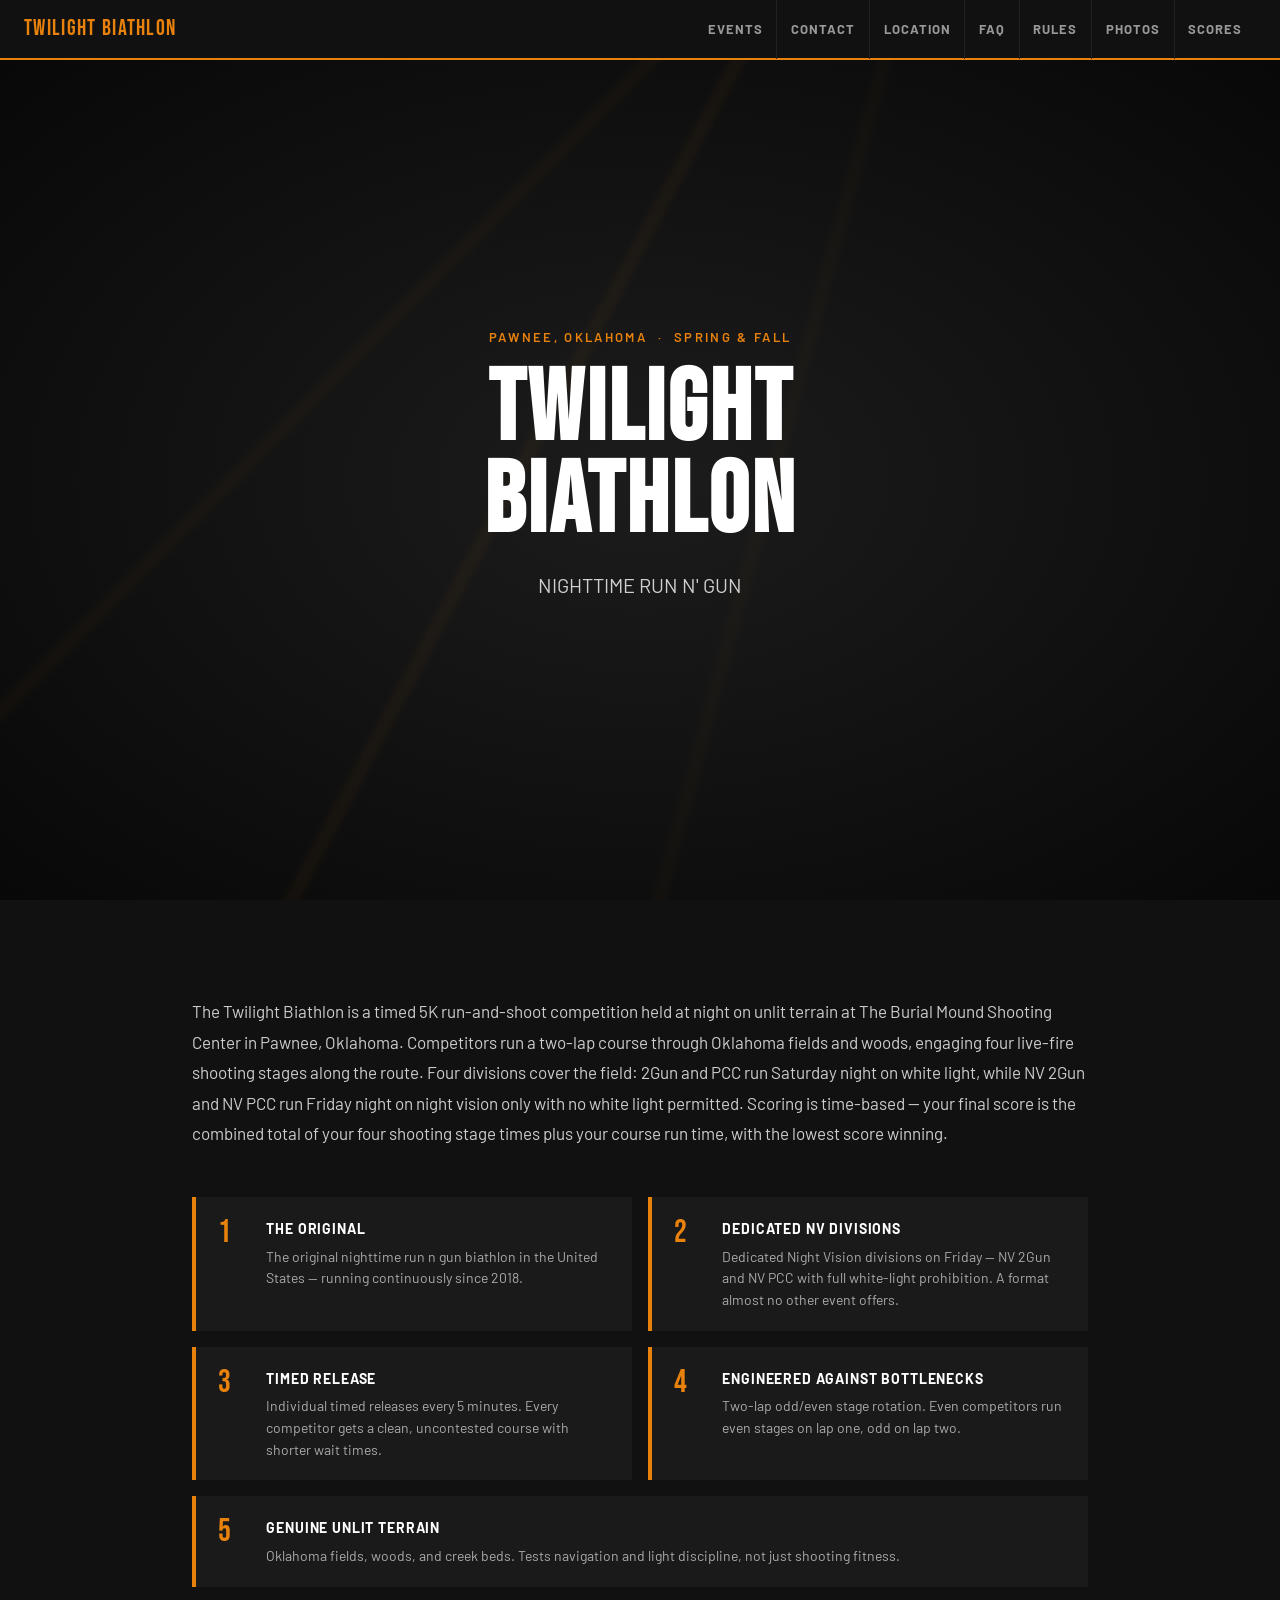
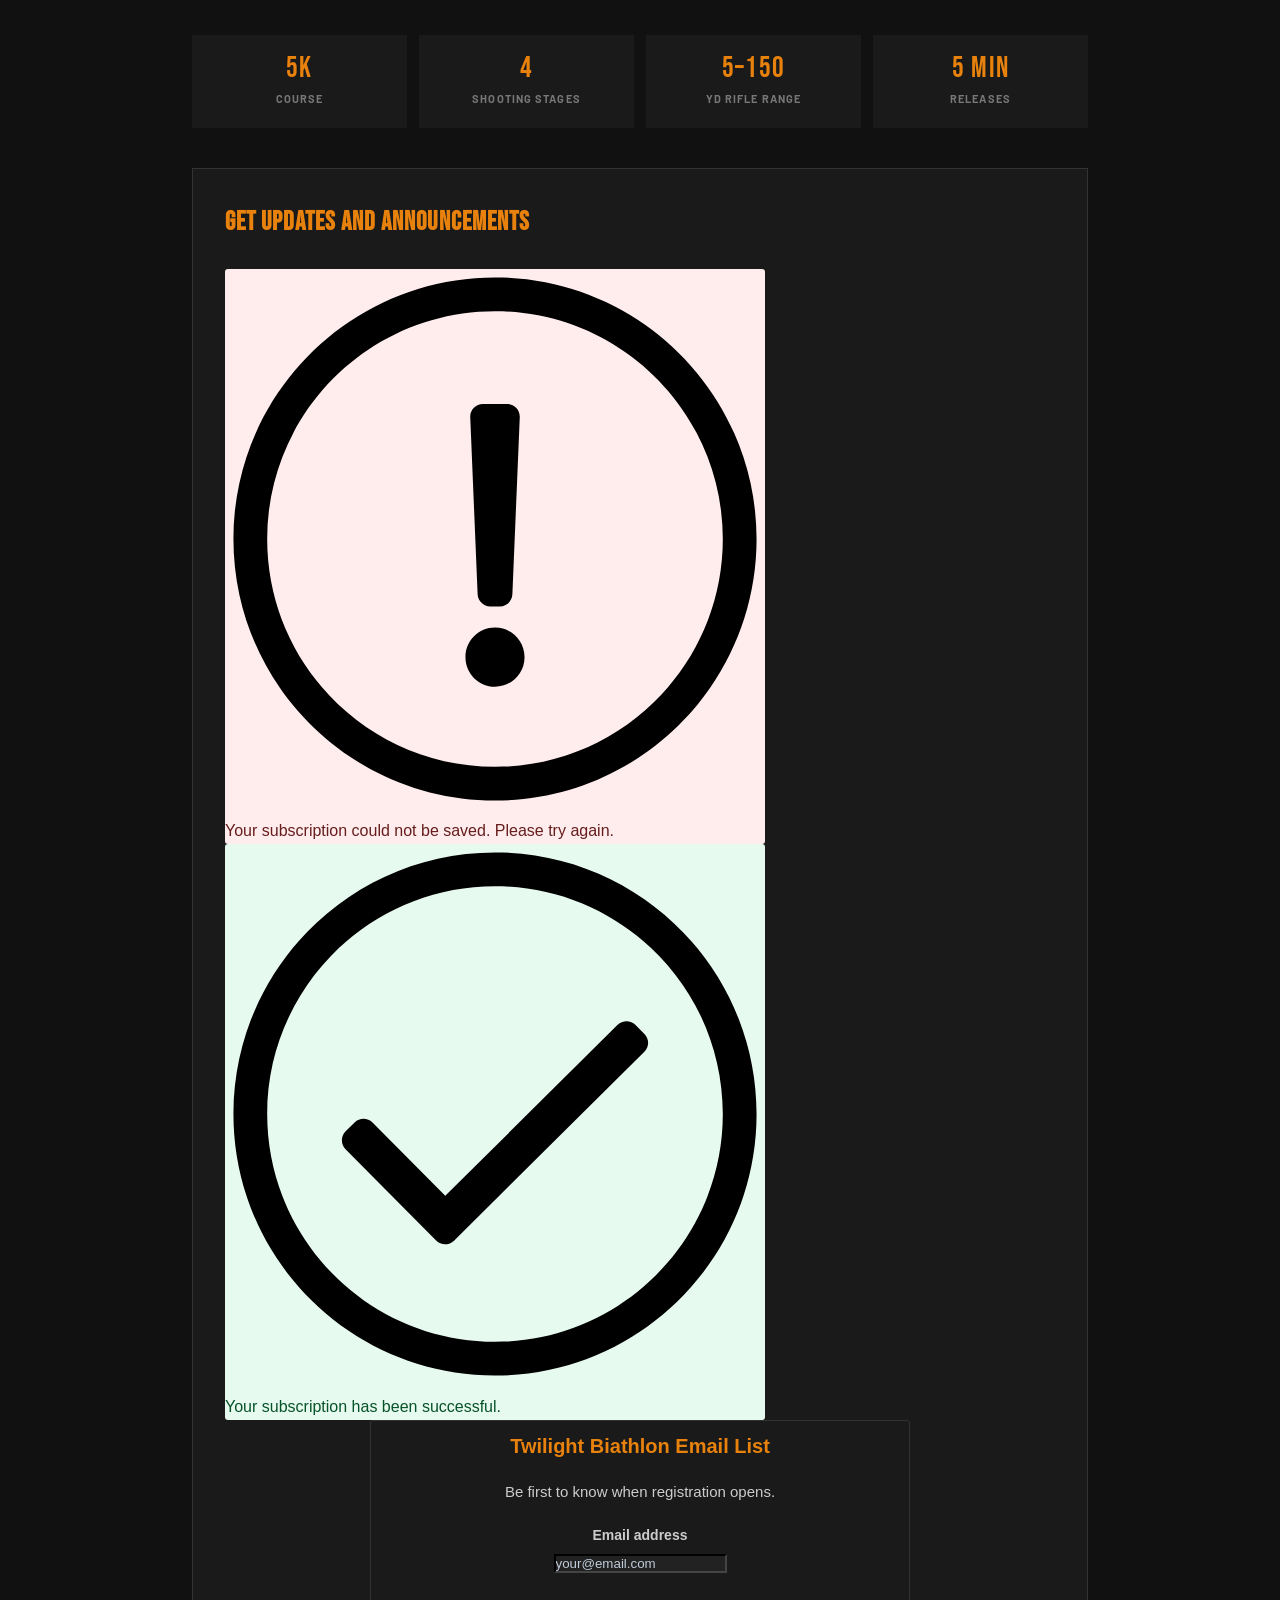
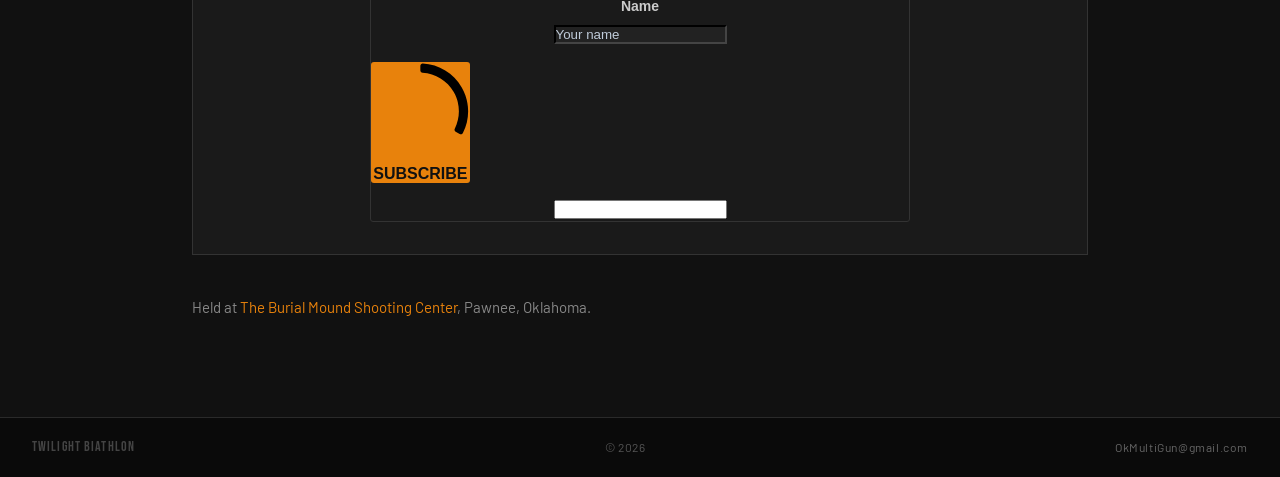
==== index.html @ c50392f7 "Update index.html changed run and shoot to run n gun" ====
<!DOCTYPE html>
<html lang="en">
<head>
<meta charset="UTF-8">
<link rel="icon" type="image/x-icon" href="/favicon.ico">
<meta name="viewport" content="width=device-width, initial-scale=1.0">
<title>Twilight Biathlon | Nighttime Run N Gun</title>
<meta name="description" content="The original nighttime run n gun. 5K course, four shooting stages, complete darkness. 2Gun, PCC, and Night Vision divisions. Spring &amp; Fall. Pawnee, Oklahoma.">
<meta property="og:title" content="Twilight Biathlon | Nighttime Run n Gun — Pawnee, Oklahoma">
<meta property="og:description" content="The original nighttime run n gun. 5K, four shooting stages, complete darkness. 2Gun, PCC, NV divisions.">
<meta property="og:type" content="website">
<meta property="og:url" content="https://twilightbiathlon.com">

<script type="application/ld+json">
{
  "@context": "https://schema.org",
  "@graph": [
    {
      "@type": "SportsEvent",
      "name": "Twilight Biathlon",
      "description": "The original nighttime run n gun. 5K course, four shooting stages, complete darkness. 2Gun, PCC, and Night Vision divisions. Spring & Fall in Pawnee, Oklahoma.",
      "location": {
        "@type": "Place",
        "name": "The Burial Mound Shooting Center",
        "address": {
          "@type": "PostalAddress",
          "streetAddress": "42251 South 34500 Road",
          "addressLocality": "Pawnee",
          "addressRegion": "OK",
          "postalCode": "74058",
          "addressCountry": "US"
        },
        "geo": {
          "@type": "GeoCoordinates",
          "latitude": 36.402360,
          "longitude": -96.854434
        }
      },
      "url": "https://twilightbiathlon.com",
      "eventAttendanceMode": "https://schema.org/OfflineEventAttendanceMode"
    }
  ]
}
</script>

<link rel="preconnect" href="https://fonts.googleapis.com">
<link rel="preconnect" href="https://fonts.gstatic.com" crossorigin>
<link href="https://fonts.googleapis.com/css2?family=Bebas+Neue&family=Barlow:ital,wght@0,400;0,500;0,600;0,700;1,400&display=swap" rel="stylesheet">
<link rel="stylesheet" href="https://sibforms.com/forms/end-form/build/sib-styles.css">

<style>
  *, *::before, *::after { box-sizing: border-box; margin: 0; padding: 0; }

  :root {
    --amber: #E8820C;
    --dark-red: #8B0000;
    --black: #111111;
    --near-black: #0f0f0f;
    --card: #1a1a1a;
    --border: #2a2a2a;
    --muted: #888888;
    --text: #e0e0e0;
    --nav-height: 60px;
  }

  html { scroll-behavior: smooth; }

  body {
    background: var(--black);
    color: var(--text);
    font-family: 'Barlow', sans-serif;
    font-size: 16px;
    line-height: 1.7;
    overflow-x: hidden;
  }

  /* ===== NAV ===== */
  #nav {
    position: fixed;
    top: 0; left: 0; right: 0;
    height: var(--nav-height);
    background: var(--black);
    border-bottom: 2px solid var(--amber);
    display: flex;
    align-items: center;
    justify-content: space-between;
    padding: 0 1.5rem;
    z-index: 1000;
  }

  #nav-logo {
    font-family: 'Bebas Neue', sans-serif;
    font-size: 22px;
    color: var(--amber);
    letter-spacing: 0.06em;
    cursor: pointer;
    text-decoration: none;
    flex-shrink: 0;
    user-select: none;
  }

  #nav-tabs {
    display: flex;
    align-items: center;
    gap: 0;
    list-style: none;
  }

  #nav-tabs li a {
    display: block;
    padding: 0 0.85rem;
    height: var(--nav-height);
    line-height: var(--nav-height);
    font-size: 13px;
    font-weight: 700;
    letter-spacing: 0.08em;
    text-transform: uppercase;
    text-decoration: none;
    color: #999;
    transition: color 0.15s;
    border-left: 1px solid #222;
  }

  #nav-tabs li:first-child a { border-left: none; }
  #nav-tabs li a:hover { color: #fff; }
  #nav-tabs li a.active { color: var(--amber); }

  #hamburger {
    display: none;
    flex-direction: column;
    gap: 5px;
    cursor: pointer;
    padding: 8px;
    background: none;
    border: none;
  }

  #hamburger span {
    display: block;
    width: 24px;
    height: 2px;
    background: var(--amber);
    transition: all 0.2s;
  }

  #mobile-menu {
    display: none;
    position: fixed;
    top: var(--nav-height);
    left: 0; right: 0;
    background: #0d0d0d;
    border-bottom: 2px solid var(--amber);
    z-index: 999;
    flex-direction: column;
  }

  #mobile-menu.open { display: flex; }

  #mobile-menu a {
    display: block;
    padding: 1rem 1.5rem;
    font-size: 14px;
    font-weight: 700;
    letter-spacing: 0.1em;
    text-transform: uppercase;
    text-decoration: none;
    color: #999;
    border-bottom: 1px solid #1e1e1e;
    transition: color 0.15s, background 0.15s;
  }

  #mobile-menu a:hover,
  #mobile-menu a.active { color: var(--amber); background: #161616; }

  /* ===== PANES ===== */
  .pane { display: none; padding-top: var(--nav-height); min-height: 100vh; }
  .pane.active { display: block; }

  .container {
    max-width: 960px;
    margin: 0 auto;
    padding: 2rem;
  }

  @media (max-width: 640px) {
    .container { padding: 1rem; }
  }

  /* ===== HEADINGS ===== */
  .pane-heading {
    font-family: 'Bebas Neue', sans-serif;
    font-size: clamp(2.2rem, 6vw, 3.5rem);
    color: var(--amber);
    letter-spacing: 0.04em;
    margin-bottom: 2rem;
  }

  h3 {
    font-family: 'Bebas Neue', sans-serif;
    font-size: 1.4rem;
    color: var(--amber);
    letter-spacing: 0.04em;
    margin-bottom: 0.5rem;
  }

  /* ===== HOME HERO ===== */
  #home-hero {
    height: calc(100vh - var(--nav-height));
    display: flex;
    align-items: center;
    justify-content: center;
    text-align: center;
    position: relative;
    background: radial-gradient(ellipse at center, #1c1c1c 0%, #080808 100%);
    overflow: hidden;
  }

  #home-hero::before {
    content: '';
    position: absolute;
    inset: 0;
    background:
      linear-gradient(118deg, transparent 42%, rgba(232,130,12,0.04) 42.5%, rgba(232,130,12,0.04) 43%, transparent 43.5%),
      linear-gradient(135deg, transparent 30%, rgba(232,130,12,0.03) 30.5%, rgba(232,130,12,0.03) 31%, transparent 31.5%),
      linear-gradient(105deg, transparent 58%, rgba(232,130,12,0.025) 58.5%, rgba(232,130,12,0.025) 59%, transparent 59.5%);
    pointer-events: none;
  }

  .hero-inner {
    position: relative;
    z-index: 2;
    padding: 2rem;
    max-width: 800px;
  }

  .hero-eyebrow {
    font-size: 13px;
    font-weight: 600;
    letter-spacing: 0.18em;
    text-transform: uppercase;
    color: var(--amber);
    margin-bottom: 1rem;
  }

  .hero-title {
    font-family: 'Bebas Neue', sans-serif;
    font-size: clamp(60px, 12vw, 100px);
    color: #fff;
    line-height: 0.92;
    letter-spacing: 0.03em;
    margin-bottom: 1.2rem;
  }

  .hero-tagline {
    font-size: clamp(16px, 2.5vw, 20px);
    color: rgba(255,255,255,0.8);
    margin-bottom: 2rem;
    max-width: 540px;
    margin-left: auto;
    margin-right: auto;
  }

  .btn-primary {
    display: inline-block;
    background: var(--amber);
    color: var(--black);
    font-size: 17px;
    font-weight: 700;
    letter-spacing: 0.07em;
    padding: 0.85rem 2.4rem;
    text-decoration: none;
    text-transform: uppercase;
    transition: background 0.15s, transform 0.1s;
    cursor: pointer;
    border: none;
  }

  .btn-primary:hover {
    background: #f5940e;
    transform: translateY(-1px);
  }

  .hero-sub {
    margin-top: 1rem;
    font-size: 13px;
    color: #777;
    letter-spacing: 0.05em;
  }

  /* ===== HOME ABOUT ===== */
  #home-about {
    background: var(--black);
    padding: 4rem 0;
  }

  .about-intro {
    font-size: 17px;
    line-height: 1.8;
    color: #ccc;
    margin-bottom: 3rem;
  }

  /* Differentiator cards */
  .diff-grid {
    display: grid;
    grid-template-columns: 1fr 1fr;
    gap: 1rem;
    margin-bottom: 3rem;
  }

  @media (max-width: 640px) {
    .diff-grid { grid-template-columns: 1fr; }
  }

  .diff-card {
    background: var(--card);
    border-left: 4px solid var(--amber);
    padding: 1.25rem 1.4rem;
    display: flex;
    gap: 1rem;
    align-items: flex-start;
  }

  .diff-num {
    font-family: 'Bebas Neue', sans-serif;
    font-size: 2rem;
    color: var(--amber);
    line-height: 1;
    flex-shrink: 0;
    min-width: 2rem;
  }

  .diff-content strong {
    display: block;
    font-size: 14px;
    font-weight: 700;
    letter-spacing: 0.06em;
    text-transform: uppercase;
    color: #fff;
    margin-bottom: 0.3rem;
  }

  .diff-content p {
    font-size: 14px;
    color: #aaa;
    line-height: 1.55;
  }

  /* Stat row */
  .stat-row {
    display: grid;
    grid-template-columns: repeat(4, 1fr);
    gap: 0.75rem;
    margin-bottom: 2.5rem;
  }

  @media (max-width: 580px) {
    .stat-row { grid-template-columns: repeat(2, 1fr); }
  }

  .stat-card {
    background: var(--card);
    padding: 1.25rem 1rem;
    text-align: center;
  }

  .stat-num {
    font-family: 'Bebas Neue', sans-serif;
    font-size: 1.8rem;
    color: var(--amber);
    letter-spacing: 0.04em;
    line-height: 1;
    margin-bottom: 0.4rem;
  }

  .stat-label {
    font-size: 11px;
    font-weight: 700;
    letter-spacing: 0.1em;
    text-transform: uppercase;
    color: #777;
  }

  .venue-ref {
    font-size: 15px;
    color: #888;
  }

  .venue-ref a {
    color: var(--amber);
    text-decoration: none;
  }

  .venue-ref a:hover { text-decoration: underline; }

  /* ===== EVENTS TAB ===== */
  #pane-events { background: var(--black); }

  .event-card {
    background: var(--card);
    border-left: 4px solid var(--amber);
    padding: 2rem;
    margin-bottom: 1.5rem;
  }

  .event-card-nv { border-left-color: var(--dark-red); }

  .event-date {
    font-family: 'Bebas Neue', sans-serif;
    font-size: 2.4rem;
    color: var(--amber);
    letter-spacing: 0.04em;
    margin-bottom: 1.2rem;
  }

  .event-details {
    display: grid;
    grid-template-columns: auto 1fr;
    gap: 0.35rem 1.2rem;
    margin-bottom: 1.5rem;
  }

  .event-details .lbl {
    font-size: 13px;
    font-weight: 700;
    color: #666;
    letter-spacing: 0.05em;
    text-transform: uppercase;
    white-space: nowrap;
    padding-top: 0.1rem;
  }

  .event-details .val {
    font-size: 15px;
    color: #ccc;
  }

  .btn-outline {
    display: inline-block;
    border: 2px solid var(--amber);
    color: var(--amber);
    font-size: 13px;
    font-weight: 700;
    letter-spacing: 0.08em;
    padding: 0.6rem 1.4rem;
    text-decoration: none;
    text-transform: uppercase;
    transition: background 0.15s, color 0.15s;
    cursor: pointer;
    background: transparent;
  }

  .btn-outline:hover { background: var(--amber); color: var(--black); }

  .badge-soon {
    display: inline-block;
    border: 1px solid #444;
    color: #666;
    font-size: 12px;
    font-weight: 700;
    letter-spacing: 0.08em;
    padding: 0.5rem 1.2rem;
    text-transform: uppercase;
    margin-right: 0.75rem;
  }

  /* Email signup */
  .email-signup-section {
    margin: 2.5rem 0;
    padding: 2rem;
    background: var(--card);
    border: 1px solid #333;
  }

  .email-signup-section h2 {
    font-family: 'Bebas Neue', sans-serif;
    font-size: 1.6rem;
    color: var(--amber);
    letter-spacing: 0.04em;
    margin-bottom: 1.5rem;
  }

  /* Brevo overrides */
  #sib-container {
    background-color: #1a1a1a !important;
    border-color: #333 !important;
    margin: 0 auto;
  }

  .sib-form { background-color: #1a1a1a !important; }

  #sib-container input.input {
    background-color: #222 !important;
    border-color: #444 !important;
    color: #eee !important;
  }

  .entry__label { color: #ccc !important; }

  .sib-form-block__button {
    background-color: var(--amber) !important;
    color: var(--black) !important;
    border: none !important;
    cursor: pointer;
  }

  /* Divisions */
  .div-grid {
    display: grid;
    grid-template-columns: 1fr 1fr;
    gap: 1rem;
    margin-bottom: 2rem;
  }

  @media (max-width: 640px) {
    .div-grid { grid-template-columns: 1fr; }
    .event-details { grid-template-columns: 1fr; }
    .event-details .lbl { color: var(--amber); margin-top: 0.5rem; }
  }

  .div-card {
    background: var(--card);
    border-left: 4px solid var(--amber);
    padding: 1.4rem 1.2rem;
  }

  .div-card.nv { border-left-color: var(--dark-red); }

  .div-tag {
    font-size: 11px;
    font-weight: 700;
    letter-spacing: 0.12em;
    text-transform: uppercase;
    margin-bottom: 0.6rem;
  }

  .div-card .div-tag { color: var(--amber); }
  .div-card.nv .div-tag { color: var(--dark-red); }

  .div-name {
    font-family: 'Bebas Neue', sans-serif;
    font-size: 1.6rem;
    color: #fff;
    letter-spacing: 0.04em;
    margin-bottom: 0.75rem;
  }

  .div-specs {
    font-size: 13px;
    color: #999;
    line-height: 1.65;
  }

  .div-specs li {
    list-style: none;
    padding: 0.15rem 0;
    border-bottom: 1px solid #222;
  }

  .div-specs li:last-child { border-bottom: none; }

  .div-note {
    font-size: 13px;
    color: #666;
    margin-top: 1rem;
    padding-top: 1rem;
    border-top: 1px solid #222;
  }

  /* ===== RULES TAB ===== */
  #pane-rules { background: var(--black); }

  .rules-pane-section-head {
    font-family: 'Bebas Neue', sans-serif;
    font-size: 1.3rem;
    color: var(--amber);
    letter-spacing: 0.04em;
    margin: 2rem 0 0.75rem;
    padding-bottom: 0.4rem;
    border-bottom: 1px solid #2a2a2a;
  }

  .rules-pane-section-head:first-child { margin-top: 0; }

  #pane-rules p, #pane-rules li {
    font-size: 15px;
    color: #bbb;
    line-height: 1.75;
    margin-bottom: 0.4rem;
  }

  #pane-rules ol, #pane-rules ul {
    padding-left: 1.4rem;
    margin-bottom: 0.75rem;
  }

  #pane-rules strong { color: #ddd; }

  /* ===== CONTACT TAB ===== */
  #pane-contact { background: var(--black); }

  .contact-email-link {
    display: inline-block;
    font-family: 'Bebas Neue', sans-serif;
    font-size: clamp(1.6rem, 5vw, 2.4rem);
    color: var(--amber);
    letter-spacing: 0.04em;
    text-decoration: none;
    margin-bottom: 2rem;
  }

  .contact-email-link:hover { text-decoration: underline; }

  .contact-body {
    font-size: 16px;
    color: #ccc;
    margin-bottom: 2rem;
    max-width: 640px;
  }

  .contact-list {
    list-style: none;
    margin: 1rem 0 2rem;
  }

  .contact-list li {
    padding: 0.5rem 0 0.5rem 1.2rem;
    border-left: 3px solid var(--amber);
    margin-bottom: 0.6rem;
    background: var(--card);
    padding-left: 1.2rem;
    font-size: 15px;
    color: #bbb;
  }

  .venue-block {
    background: var(--card);
    border-left: 4px solid #444;
    padding: 1.25rem 1.4rem;
    margin-top: 1.5rem;
  }

  .venue-block h3 { color: #aaa; font-size: 1.1rem; margin-bottom: 0.4rem; }
  .venue-block a { color: var(--amber); text-decoration: none; }
  .venue-block a:hover { text-decoration: underline; }

  /* ===== LOCATION TAB ===== */
  #pane-location { background: var(--black); }

  .venue-name-large {
    font-family: 'Bebas Neue', sans-serif;
    font-size: clamp(1.8rem, 5vw, 2.8rem);
    color: var(--amber);
    letter-spacing: 0.05em;
    margin-bottom: 0.4rem;
  }

  .venue-address {
    font-size: 16px;
    color: #bbb;
    margin-bottom: 2rem;
  }

  .coords-box {
    background: var(--card);
    border: 1px solid #333;
    border-left: 4px solid var(--amber);
    padding: 1.1rem 1.4rem;
    margin-bottom: 1.5rem;
    display: inline-block;
    font-family: monospace;
    font-size: 16px;
    color: #e0e0e0;
    letter-spacing: 0.05em;
    cursor: text;
    user-select: all;
  }

  .coords-label {
    font-size: 11px;
    font-weight: 700;
    letter-spacing: 0.12em;
    text-transform: uppercase;
    color: #666;
    margin-bottom: 0.3rem;
  }

  .venue-card {
    background: var(--card);
    border-top: 2px solid var(--amber);
    padding: 1.75rem 2rem;
    margin-bottom: 1.5rem;
  }

  .venue-card-name {
    font-family: 'Bebas Neue', sans-serif;
    font-size: clamp(1.4rem, 4vw, 2rem);
    color: var(--amber);
    letter-spacing: 0.05em;
    margin-bottom: 0.4rem;
  }

  .venue-card-address {
    font-size: 15px;
    color: #bbb;
    margin-bottom: 1rem;
  }

  .venue-card-note {
    font-size: 13px;
    color: #666;
    margin-bottom: 1rem;
  }

  .location-details {
    display: grid;
    grid-template-columns: 1fr 1fr;
    gap: 1rem;
    margin-top: 2rem;
  }

  @media (max-width: 600px) {
    .location-details { grid-template-columns: 1fr; }
  }

  .loc-card {
    background: var(--card);
    padding: 1.25rem;
    border-top: 2px solid var(--amber);
  }

  .loc-card h3 { color: #fff; font-size: 1rem; margin-bottom: 0.4rem; }
  .loc-card p { font-size: 14px; color: #999; }

  /* ===== FAQ TAB ===== */
  #pane-faq { background: var(--black); }

  .faq-item {
    border-bottom: 1px solid #222;
  }

  .faq-question {
    width: 100%;
    background: none;
    border: none;
    text-align: left;
    padding: 1.1rem 0;
    font-size: 16px;
    font-weight: 600;
    color: #ddd;
    cursor: pointer;
    display: flex;
    justify-content: space-between;
    align-items: center;
    gap: 1rem;
    transition: color 0.15s;
  }

  .faq-question:hover { color: var(--amber); }
  .faq-question.open { color: var(--amber); }

  .faq-chevron {
    color: var(--amber);
    font-size: 14px;
    flex-shrink: 0;
    transition: transform 0.25s;
  }

  .faq-question.open .faq-chevron { transform: rotate(180deg); }

  .faq-answer {
    display: none;
    padding: 0 0 1.2rem 0;
    font-size: 15px;
    color: #aaa;
    line-height: 1.75;
    max-width: 820px;
  }

  .faq-answer.open { display: block; }

  /* ===== PHOTOS TAB ===== */
  #pane-photos { background: var(--black); }

  .photos-grid {
    display: grid;
    grid-template-columns: repeat(3, 1fr);
    gap: 0.75rem;
    margin-top: 1rem;
  }

  @media (max-width: 720px) {
    .photos-grid { grid-template-columns: repeat(2, 1fr); }
  }

  @media (max-width: 440px) {
    .photos-grid { grid-template-columns: 1fr; }
  }

  .photo-cell {
    height: 280px;
    overflow: hidden;
    position: relative;
    background: var(--card);
    border: 1px dashed #333;
    transition: border-color 0.2s;
  }

  .photo-cell:hover { border-color: var(--amber); }

  .photo-cell img {
    width: 100%;
    height: 100%;
    object-fit: cover;
    display: block;
    transition: transform 0.3s;
  }

  .photo-cell:hover img { transform: scale(1.03); }

  .photo-placeholder {
    width: 100%;
    height: 100%;
    display: flex;
    align-items: center;
    justify-content: center;
    font-size: 12px;
    font-weight: 700;
    letter-spacing: 0.1em;
    text-transform: uppercase;
    color: #3a3a3a;
    flex-direction: column;
    gap: 0.5rem;
  }

  .photo-placeholder::before {
    content: '📷';
    font-size: 24px;
    opacity: 0.3;
  }

  /* ===== SCORES TAB ===== */
  #pane-scores { background: var(--black); }

  .scores-intro {
    font-size: 16px;
    color: #aaa;
    margin-bottom: 2.5rem;
    max-width: 680px;
  }

  .results-list {
    list-style: none;
    margin-bottom: 3rem;
    border-top: 1px solid #1e1e1e;
  }

  .results-list li {
    display: flex;
    align-items: center;
    gap: 0.75rem;
    padding: 0.85rem 0.75rem;
    font-size: 15px;
    font-weight: 600;
    border-bottom: 1px solid #1e1e1e;
  }

  .results-list li a {
    display: flex;
    align-items: center;
    gap: 0.75rem;
    padding: 0;
    width: 100%;
    text-decoration: none;
    color: var(--amber);
    font-size: 15px;
    font-weight: 600;
    transition: background 0.12s;
  }

  .results-list li a:hover {
    background: rgba(232,130,12,0.07);
  }

  .results-arrow {
    color: var(--amber);
    font-size: 14px;
    flex-shrink: 0;
  }

  .results-year {
    font-size: 12px;
    color: #555;
    font-weight: 400;
    margin-left: auto;
  }

  /* ===== FOOTER ===== */
  #site-footer {
    background: #0a0a0a;
    border-top: 1px solid var(--border);
    padding: 1.1rem 2rem;
    display: flex;
    align-items: center;
    justify-content: space-between;
    flex-wrap: wrap;
    gap: 0.5rem;
    font-size: 12px;
    color: #555;
    letter-spacing: 0.05em;
  }

  #site-footer .footer-brand {
    font-family: 'Bebas Neue', sans-serif;
    font-size: 14px;
    color: #444;
    letter-spacing: 0.08em;
  }

  #site-footer a {
    color: #666;
    text-decoration: none;
    transition: color 0.15s;
  }

  #site-footer a:hover { color: var(--amber); }

  /* ===== MOBILE NAV ===== */
  @media (max-width: 768px) {
    #nav-tabs { display: none; }
    #hamburger { display: flex; }
  }

  /* ===== UTILITY ===== */
  .section-divider {
    border: none;
    border-top: 1px solid #1e1e1e;
    margin: 2.5rem 0;
  }
</style>
</head>
<body>

<!-- ============================================================ SITE CONFIG
     Edit values here, or use admin.html to edit with a visual form.
     After saving, reload the page — all fields update automatically.
============================================================ -->
<script id="site-config">
var CONFIG = {

  /* ---- CONTACT ---- */
  email: "OkMultiGun@gmail.com",

  /* ---- SPRING EVENT ---- */
  spring: {
    displayDate:      "MAY 15\u201316, 2026",
    fridayLabel:      "Friday, May 15",
    saturdayLabel:    "Saturday, May 16",
    checkin:          "7:00\u20138:00 PM each night",
    shootersMeeting:  "9:00 PM each night",
    firstRelease:     "10:00 PM each night",
    gatesOpen:        "",
    regOpens:         "October 5, 2025",
    regCloses:        "May 11, 2026",
    entryFee:         "$100 per division \u00b7 $50 second division (same competitor, max 2)",
    registerUrl:      "https://practiscore.com/twilight-biathlon-may-15-16-2026/register",
    registerLabel:    "Register \u2014 Spring 2026",
    showRegButton:    true
  },

  /* ---- FALL EVENT ---- */
  fall: {
    displayDate:      "OCTOBER 16\u201317, 2026",
    fridayLabel:      "Friday, Oct 16",
    saturdayLabel:    "Saturday, Oct 17",
    checkin:          "6:00\u20137:00 PM each night",
    shootersMeeting:  "7:30 PM each night",
    firstRelease:     "8:30 PM each night",
    gatesOpen:        "4:00 PM each night",
    regOpens:         "April 6, 2026",
    regCloses:        "October 14, 2026",
    entryFee:         "$100 per division \u00b7 $50 second division (same competitor, max 2)",
    registerUrl:      "https://practiscore.com/twilight-biathlon-october-16-17-2026/register",
    registerLabel:    "Register \u2014 Fall 2026",
    showRegButton:    true
  },

  /* ---- RESULTS LIST ----
     Each entry: { label, year, url }
     Set url to "" (empty string) for a TBA/placeholder row (not clickable).
  */
  results: [
    { label: "Spring 2018 Results", year: "Spring 2018", url: "https://practiscore.com/results/new/fb69368e-b51a-420b-bbf8-bd1b022f2c12" },
    { label: "Fall 2018 Results",   year: "Fall 2018",   url: "https://practiscore.com/results/new/e18c7ca7-c160-4c96-a61e-1d7a881d8143" },
    { label: "Spring 2019 Results", year: "Spring 2019", url: "https://practiscore.com/results/new/80745" },
    { label: "Fall 2020 Results",   year: "Fall 2020",   url: "https://practiscore.com/results/new/121447" },
    { label: "Spring 2021 Results", year: "Spring 2021", url: "https://practiscore.com/results/new/136332" },
    { label: "Fall 2021 Results",   year: "Fall 2021",   url: "https://practiscore.com/results/new/151041" },
    { label: "Spring 2022 Results", year: "Spring 2022", url: "https://practiscore.com/results/new/168572" },
    { label: "Fall 2022 Results",   year: "Fall 2022",   url: "https://practiscore.com/results/new/185189" },
    { label: "Spring 2023 Results", year: "Spring 2023", url: "https://practiscore.com/results/new/204566" },
    { label: "Fall 2023 Results",   year: "Fall 2023",   url: "https://practiscore.com/results/new/223764" },
    { label: "Spring 2024 Results", year: "Spring 2024", url: "https://practiscore.com/results/html/d259d25b-53c2-429f-8054-7276ab1b89ad" },
    { label: "Fall 2024 Results",   year: "Fall 2024",   url: "https://practiscore.com/results/html/6b59daf6-cd24-45ba-bb63-f642f0546428" },
    { label: "Fall 2025 Results",   year: "Fall 2025",   url: "https://practiscore.com/results/html/8660ab53-4241-477b-9859-03e319bb486d" },
    { label: "Spring 2026 Results", year: "Spring 2026", url: "" },
    { label: "Fall 2026 Results",   year: "Fall 2026",   url: "" },
    { label: "Spring 2027 Results", year: "Spring 2027", url: "" },
    { label: "Fall 2027 Results",   year: "Fall 2027",   url: "" },
    { label: "Spring 2028 Results", year: "Spring 2028", url: "" },
    { label: "Fall 2028 Results",   year: "Fall 2028",   url: "" }
  ]

};
</script>

<!-- NAV — Tab order: EVENTS | CONTACT | LOCATION | FAQ | RULES | PHOTOS | SCORES -->
<nav id="nav" role="navigation" aria-label="Main navigation">
  <span id="nav-logo" onclick="activateTab('home')" role="button" tabindex="0" aria-label="Home">TWILIGHT BIATHLON</span>
  <ul id="nav-tabs" role="menubar">
    <li role="none"><a href="#events"   class="tab-link" data-tab="events"   role="menuitem">Events</a></li>
    <li role="none"><a href="#contact"  class="tab-link" data-tab="contact"  role="menuitem">Contact</a></li>
    <li role="none"><a href="#location" class="tab-link" data-tab="location" role="menuitem">Location</a></li>
    <li role="none"><a href="#faq"      class="tab-link" data-tab="faq"      role="menuitem">FAQ</a></li>
    <li role="none"><a href="#rules"    class="tab-link" data-tab="rules"    role="menuitem">Rules</a></li>
    <li role="none"><a href="#photos"   class="tab-link" data-tab="photos"   role="menuitem">Photos</a></li>
    <li role="none"><a href="#scores"   class="tab-link" data-tab="scores"   role="menuitem">Scores</a></li>
  </ul>
  <button id="hamburger" aria-label="Open menu" aria-expanded="false" onclick="toggleMobileMenu()">
    <span></span><span></span><span></span>
  </button>
</nav>

<!-- MOBILE MENU -->
<div id="mobile-menu" role="menu" aria-label="Mobile navigation">
  <a href="#events"   class="tab-link mobile-tab-link" data-tab="events"   role="menuitem">Events</a>
  <a href="#contact"  class="tab-link mobile-tab-link" data-tab="contact"  role="menuitem">Contact</a>
  <a href="#location" class="tab-link mobile-tab-link" data-tab="location" role="menuitem">Location</a>
  <a href="#faq"      class="tab-link mobile-tab-link" data-tab="faq"      role="menuitem">FAQ</a>
  <a href="#rules"    class="tab-link mobile-tab-link" data-tab="rules"    role="menuitem">Rules</a>
  <a href="#photos"   class="tab-link mobile-tab-link" data-tab="photos"   role="menuitem">Photos</a>
  <a href="#scores"   class="tab-link mobile-tab-link" data-tab="scores"   role="menuitem">Scores</a>
</div>


<!-- ============================================================ HOME PANE -->
<div id="pane-home" class="pane active">

  <section id="home-hero" aria-label="Event hero">
    <div class="hero-inner">
      <p class="hero-eyebrow">PAWNEE, OKLAHOMA &nbsp;·&nbsp; SPRING &amp; FALL</p>
      <h1 class="hero-title">TWILIGHT<br>BIATHLON</h1>
      <p class="hero-tagline">NIGHTTIME RUN N' GUN</p>
    </div>
  </section>

  <section id="home-about" aria-label="About the event">
    <div class="container">
      <p class="about-intro">
        The Twilight Biathlon is a timed 5K run-and-shoot competition held at night on unlit terrain at The Burial Mound Shooting Center in Pawnee, Oklahoma. Competitors run a two-lap course through Oklahoma fields and woods, engaging four live-fire shooting stages along the route. Four divisions cover the field: 2Gun and PCC run Saturday night on white light, while NV 2Gun and NV PCC run Friday night on night vision only with no white light permitted. Scoring is time-based — your final score is the combined total of your four shooting stage times plus your course run time, with the lowest score winning.
      </p>

      <div class="diff-grid">
        <div class="diff-card">
          <div class="diff-num">1</div>
          <div class="diff-content">
            <strong>The Original</strong>
            <p>The original nighttime run n gun biathlon in the United States — running continuously since 2018.</p>
          </div>
        </div>
        <div class="diff-card">
          <div class="diff-num">2</div>
          <div class="diff-content">
            <strong>Dedicated NV Divisions</strong>
            <p>Dedicated Night Vision divisions on Friday — NV 2Gun and NV PCC with full white-light prohibition. A format almost no other event offers.</p>
          </div>
        </div>
        <div class="diff-card">
          <div class="diff-num">3</div>
          <div class="diff-content">
            <strong>Timed Release</strong>
            <p>Individual timed releases every 5 minutes. Every competitor gets a clean, uncontested course with shorter wait times.</p>
          </div>
        </div>
        <div class="diff-card">
          <div class="diff-num">4</div>
          <div class="diff-content">
            <strong>Engineered Against Bottlenecks</strong>
            <p>Two-lap odd/even stage rotation. Even competitors run even stages on lap one, odd on lap two.</p>
          </div>
        </div>
        <div class="diff-card" style="grid-column: 1 / -1;">
          <div class="diff-num">5</div>
          <div class="diff-content">
            <strong>Genuine Unlit Terrain</strong>
            <p>Oklahoma fields, woods, and creek beds. Tests navigation and light discipline, not just shooting fitness.</p>
          </div>
        </div>
      </div>

      <div class="stat-row">
        <div class="stat-card">
          <div class="stat-num">5K</div>
          <div class="stat-label">Course</div>
        </div>
        <div class="stat-card">
          <div class="stat-num">4</div>
          <div class="stat-label">Shooting Stages</div>
        </div>
        <div class="stat-card">
          <div class="stat-num">5–150</div>
          <div class="stat-label">Yd Rifle Range</div>
        </div>
        <div class="stat-card">
          <div class="stat-num">5 MIN</div>
          <div class="stat-label">Releases</div>
        </div>
      </div>

      <!-- EMAIL LIST SIGNUP — Moved from Events tab -->
      <div class="email-signup-section" id="email-signup">
        <h2>Get Updates and Announcements</h2>

        <!-- Begin Brevo Form -->
        <style>
          @font-face {
            font-display: block;
            font-family: Roboto;
            src: url(https://assets.brevo.com/font/Roboto/Latin/normal/normal/7529907e9eaf8ebb5220c5f9850e3811.woff2) format("woff2"), url(https://assets.brevo.com/font/Roboto/Latin/normal/normal/25c678feafdc175a70922a116c9be3e7.woff) format("woff")
          }
          @font-face {
            font-display: fallback;
            font-family: Roboto;
            font-weight: 600;
            src: url(https://assets.brevo.com/font/Roboto/Latin/medium/normal/6e9caeeafb1f3491be3e32744bc30440.woff2) format("woff2"), url(https://assets.brevo.com/font/Roboto/Latin/medium/normal/71501f0d8d5aa95960f6475d5487d4c2.woff) format("woff")
          }
          @font-face {
            font-display: fallback;
            font-family: Roboto;
            font-weight: 700;
            src: url(https://assets.brevo.com/font/Roboto/Latin/bold/normal/3ef7cf158f310cf752d5ad08cd0e7e60.woff2) format("woff2"), url(https://assets.brevo.com/font/Roboto/Latin/bold/normal/ece3a1d82f18b60bcce0211725c476aa.woff) format("woff")
          }
          #sib-container input:-ms-input-placeholder { text-align: left; font-family: Helvetica, sans-serif; color: #c0ccda; }
          #sib-container input::placeholder { text-align: left; font-family: Helvetica, sans-serif; color: #c0ccda; }
          #sib-container textarea::placeholder { text-align: left; font-family: Helvetica, sans-serif; color: #c0ccda; }
          #sib-container a { text-decoration: underline; color: #2BB2FC; }
        </style>

        <div class="sib-form" style="text-align: center; background-color: #1a1a1a;">
          <div id="sib-form-container" class="sib-form-container">
            <div id="error-message" class="sib-form-message-panel" style="font-size:16px; text-align:left; font-family:Helvetica, sans-serif; color:#661d1d; background-color:#ffeded; border-radius:3px; border-color:#ff4949;max-width:540px;">
              <div class="sib-form-message-panel__text sib-form-message-panel__text--center">
                <svg viewBox="0 0 512 512" class="sib-icon sib-notification__icon">
                  <path d="M256 40c118.621 0 216 96.075 216 216 0 119.291-96.61 216-216 216-119.244 0-216-96.562-216-216 0-119.203 96.602-216 216-216m0-32C119.043 8 8 119.083 8 256c0 136.997 111.043 248 248 248s248-111.003 248-248C504 119.083 392.957 8 256 8zm-11.49 120h22.979c6.823 0 12.274 5.682 11.99 12.5l-7 168c-.268 6.428-5.556 11.5-11.99 11.5h-8.979c-6.433 0-11.722-5.073-11.99-11.5l-7-168c-.283-6.818 5.167-12.5 11.99-12.5zM256 340c-15.464 0-28 12.536-28 28s12.536 28 28 28 28-12.536 28-28-12.536-28-28-28z"/>
                </svg>
                <span class="sib-form-message-panel__inner-text">Your subscription could not be saved. Please try again.</span>
              </div>
            </div>
            <div></div>
            <div id="success-message" class="sib-form-message-panel" style="font-size:16px; text-align:left; font-family:Helvetica, sans-serif; color:#085229; background-color:#e7faf0; border-radius:3px; border-color:#13ce66;max-width:540px;">
              <div class="sib-form-message-panel__text sib-form-message-panel__text--center">
                <svg viewBox="0 0 512 512" class="sib-icon sib-notification__icon">
                  <path d="M256 8C119.033 8 8 119.033 8 256s111.033 248 248 248 248-111.033 248-248S392.967 8 256 8zm0 464c-118.664 0-216-96.055-216-216 0-118.663 96.055-216 216-216 118.664 0 216 96.055 216 216 0 118.663-96.055 216-216 216zm141.63-274.961L217.15 376.071c-4.705 4.667-12.303 4.637-16.97-.068l-85.878-86.572c-4.667-4.705-4.637-12.303.068-16.97l8.52-8.451c4.705-4.667 12.303-4.637 16.97.068l68.976 69.533 163.441-162.13c4.705-4.667 12.303-4.637 16.97.068l8.451 8.52c4.668 4.705 4.637 12.303-.068 16.97z"/>
                </svg>
                <span class="sib-form-message-panel__inner-text">Your subscription has been successful.</span>
              </div>
            </div>
            <div></div>
            <div id="sib-container" class="sib-container--large sib-container--vertical" style="text-align:center; background-color:#1a1a1a; max-width:540px; border-radius:3px; border-width:1px; border-color:#333333; border-style:solid; direction:ltr">
              <form id="sib-form" method="POST" action="https://ef4ccaf8.sibforms.com/serve/[base64]" data-type="subscription">
                <div style="padding: 8px 0;">
                  <div class="sib-form-block" style="font-size:20px; text-align:center; font-weight:700; font-family:Helvetica, sans-serif; color:#E8820C; background-color:transparent;">
                    <p>Twilight Biathlon Email List</p>
                  </div>
                </div>
                <div style="padding: 8px 0;">
                  <div class="sib-form-block" style="font-size:15px; text-align:center; font-family:Helvetica, sans-serif; color:#cccccc; background-color:transparent;">
                    <div class="sib-text-form-block"><p>Be first to know when registration opens.</p></div>
                  </div>
                </div>
                <div style="padding: 8px 0;">
                  <div class="sib-input sib-form-block">
                    <div class="form__entry entry_block">
                      <div class="form__label-row">
                        <label class="entry__label" style="font-weight:700; font-size:14px; font-family:Helvetica, sans-serif; color:#cccccc;" for="EMAIL" data-required="*">Email address</label>
                        <div class="entry__field">
                          <input class="input" type="text" id="EMAIL" name="EMAIL" autocomplete="off" placeholder="your@email.com" data-required="true" required />
                        </div>
                      </div>
                      <label class="entry__error entry__error--primary" style="font-size:14px; text-align:left; font-family:Helvetica, sans-serif; color:#661d1d; background-color:#ffeded; border-radius:3px; border-color:#ff4949;"></label>
                    </div>
                  </div>
                </div>
                <div style="padding: 8px 0;">
                  <div class="sib-input sib-form-block">
                    <div class="form__entry entry_block">
                      <div class="form__label-row">
                        <label class="entry__label" style="font-weight:700; font-size:14px; font-family:Helvetica, sans-serif; color:#cccccc;" for="LASTNAME">Name</label>
                        <div class="entry__field">
                          <input class="input" maxlength="200" type="text" id="LASTNAME" name="LASTNAME" autocomplete="off" placeholder="Your name" />
                        </div>
                      </div>
                      <label class="entry__error entry__error--primary" style="font-size:14px; text-align:left; font-family:Helvetica, sans-serif; color:#661d1d; background-color:#ffeded; border-radius:3px; border-color:#ff4949;"></label>
                    </div>
                  </div>
                </div>
                <div style="padding: 8px 0;">
                  <div class="sib-form-block" style="text-align:left">
                    <button class="sib-form-block__button sib-form-block__button-with-loader" style="font-size:16px; font-weight:700; font-family:Helvetica, sans-serif; color:#111111; background-color:#E8820C; border-radius:3px; border-width:0px;" form="sib-form" type="submit">
                      <svg class="icon clickable__icon progress-indicator__icon sib-hide-loader-icon" viewBox="0 0 512 512">
                        <path d="M460.116 373.846l-20.823-12.022c-5.541-3.199-7.54-10.159-4.663-15.874 30.137-59.886 28.343-131.652-5.386-189.946-33.641-58.394-94.896-95.833-161.827-99.676C261.028 55.961 256 50.751 256 44.352V20.309c0-6.904 5.808-12.337 12.703-11.982 83.556 4.306 160.163 50.864 202.11 123.677 42.063 72.696 44.079 162.316 6.031 236.832-3.14 6.148-10.75 8.461-16.728 5.01z"/>
                      </svg>
                      SUBSCRIBE
                    </button>
                  </div>
                </div>
                <input type="text" name="email_address_check" value="" class="input--hidden">
                <input type="hidden" name="locale" value="en">
              </form>
            </div>
          </div>
        </div>
        <!-- End Brevo Form -->
      </div>

      <p class="venue-ref">
        Held at <a href="https://theburialmound.com" target="_blank" rel="noopener noreferrer">The Burial Mound Shooting Center</a>, Pawnee, Oklahoma.
      </p>
    </div>
  </section>

  <footer id="site-footer" role="contentinfo">
    <span class="footer-brand">TWILIGHT BIATHLON</span>
    <span>&copy; 2026</span>
    <a class="footer-email" href="#"></a>
  </footer>
</div>


<!-- ============================================================ EVENTS PANE -->
<div id="pane-events" class="pane">
  <div class="container">
    <h2 class="pane-heading">Upcoming Events</h2>

    <!-- PRACTISCORE AUTO-LOAD: Attempt to fetch upcoming matches from
         https://practiscore.com/clubs/the-burial-mound-shooting-center
         and populate event cards dynamically. If the fetch fails or is
         blocked by CORS, fall back to the static event cards below.
         To update static cards manually, edit the .event-card blocks. -->

    <div id="ps-events-dynamic"></div>

    <div id="ps-events-static">
      <!-- Spring 2026 — rendered from CONFIG.spring -->
      <div class="event-card" id="event-card-spring"></div>

      <!-- Fall 2026 — rendered from CONFIG.fall -->
      <div class="event-card" id="event-card-fall"></div>
    </div>

    <hr class="section-divider">

    <!-- DIVISIONS -->
    <h2 class="pane-heading" style="font-size:2rem;">Divisions</h2>
    <div class="div-grid">

      <div class="div-card nv">
        <div class="div-tag">Friday — Night Vision Only</div>
        <div class="div-name">NV 2GUN</div>
        <ul class="div-specs">
          <li>Night Vision Only &nbsp;·&nbsp; White Light Prohibited</li>
          <li>Rifle: center-fire, 5.45×39 or larger</li>
          <li>Pistol: 9×19mm or larger</li>
          <li>NV device required</li>
          <li>Rifle: 30–50 rds &nbsp;·&nbsp; Pistol: 40–60 rds</li>
          <li>$100 entry ($50 second division)</li>
        </ul>
      </div>

      <div class="div-card nv">
        <div class="div-tag">Friday — Night Vision Only</div>
        <div class="div-name">NV PCC</div>
        <ul class="div-specs">
          <li>Night Vision Only &nbsp;·&nbsp; White Light Prohibited</li>
          <li>PCC: pistol caliber carbine (primary)</li>
          <li>Pistol optional</li>
          <li>NV device required</li>
          <li>PCC: 70–110 rds</li>
          <li>$100 entry ($50 second division)</li>
        </ul>
      </div>

      <div class="div-card">
        <div class="div-tag">Saturday — White Light</div>
        <div class="div-name">2GUN</div>
        <ul class="div-specs">
          <li>White Light &nbsp;·&nbsp; Headlamps &amp; Weapon Lights Permitted</li>
          <li>Rifle: center-fire, 5.45×39 or larger</li>
          <li>Pistol: 9×19mm or larger</li>
          <li>Rifle: 30–50 rds &nbsp;·&nbsp; Pistol: 40–60 rds</li>
          <li>$100 entry ($50 second division)</li>
        </ul>
      </div>

      <div class="div-card">
        <div class="div-tag">Saturday — White Light</div>
        <div class="div-name">PCC</div>
        <ul class="div-specs">
          <li>White Light &nbsp;·&nbsp; Headlamps &amp; Weapon Lights Permitted</li>
          <li>PCC: pistol caliber carbine (primary)</li>
          <li>Pistol optional</li>
          <li>PCC: 70–110 rds</li>
          <li>$100 entry ($50 second division)</li>
        </ul>
      </div>
    </div>

    <p class="div-note">All firearms semi-automatic only. Maximum 2 divisions per competitor.</p>

  </div>

  <footer class="site-footer-clone" role="contentinfo">
    <span class="footer-brand">TWILIGHT BIATHLON</span>
    <span>&copy; 2026</span>
    <a class="cfg-email-link" href="#"><span class="cfg-email"></span></a>
  </footer>
</div>


<!-- ============================================================ CONTACT PANE -->
<div id="pane-contact" class="pane">
  <div class="container">
    <h2 class="pane-heading">Contact</h2>

    <a class="contact-email-link" id="contact-email-link" href="#"></a>

    <p class="contact-body">
      For questions about registration, divisions, rules, age waivers, or any other event matter, email <a id="contact-email-inline" href="#" style="color:var(--amber);"></a>. Include your name and the event date in the subject line.
    </p>

    <p class="contact-body" style="margin-bottom: 0.5rem;">For registration questions, check the following first:</p>
    <ul class="contact-list">
      <li><strong>Payment confirmation:</strong> registration is not complete until PayPal payment is received after PractiScore signup.</li>
      <li><strong>Payment email:</strong> check your spam/junk folder if you don't receive it within a few minutes of registering.</li>
      <li><strong>Age waivers:</strong> competitors under 16 require additional approval — email first.</li>
    </ul>

    <div class="venue-block">
      <h3>Venue Contact</h3>
      <p style="font-size:14px; color:#777; margin-bottom:0.3rem;">For venue-specific questions only</p>
      <p><strong style="color:#ccc;">The Burial Mound Shooting Center</strong></p>
      <p><a href="https://theburialmound.com" target="_blank" rel="noopener noreferrer">theburialmound.com</a></p>
    </div>
  </div>

  <footer class="site-footer-clone" role="contentinfo">
    <span class="footer-brand">TWILIGHT BIATHLON</span>
    <span>&copy; 2026</span>
    <a class="cfg-email-link" href="#"><span class="cfg-email"></span></a>
  </footer>
</div>


<!-- ============================================================ LOCATION PANE -->
<div id="pane-location" class="pane">
  <div class="container">
    <h2 class="pane-heading">Location</h2>

    <!-- West Property -->
    <div class="venue-card">
      <div class="venue-card-name">West Property</div>
      <p class="venue-card-address">42251 S 34500 Rd, Pawnee, OK 74058</p>
      <p class="coords-label">GPS Coordinates</p>
      <div class="coords-box" title="Click to select coordinates">36°24'07.6"N 96°51'16.5"W</div>
      <div style="margin-top:1rem;">
        <a class="btn-primary"
           href="https://www.google.com/maps/search/?api=1&query=36.402111,-96.854583"
           target="_blank" rel="noopener noreferrer">
          Open in Google Maps
        </a>
      </div>
    </div>

    <!-- East Property -->
    <div class="venue-card">
      <div class="venue-card-name">East Property</div>
      <p class="venue-card-address">.75 miles north of Hwy 15 on east side of S 34600 Rd, Pawnee, OK 74058</p>
      <p class="venue-card-note">1 mile east of West Property</p>
      <p class="coords-label">GPS Coordinates</p>
      <div class="coords-box" title="Click to select coordinates">36°23'43.8"N 96°50'07.5"W</div>
      <div style="margin-top:1rem;">
        <a class="btn-primary"
           href="https://www.google.com/maps/search/?api=1&query=36.395500,-96.835417"
           target="_blank" rel="noopener noreferrer">
          Open in Google Maps
        </a>
      </div>
    </div>

    <div class="location-details">
      <div class="loc-card">
        <h3>Parking</h3>
        <p>Parking area available near the starting line.</p>
      </div>
      <div class="loc-card">
        <h3>Camping</h3>
        <p>Free primitive camping available on-site. No hookups.</p>
      </div>
      <div class="loc-card">
        <h3>Nearby</h3>
        <p>Stores and restaurants are a short drive from Pawnee, OK.</p>
        <div style="margin-top:1rem;">
          <a class="btn-outline"
             href="https://maps.app.goo.gl/1SjXwS8jZEULmpHYA"
             target="_blank" rel="noopener noreferrer">
            Food &amp; Accommodations
          </a>
        </div>
      </div>
      <div class="loc-card">
        <h3>Venue Website</h3>
        <p><a href="https://theburialmound.com" target="_blank" rel="noopener noreferrer" style="color:var(--amber);">theburialmound.com</a></p>
      </div>
    </div>
  </div>

  <footer class="site-footer-clone" role="contentinfo">
    <span class="footer-brand">TWILIGHT BIATHLON</span>
    <span>&copy; 2026</span>
    <a class="cfg-email-link" href="#"><span class="cfg-email"></span></a>
  </footer>
</div>


<!-- ============================================================ FAQ PANE -->
<div id="pane-faq" class="pane">
  <div class="container">
    <h2 class="pane-heading">Frequently Asked Questions</h2>

    <div class="faq-list" role="list">

      <div class="faq-item" role="listitem">
        <button class="faq-question" onclick="toggleFaq(this)" aria-expanded="false">
          Is this a beginner-friendly event?
          <span class="faq-chevron" aria-hidden="true">▼</span>
        </button>
        <div class="faq-answer" role="region">
          Yes, as long as you are an experienced shooter. Learning the basics in the dark is not safe or fun.
        </div>
      </div>

      <div class="faq-item" role="listitem">
        <button class="faq-question" onclick="toggleFaq(this)" aria-expanded="false">
          What divisions are available?
          <span class="faq-chevron" aria-hidden="true">▼</span>
        </button>
        <div class="faq-answer" role="region">
          Four divisions across two nights. Friday: NV 2Gun and NV PCC — night vision required, white light prohibited. Saturday: 2Gun (rifle + pistol) and PCC (pistol caliber carbine, optional pistol). See the Events tab for full details.
        </div>
      </div>

      <div class="faq-item" role="listitem">
        <button class="faq-question" onclick="toggleFaq(this)" aria-expanded="false">
          Do I need night vision to compete?
          <span class="faq-chevron" aria-hidden="true">▼</span>
        </button>
        <div class="faq-answer" role="region">
          Night vision is required only for Friday NV divisions. Saturday 2Gun and PCC are run in complete darkness using competitor-supplied white light — headlamps, weapon lights, and flashlights are all permitted.
        </div>
      </div>

      <div class="faq-item" role="listitem">
        <button class="faq-question" onclick="toggleFaq(this)" aria-expanded="false">
          What lighting should I bring?
          <span class="faq-chevron" aria-hidden="true">▼</span>
        </button>
        <div class="faq-answer" role="region">
          You are responsible for all illumination. The course is well-marked but completely dark. Bring a weapon-mounted light, a headlamp, and a backup flashlight at minimum. Fresh batteries and backups are essential — a light failure on course costs time. NV competitors: white light is not permitted during Friday divisions.
        </div>
      </div>

      <div class="faq-item" role="listitem">
        <button class="faq-question" onclick="toggleFaq(this)" aria-expanded="false">
          How does scoring work?
          <span class="faq-chevron" aria-hidden="true">▼</span>
        </button>
        <div class="faq-answer" role="region">
          Your final score is your combined total time: the sum of all four shooting stage times plus your total course run time. Lower time wins. Missed targets add 20–60 seconds per miss depending on the stage. 50% run, 50% shoot.
        </div>
      </div>

      <div class="faq-item" role="listitem">
        <button class="faq-question" onclick="toggleFaq(this)" aria-expanded="false">
          What firearms are allowed?
          <span class="faq-chevron" aria-hidden="true">▼</span>
        </button>
        <div class="faq-answer" role="region">
          2Gun (Saturday): center-fire rifle 5.45×39 or larger + center-fire pistol 9×19mm or larger. PCC (Saturday): pistol caliber carbine. NV divisions follow the same firearm requirements as their Saturday counterparts. All firearms in semi-auto only.
        </div>
      </div>

      <div class="faq-item" role="listitem">
        <button class="faq-question" onclick="toggleFaq(this)" aria-expanded="false">
          Can I shoot two divisions?
          <span class="faq-chevron" aria-hidden="true">▼</span>
        </button>
        <div class="faq-answer" role="region">
          Yes. Second division entry is $50 for the same competitor. Maximum two divisions. Friday NV and Saturday standard divisions may be combined.
        </div>
      </div>

      <div class="faq-item" role="listitem">
        <button class="faq-question" onclick="toggleFaq(this)" aria-expanded="false">
          How does registration work?
          <span class="faq-chevron" aria-hidden="true">▼</span>
        </button>
        <div class="faq-answer" role="region">
          Register on PractiScore at the link on the Events tab. After submitting, you'll receive an email with PayPal payment details. Registration is not complete until PayPal payment is received. Check spam if the payment email doesn't arrive. Questions: <a id="faq-email-1" href="#" style="color:var(--amber);"></a>.
        </div>
      </div>

      <div class="faq-item" role="listitem">
        <button class="faq-question" onclick="toggleFaq(this)" aria-expanded="false">
          What is the refund policy?
          <span class="faq-chevron" aria-hidden="true">▼</span>
        </button>
        <div class="faq-answer" role="region">
          Full refund (minus fees) until 60 days before the event. Half refund (minus fees) until 30 days before the event. No refund within 30 days of the event.
        </div>
      </div>

      <div class="faq-item" role="listitem">
        <button class="faq-question" onclick="toggleFaq(this)" aria-expanded="false">
          What should I bring?
          <span class="faq-chevron" aria-hidden="true">▼</span>
        </button>
        <div class="faq-answer" role="region">
          Firearms for your division, all required ammunition (suggested maximum round count ×2), all lighting with fresh batteries and backups, eye protection, ear protection, footwear appropriate for uneven wooded terrain at night. Rifle sling, rigid pistol holster, water, food.
        </div>
      </div>

      <div class="faq-item" role="listitem">
        <button class="faq-question" onclick="toggleFaq(this)" aria-expanded="false">
          Are there age restrictions?
          <span class="faq-chevron" aria-hidden="true">▼</span>
        </button>
        <div class="faq-answer" role="region">
          Yes. Email <a id="faq-email-2" href="#" style="color:var(--amber);"></a> for competitors under 16.
        </div>
      </div>

      <div class="faq-item" role="listitem">
        <button class="faq-question" onclick="toggleFaq(this)" aria-expanded="false">
          Where do I park?
          <span class="faq-chevron" aria-hidden="true">▼</span>
        </button>
        <div class="faq-answer" role="region">
          Parking area is available near the starting line.
        </div>
      </div>

      <div class="faq-item" role="listitem">
        <button class="faq-question" onclick="toggleFaq(this)" aria-expanded="false">
          Can I camp?
          <span class="faq-chevron" aria-hidden="true">▼</span>
        </button>
        <div class="faq-answer" role="region">
          Yes — free primitive camping is available on-site.
        </div>
      </div>

      <div class="faq-item" role="listitem">
        <button class="faq-question" onclick="toggleFaq(this)" aria-expanded="false">
          What if weather forces cancellation?
          <span class="faq-chevron" aria-hidden="true">▼</span>
        </button>
        <div class="faq-answer" role="region">
          Handled case by case. Worst case is a rescheduled event. The Twilight Biathlon has never been canceled or rescheduled due to weather. We persevere.
        </div>
      </div>

    </div>
  </div>

  <footer class="site-footer-clone" role="contentinfo">
    <span class="footer-brand">TWILIGHT BIATHLON</span>
    <span>&copy; 2026</span>
    <a class="cfg-email-link" href="#"><span class="cfg-email"></span></a>
  </footer>
</div>


<!-- ============================================================ RULES PANE -->
<div id="pane-rules" class="pane">
  <div class="container">
    <h2 class="pane-heading">Rules &amp; Procedures</h2>

    <div style="margin-bottom: 2rem;">
      <button class="btn-outline" onclick="window.print()">Print / Save as PDF</button>
    </div>

    <h3 class="rules-pane-section-head">Section 1 — Safety Rules</h3>

    <p><strong>1.1 — Competitor Responsibility</strong><br>
    It is the competitor's responsibility to read and understand the rules and stage briefings and to agree to be bound by them while participating in the event.</p>

    <p><strong>1.2 — Basic Firearms Safety Rules</strong></p>
    <ol>
      <li>Treat all guns as if they are always loaded.</li>
      <li>Never let the muzzle cover anything you are not willing to destroy.</li>
      <li>Keep your finger off the trigger until your sights are on target and you have made a positive identification.</li>
      <li>Be sure of your target, what is in front of it, and what is behind it.</li>
    </ol>

    <p><strong>1.3 — Cold Range</strong><br>
    All events operate on a COLD RANGE. Firearms shall be unloaded at all times except when directly under the supervision of a Range Officer (RO) during an active Course of Fire (COF).</p>
    <ol>
      <li>Rifles and PCCs shall be transported between stages with detachable magazines removed and chamber empty. Slings strongly recommended.</li>
      <li>Pistols shall remain holstered at all times between stages. Chamber shall be empty; a magazine may be inserted.</li>
      <li>Competitors shall not handle, manipulate, or load any firearm outside of the active shooting stage under RO supervision. Any such action observed between stages is grounds for Match DQ under Section 9.</li>
    </ol>

    <p><strong>1.4 — Eye and Ear Protection</strong><br>
    Eye and ear protection must be worn at all times while at a shooting stage. Ear protection is mandatory from "Make Ready" through "Range is Clear." Electronic hearing protection is strongly recommended.</p>

    <p><strong>1.5 — Minimum Target Illumination Standard</strong></p>
    <ol>
      <li>A competitor shall not engage any target unless positively identified using lighting or night vision before the trigger is pressed. Firing at sound, movement, or assumed target location is prohibited — immediate Match DQ.</li>
      <li>ROs shall visually confirm the shooting lane is clear before issuing "Make Ready."</li>
    </ol>

    <p><strong>1.6 — Abandoning Firearms</strong></p>
    <ol>
      <li>During a COF, a competitor may be required to abandon a firearm to transition to another. No more than one gun in hands at any time.</li>
      <li>Designated firearm abandonment locations will be identified during the stage brief, marked with high-visibility markers.</li>
      <li>Firearms shall be abandoned with: MANUAL SAFETY ENGAGED, or EMPTY.</li>
      <li>Abandoned firearms shall be placed muzzle-forward into the designated receptacle or laid flat in the designated zone, pointed downrange.</li>
    </ol>

    <h3 class="rules-pane-section-head">Section 2 — Range Commands and Procedures</h3>
    <ol>
      <li><strong>Make Ready:</strong> RO supervises competitor through firearm preparation.</li>
      <li><strong>Are You Ready / Standby:</strong> issued at start position before timer activation. Silence indicates readiness. State "Not Ready" if not ready.</li>
      <li><strong>STOP:</strong> any RO may call STOP at any time. Immediately cease firing and stop moving.</li>
      <li><strong>Unload and Show Clear:</strong> lower firearm, present muzzle downrange, magazine removed, chamber empty for RO inspection.</li>
      <li><strong>Range is Clear:</strong> issued after all firearms confirmed clear. No downrange movement until this call.</li>
      <li><strong>Stage Brief Supersedes Posted Information.</strong></li>
      <li><strong>Competitor Self-Sufficiency:</strong> carry all required equipment for the full course from the start. No resupply at vehicles.</li>
      <li><strong>Stage Wait Time and Stopwatch:</strong> when arriving at a stage during an active COF, proceed to Stage Waiting Area (SWA) at least 5 yards behind the shooting line. Start personal stopwatch immediately. Turn off all lights except chem-lights. Remain until invited by RO. RO records wait time — deducted from run time.</li>
      <li><strong>Equipment Carry:</strong> carry all personal equipment throughout each stage unless stage brief states otherwise.</li>
    </ol>

    <h3 class="rules-pane-section-head">Section 3 — Firearms</h3>
    <ol>
      <li><strong>Serviceability:</strong> all firearms must be safe and serviceable. ROs may inspect at any time.</li>
      <li><strong>Malfunction Repair:</strong> may be attempted under RO supervision, without outside assistance, on run time.</li>
      <li><strong>Fire Mode:</strong> semi-automatic only. No full-auto or select-fire.</li>
      <li><strong>Slings:</strong> required on all rifles and PCCs. Firearm must remain attached to competitor during transitions. Unslung rifles carried in-hand between stages are prohibited.</li>
    </ol>

    <h3 class="rules-pane-section-head">Section 4 — Holsters and Equipment</h3>
    <p><strong>4.1 — Handgun Holsters:</strong></p>
    <ol>
      <li>Must safely retain the handgun during vigorous movement including running on uneven terrain.</li>
      <li>Material must be rigid and completely cover the trigger (semi-autos) or cylinder (revolvers).</li>
      <li>Prohibited: shoulder holsters, belly bands, magazine pouch holsters, cross-draw chest holsters, pocket holsters.</li>
    </ol>

    <h3 class="rules-pane-section-head">Section 5 — Ammunition</h3>
    <ol>
      <li>Prohibited: tracer, incendiary, armor-piercing, steel/tungsten core. Steel-cased with non-steel projectiles is permitted.</li>
      <li>Pistol/PCC: 9×19mm or larger. FN 5.7 not permitted.</li>
      <li>Rifle: 5.45×39mm or larger. MD has discretion on uncommon calibers.</li>
      <li>Single projectile only. No shot shells or multi-projectile loads.</li>
    </ol>

    <h3 class="rules-pane-section-head">Section 6 — Targets</h3>
    <ol>
      <li>Stage brief specifies target type, count, required firearm, and hit count.</li>
      <li>Ask questions before "Make Ready." Wrong firearm = procedural penalty or Stage DQ.</li>
      <li><strong>Night Target Standards:</strong>
        <ol>
          <li>High-visibility contrast: white targets on dark backstops or black targets on white backers.</li>
          <li>Target faces not illuminated by stage lighting — competitors illuminate using personal lighting.</li>
          <li>Rifle/PCC: 5–150 yards. Pistol: 5–50 yards.</li>
        </ol>
      </li>
    </ol>

    <h3 class="rules-pane-section-head">Section 7 — Scoring</h3>
    <ol>
      <li>Disputes appealed to stage RO. MD/RM reviews if unresolved. Run time continues during appeals.</li>
      <li>Shoot/run weighting: 50/50.</li>
      <li>Targets must be neutralized to avoid time penalties.</li>
      <li><strong>Neutralization standards:</strong>
        <ol>
          <li>Paper/cardboard: required hits in scored zone.</li>
          <li>Steel knockdown plates: must fall to score.</li>
          <li>Static plates: struck required number of times.</li>
          <li>ROs call "HIT" audibly for non-obvious hits. At night, secondary visual signal (shoulder tap) used when hearing protection may mask calls.</li>
        </ol>
      </li>
    </ol>

    <h3 class="rules-pane-section-head">Section 8 — Stage Penalties</h3>
    <p>All stage penalties are fixed time additions. Standard penalty: 20–60 seconds per occurrence (varies by stage):</p>
    <ol>
      <li>Failure to Neutralize (FTN): one hit when multiple required.</li>
      <li>No-Shoot: hit on designated friendly or no-shoot target.</li>
      <li>Procedural violation: failure to follow stage procedures, wrong position, shooting under walls, failing to engage targets in required order.</li>
    </ol>

    <h3 class="rules-pane-section-head">Section 9 — Match Disqualifications</h3>
    <p>Match DQ causes (immediate removal from event):</p>
    <ol start="0">
      <li>Cheating</li>
      <li>Intentionally cutting the course</li>
      <li>Altering course, COF, or scorecards</li>
      <li>Unsportsmanlike conduct</li>
      <li>Discharge aimed over a berm or significantly off-target in unsafe direction</li>
      <li>Round chambered in any firearm while not under direct RO supervision</li>
      <li>Competitor impaired by drugs or alcohol</li>
      <li>Firing without positive visual identification — sound, movement, or assumed position in the dark is an immediate Match DQ</li>
      <li>Deliberate use of lighting to blind or damage night-vision equipment of another competitor</li>
    </ol>

    <h3 class="rules-pane-section-head">Section 10 — Stage Disqualifications</h3>
    <p>Stage DQ causes (no score for stage):</p>
    <ol start="0">
      <li>Negligent discharge not in direction of a target (includes during loading, reloading, malfunction remediation, or movement)</li>
      <li>Dropping or losing control of a loaded firearm after "Make Ready"</li>
      <li>Breaking the 180-degree safety plane</li>
      <li>Muzzle sweeping any part of competitor's own body during COF</li>
      <li>Engaging pistol-designated targets with a rifle caliber</li>
      <li>Firing after "STOP" command, after stage complete, or before timer</li>
    </ol>

    <h3 class="rules-pane-section-head">Section 11 — Appeals</h3>
    <p>Decisions made by stage RO. RM/MD final ruling if disputed. Run time continues during appeals. Safety violations not subject to arbitration.</p>

    <h3 class="rules-pane-section-head">Section 12 — Lighting</h3>
    <p><strong>12.1 — Standard Divisions (2Gun and PCC, Saturday):</strong></p>
    <ol>
      <li>Weapon-mounted lights, illuminators, and non-IR lasers permitted.</li>
      <li>Any personal lighting permitted at stages and during navigation.</li>
      <li>Weapon-mounted lights shall not be used as primary navigation tool between stages. Firearm must be slung/holstered during navigation. A separate headlamp or handheld light is required for course navigation.</li>
    </ol>
    <p><strong>12.2 — Stage Lighting Discipline (All Divisions):</strong></p>
    <ol>
      <li>When arriving at a stage during active COF, turn off all personal lights except chem-lights upon entering the SWA.</li>
      <li>Only stage lighting, RO lights, and active shooter's lights permitted during an active COF.</li>
      <li>Violation: 30-second stage time penalty per occurrence.</li>
    </ol>
    <p><strong>12.3 — NV Division Lighting Rules (Friday Only):</strong></p>
    <ol>
      <li>NV competitors may use NVDs, IR illuminators, and IR lasers.</li>
      <li>White light prohibited for NV competitors except: designated Safety Areas, medical emergencies, or when directed by RO.</li>
      <li>Non-NV staff use red-filtered lights at NV stages.</li>
      <li>First offense: verbal warning. Second offense: moved to corresponding white-light division (NV 2Gun → 2Gun, NV PCC → PCC). Scores transferred.</li>
    </ol>

    <h3 class="rules-pane-section-head">Section 13 — Medical and Emergency Procedures</h3>
    <ol>
      <li>Any person on course may call "CEASE FIRE" for a medical emergency. All shooting halts immediately. ROs acknowledge before resuming.</li>
      <li>Competitors not finishing within 2 hours flagged by scoring station. RO or MD initiates contact.</li>
      <li>MD has sole authority to suspend or abort the event for severe weather, lightning, or course hazard.</li>
    </ol>

    <h3 class="rules-pane-section-head">Section 14 — Refund Policy</h3>
    <ol>
      <li>Full refund minus fees until 60 days before event.</li>
      <li>Half refund minus fees until 30 days before event.</li>
      <li>No refund within 30 days of event.</li>
    </ol>

  </div>

  <footer class="site-footer-clone" role="contentinfo">
    <span class="footer-brand">TWILIGHT BIATHLON</span>
    <span>&copy; 2026</span>
    <a class="cfg-email-link" href="#"><span class="cfg-email"></span></a>
  </footer>
</div>


<!-- ============================================================ PHOTOS PANE -->
<div id="pane-photos" class="pane">
  <div class="container">
    <h2 class="pane-heading">Photos</h2>

    <!-- PHOTOS: To add more images later, attach them in a new Claude conversation
         and request: "Add these gallery photos to my site. Keep the same 3-column grid
         layout. Here is the current HTML: [paste HTML]." Optimize to max 1200px /
         200KB each at squoosh.app before submitting. -->

    <div class="photos-grid">
      <div class="photo-cell">
        <div class="photo-placeholder">More Photos Coming</div>
      </div>
      <div class="photo-cell">
        <div class="photo-placeholder">More Photos Coming</div>
      </div>
      <div class="photo-cell">
        <div class="photo-placeholder">More Photos Coming</div>
      </div>
      <div class="photo-cell">
        <div class="photo-placeholder">More Photos Coming</div>
      </div>
      <div class="photo-cell">
        <div class="photo-placeholder">More Photos Coming</div>
      </div>
      <div class="photo-cell">
        <div class="photo-placeholder">More Photos Coming</div>
      </div>
    </div>
  </div>

  <footer class="site-footer-clone" role="contentinfo">
    <span class="footer-brand">TWILIGHT BIATHLON</span>
    <span>&copy; 2026</span>
    <a class="cfg-email-link" href="#"><span class="cfg-email"></span></a>
  </footer>
</div>


<!-- ============================================================ SCORES PANE -->
<div id="pane-scores" class="pane">
  <div class="container">
    <h2 class="pane-heading">Scores &amp; Results</h2>

    <p class="scores-intro">
      The Twilight Biathlon has been held every spring and fall since May 2018 — making it the longest-running nighttime run-and-gun biathlon in the United States. All events at The Burial Mound Shooting Center, Pawnee, Oklahoma.
    </p>

    <!-- PRACTISCORE AUTO-LOAD: Attempt to fetch match results from
         https://practiscore.com/clubs/the-burial-mound-shooting-center
         and prepend any new Twilight Biathlon results above the static list.
         If fetch fails, static list displays as-is. -->

    <div id="ps-results-dynamic"></div>
    <!-- Results list rendered from CONFIG.results -->
    <ul class="results-list" id="ps-results-static" aria-label="Event results"></ul>
  </div>

  <footer class="site-footer-clone" role="contentinfo">
    <span class="footer-brand">TWILIGHT BIATHLON</span>
    <span>&copy; 2026</span>
    <a class="cfg-email-link" href="#"><span class="cfg-email"></span></a>
  </footer>
</div>


<!-- ============================================================ SHARED FOOTER STYLES -->
<style>
  .site-footer-clone {
    background: #0a0a0a;
    border-top: 1px solid var(--border);
    padding: 1.1rem 2rem;
    display: flex;
    align-items: center;
    justify-content: space-between;
    flex-wrap: wrap;
    gap: 0.5rem;
    font-size: 12px;
    color: #555;
    letter-spacing: 0.05em;
    margin-top: 4rem;
  }
  .site-footer-clone .footer-brand {
    font-family: 'Bebas Neue', sans-serif;
    font-size: 14px;
    color: #444;
    letter-spacing: 0.08em;
  }
  .site-footer-clone a {
    color: #666;
    text-decoration: none;
  }
  .site-footer-clone a:hover { color: var(--amber); }
</style>


<!-- ============================================================ BREVO SCRIPTS -->
<script>
  window.REQUIRED_CODE_ERROR_MESSAGE = 'Please choose a country code';
  window.LOCALE = 'en';
  window.EMAIL_INVALID_MESSAGE = window.SMS_INVALID_MESSAGE = "The information provided is invalid. Please review the field format and try again.";
  window.REQUIRED_ERROR_MESSAGE = "This field cannot be left blank. ";
  window.GENERIC_INVALID_MESSAGE = "The information provided is invalid. Please review the field format and try again.";
  window.translation = {
    common: {
      selectedList: '{quantity} list selected',
      selectedLists: '{quantity} lists selected',
      selectedOption: '{quantity} selected',
      selectedOptions: '{quantity} selected'
    }
  };
  var AUTOHIDE = Boolean(0);
</script>
<script defer src="https://sibforms.com/forms/end-form/build/main.js"></script>


<!-- ============================================================ SITE JS -->
<script>
  // Tab switching — includes 'rules' tab
  const TABS = ['home','events','contact','location','faq','rules','photos','scores'];

  function activateTab(tabId) {
    TABS.forEach(function(t) {
      var pane = document.getElementById('pane-' + t);
      if (pane) pane.classList.remove('active');
    });

    var target = document.getElementById('pane-' + tabId);
    if (target) target.classList.add('active');

    document.querySelectorAll('.tab-link').forEach(function(link) {
      link.classList.toggle('active', link.dataset.tab === tabId);
    });

    try {
      if (tabId === 'home') {
        history.replaceState(null, '', window.location.pathname);
      } else {
        history.replaceState(null, '', '#' + tabId);
      }
    } catch(e) { /* srcdoc / sandboxed iframe — hash routing unavailable */ }

    closeMobileMenu();
    window.scrollTo(0, 0);
  }

  // Wire up all tab links
  document.querySelectorAll('.tab-link').forEach(function(link) {
    link.addEventListener('click', function(e) {
      e.preventDefault();
      activateTab(this.dataset.tab);
    });
  });

  // Logo click — keyboard
  document.getElementById('nav-logo').addEventListener('keydown', function(e) {
    if (e.key === 'Enter' || e.key === ' ') activateTab('home');
  });

  // Hash-based routing on load
  function loadFromHash() {
    var hash = window.location.hash.replace('#', '');
    if (hash && TABS.indexOf(hash) !== -1) {
      activateTab(hash);
    } else {
      activateTab('home');
    }
  }

  // Mobile menu
  function toggleMobileMenu() {
    var menu = document.getElementById('mobile-menu');
    var btn = document.getElementById('hamburger');
    var isOpen = menu.classList.toggle('open');
    btn.setAttribute('aria-expanded', isOpen ? 'true' : 'false');
  }

  function closeMobileMenu() {
    var menu = document.getElementById('mobile-menu');
    var btn = document.getElementById('hamburger');
    menu.classList.remove('open');
    btn.setAttribute('aria-expanded', 'false');
  }

  // FAQ accordion
  function toggleFaq(btn) {
    var answer = btn.nextElementSibling;
    var isOpen = answer.classList.contains('open');
    // Close all open answers
    document.querySelectorAll('.faq-answer.open').forEach(function(a) {
      a.classList.remove('open');
    });
    document.querySelectorAll('.faq-question.open').forEach(function(b) {
      b.classList.remove('open');
      b.setAttribute('aria-expanded', 'false');
    });
    if (!isOpen) {
      answer.classList.add('open');
      btn.classList.add('open');
      btn.setAttribute('aria-expanded', 'true');
    }
  }

  // PractiScore fetch — Events (upcoming matches)
  (function() {
    try {
      fetch('https://practiscore.com/clubs/the-burial-mound-shooting-center', { mode: 'cors' })
        .then(function(res) { return res.text(); })
        .then(function(html) {
          try {
            var parser = new DOMParser();
            var doc = parser.parseFromString(html, 'text/html');
            var links = doc.querySelectorAll('a[href]');
            var matches = [];
            links.forEach(function(a) {
              if (a.textContent && a.textContent.toLowerCase().indexOf('twilight biathlon') !== -1) {
                matches.push({ title: a.textContent.trim(), href: a.href });
              }
            });
            if (matches.length > 0) {
              var container = document.getElementById('ps-events-dynamic');
              var staticEl = document.getElementById('ps-events-static');
              if (container && staticEl) {
                staticEl.style.display = 'none';
                matches.forEach(function(m) {
                  var card = document.createElement('div');
                  card.className = 'event-card';
                  card.innerHTML = '<div class="event-date">' + m.title + '</div>' +
                    '<div style="margin-top:1rem;"><a class="btn-primary" href="' + m.href + '" target="_blank" rel="noopener noreferrer">View on PractiScore</a></div>';
                  container.appendChild(card);
                });
              }
            }
          } catch(e) { /* silent fallback */ }
        })
        .catch(function() { /* silent fallback */ });
    } catch(e) { /* silent fallback */ }
  })();

  // PractiScore fetch — Scores (completed results)
  (function() {
    try {
      fetch('https://practiscore.com/clubs/the-burial-mound-shooting-center', { mode: 'cors' })
        .then(function(res) { return res.text(); })
        .then(function(html) {
          try {
            var parser = new DOMParser();
            var doc = parser.parseFromString(html, 'text/html');
            var links = doc.querySelectorAll('a[href]');
            var results = [];
            links.forEach(function(a) {
              if (a.textContent && a.textContent.toLowerCase().indexOf('twilight biathlon') !== -1 &&
                  a.href && a.href.indexOf('results') !== -1) {
                results.push({ title: a.textContent.trim(), href: a.href });
              }
            });
            if (results.length > 0) {
              var dynamicEl = document.getElementById('ps-results-dynamic');
              if (dynamicEl) {
                var ul = document.createElement('ul');
                ul.className = 'results-list';
                ul.setAttribute('aria-label', 'Dynamic results from PractiScore');
                results.forEach(function(r) {
                  var li = document.createElement('li');
                  li.innerHTML = '<a href="' + r.href + '" target="_blank" rel="noopener noreferrer">' +
                    '<span class="results-arrow">→</span>' + r.title +
                    '</a>';
                  ul.appendChild(li);
                });
                dynamicEl.appendChild(ul);
              }
            }
          } catch(e) { /* silent fallback */ }
        })
        .catch(function() { /* silent fallback */ });
    } catch(e) { /* silent fallback */ }
  })();

  // ============================================================
  // CONFIG RENDERER — populates all dynamic fields from CONFIG
  // ============================================================
  function renderConfig() {
    var c = CONFIG;

    // ---- EMAIL everywhere ----
    var emailHref = 'mailto:' + c.email;
    // Main footer email
    var footerEmail = document.querySelector('.footer-email');
    if (footerEmail) { footerEmail.href = emailHref; footerEmail.textContent = c.email; }
    // Contact page large link
    var contactLink = document.getElementById('contact-email-link');
    if (contactLink) { contactLink.href = emailHref; contactLink.textContent = c.email; }
    // Contact inline body
    var contactInline = document.getElementById('contact-email-inline');
    if (contactInline) { contactInline.href = emailHref; contactInline.textContent = c.email; }
    // FAQ email anchors
    ['faq-email-1','faq-email-2'].forEach(function(id) {
      var el = document.getElementById(id);
      if (el) { el.href = emailHref; el.textContent = c.email; }
    });
    // All clone-footer emails
    document.querySelectorAll('.cfg-email').forEach(function(el) { el.textContent = c.email; });
    document.querySelectorAll('.cfg-email-link').forEach(function(el) { el.href = emailHref; });

    // ---- EVENT CARD BUILDER ----
    function buildEventCard(cfg, cardId) {
      var card = document.getElementById(cardId);
      if (!card) return;
      var rows = '';
      rows += '<span class="lbl">' + cfg.fridayLabel + '</span><span class="val">NV 2Gun / NV PCC \u2014 Night Vision Only</span>';
      rows += '<span class="lbl">' + cfg.saturdayLabel + '</span><span class="val">2Gun / PCC \u2014 White Light</span>';
      if (cfg.gatesOpen) {
        rows += '<span class="lbl">Gates open</span><span class="val">' + cfg.gatesOpen + '</span>';
      }
      rows += '<span class="lbl">Check-in</span><span class="val">' + cfg.checkin + '</span>';
      rows += '<span class="lbl">Shooters meeting</span><span class="val">' + cfg.shootersMeeting + '</span>';
      rows += '<span class="lbl">First release</span><span class="val">' + cfg.firstRelease + '</span>';
      rows += '<span class="lbl">Registration</span><span class="val">Opens ' + cfg.regOpens + ' &nbsp;\u00b7&nbsp; Closes ' + cfg.regCloses + '</span>';
      rows += '<span class="lbl">Entry fee</span><span class="val">' + cfg.entryFee + '</span>';
      rows += '<span class="lbl">Payment</span><span class="val">PayPal \u2014 details sent by email after PractiScore registration. Check spam if payment email doesn\'t arrive. Registration is <strong>NOT complete</strong> until PayPal payment received.</span>';
      var btnHtml = cfg.showRegButton
        ? '<a class="btn-primary" href="' + cfg.registerUrl + '" target="_blank" rel="noopener noreferrer">' + cfg.registerLabel + '</a>'
        : '<span class="badge-soon">Registration Opening Soon</span>';
      card.innerHTML =
        '<div class="event-date">' + cfg.displayDate + '</div>' +
        '<div class="event-details">' + rows + '</div>' +
        btnHtml;
    }

    buildEventCard(c.spring, 'event-card-spring');
    buildEventCard(c.fall,   'event-card-fall');

    // ---- RESULTS LIST ----
    var ul = document.getElementById('ps-results-static');
    if (ul) {
      ul.innerHTML = '';
      c.results.forEach(function(r) {
        var li = document.createElement('li');
        if (r.url) {
          li.innerHTML = '<a href="' + r.url + '" target="_blank" rel="noopener noreferrer">' +
            '<span class="results-arrow">\u2192</span>' + r.label +
            '<span class="results-year">' + r.year + '</span></a>';
        } else {
          li.innerHTML =
            '<span class="results-arrow" style="color:#444;">\u2192</span>' +
            '<span style="color:#555;">' + r.label + '</span>' +
            '<span class="results-year" style="color:#444;">' + r.year + '</span>';
        }
        ul.appendChild(li);
      });
    }
  }

  // Init on load
  loadFromHash();
  renderConfig();
  window.addEventListener('hashchange', loadFromHash);
</script>

</body>
</html>
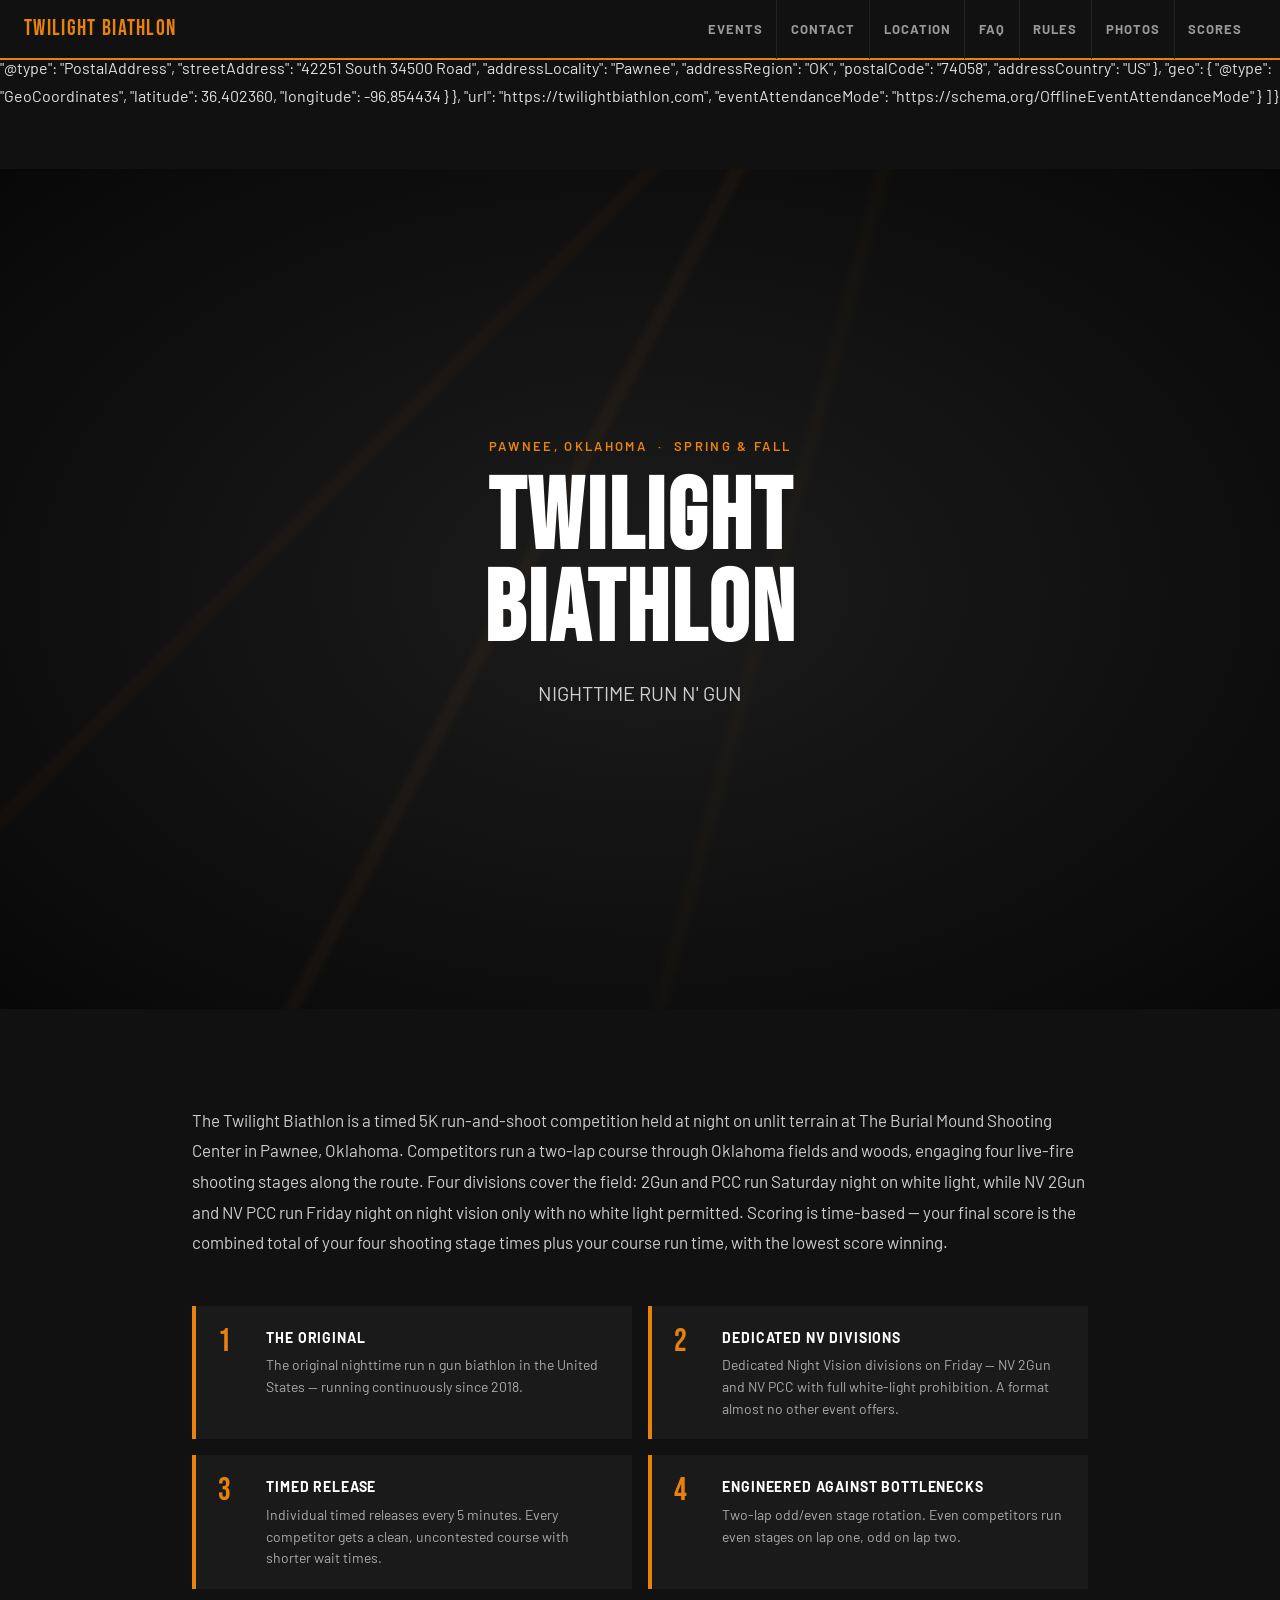
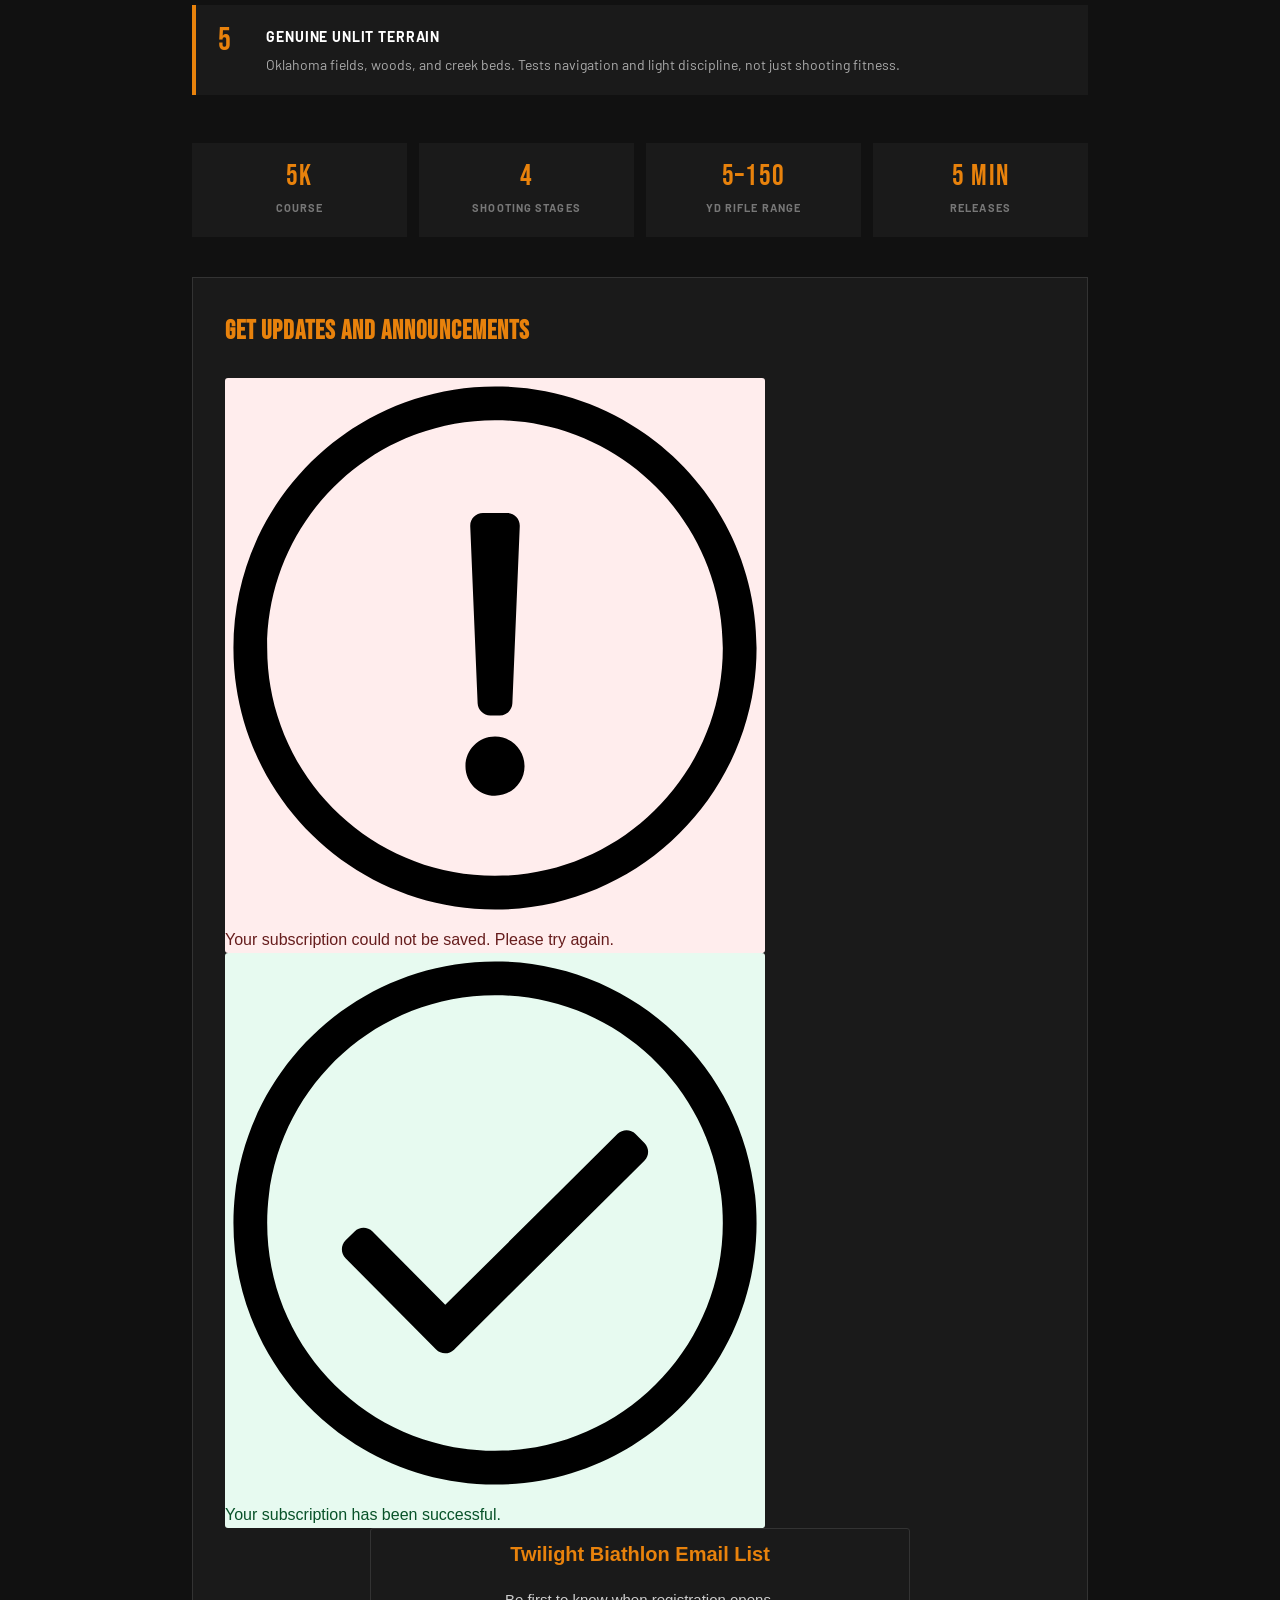
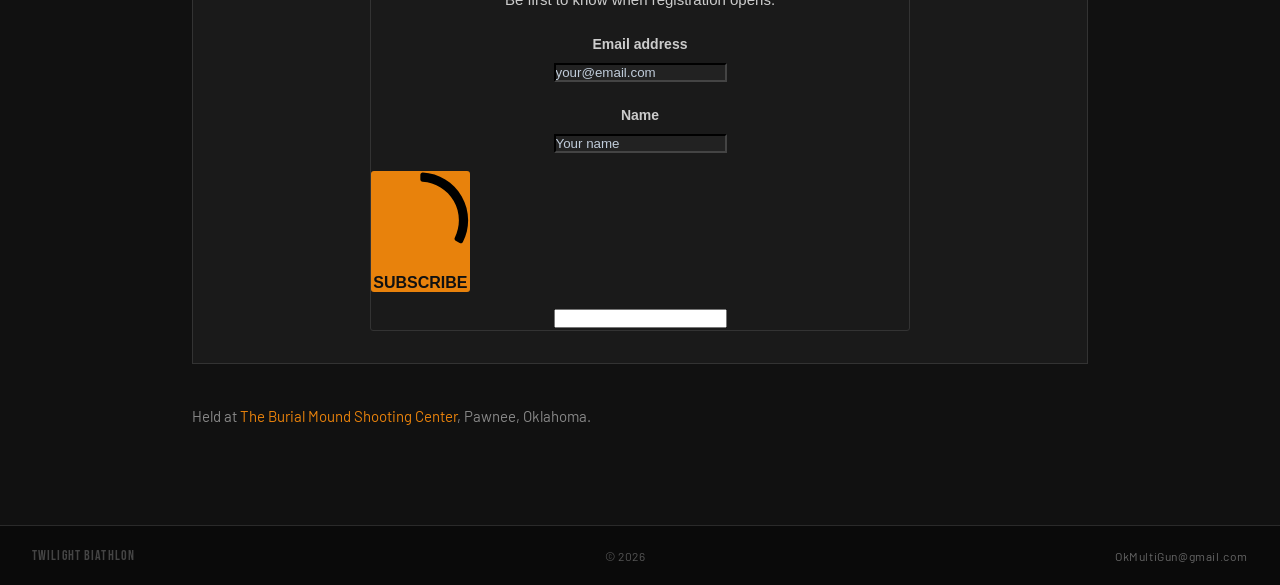
==== commit 35a51c02: "Update index.html edit id+json" ====
--- a/index.html
+++ b/index.html
@@ -10,8 +10,99 @@
 <meta property="og:description" content="The original nighttime run n gun. 5K, four shooting stages, complete darkness. 2Gun, PCC, NV divisions.">
 <meta property="og:type" content="website">
 <meta property="og:url" content="https://twilightbiathlon.com">
+<meta name="google-site-verification" content="geUuzHMeTOOOa8xEotXdUElK6i40rrp--J0Uh9sMxRY" />
 
 <script type="application/ld+json">
+{
+  "@context": "https://schema.org",
+  "@graph": [
+    {
+      "@type": "SportsEvent",
+      "name": "Twilight Biathlon — Spring 2026",
+      "description": "Oklahoma's original nighttime run-and-shoot biathlon. 5K course, four shooting stages, complete darkness. 2Gun, PCC, and Night Vision divisions. Pawnee, Oklahoma.",
+      "startDate": "2026-05-15",
+      "endDate": "2026-05-16",
+      "eventStatus": "https://schema.org/EventScheduled",
+      "eventAttendanceMode": "https://schema.org/OfflineEventAttendanceMode",
+      "location": {
+        "@type": "Place",
+        "name": "The Burial Mound Shooting Center",
+        "address": {
+          "@type": "PostalAddress",
+          "streetAddress": "42251 South 34500 Road",
+          "addressLocality": "Pawnee",
+          "addressRegion": "OK",
+          "postalCode": "74058",
+          "addressCountry": "US"
+        },
+        "geo": {
+          "@type": "GeoCoordinates",
+          "latitude": 36.402360,
+          "longitude": -96.854434
+        }
+      },
+      "url": "https://twilightbiathlon.com",
+      "organizer": {
+        "@type": "Organization",
+        "name": "Twilight Biathlon",
+        "url": "https://twilightbiathlon.com",
+        "email": "okmultigun@gmail.com"
+      },
+      "offers": {
+        "@type": "Offer",
+        "price": "100",
+        "priceCurrency": "USD",
+        "url": "https://practiscore.com/twilight-biathlon-may-15-16-2026/register",
+        "validFrom": "2025-10-05",
+        "validThrough": "2026-05-11",
+        "availability": "https://schema.org/InStock"
+      }
+    },
+    {
+      "@type": "SportsEvent",
+      "name": "Twilight Biathlon — Fall 2026",
+      "description": "Oklahoma's original nighttime run-and-shoot biathlon. 5K course, four shooting stages, complete darkness. 2Gun, PCC, and Night Vision divisions. Pawnee, Oklahoma.",
+      "startDate": "2026-10-16",
+      "endDate": "2026-10-17",
+      "eventStatus": "https://schema.org/EventScheduled",
+      "eventAttendanceMode": "https://schema.org/OfflineEventAttendanceMode",
+      "location": {
+        "@type": "Place",
+        "name": "The Burial Mound Shooting Center",
+        "address": {
+          "@type": "PostalAddress",
+          "streetAddress": "42251 South 34500 Road",
+          "addressLocality": "Pawnee",
+          "addressRegion": "OK",
+          "postalCode": "74058",
+          "addressCountry": "US"
+        },
+        "geo": {
+          "@type": "GeoCoordinates",
+          "latitude": 36.402360,
+          "longitude": -96.854434
+        }
+      },
+      "url": "https://twilightbiathlon.com",
+      "organizer": {
+        "@type": "Organization",
+        "name": "Twilight Biathlon",
+        "url": "https://twilightbiathlon.com",
+        "email": "okmultigun@gmail.com"
+      },
+      "offers": {
+        "@type": "Offer",
+        "price": "100",
+        "priceCurrency": "USD",
+        "url": "https://practiscore.com/twilight-biathlon-october-16-17-2026/register",
+        "validFrom": "2026-04-06",
+        "validThrough": "2026-10-14",
+        "availability": "https://schema.org/InStock"
+      }
+    }
+  ]
+}
+</script>
 {
   "@context": "https://schema.org",
   "@graph": [
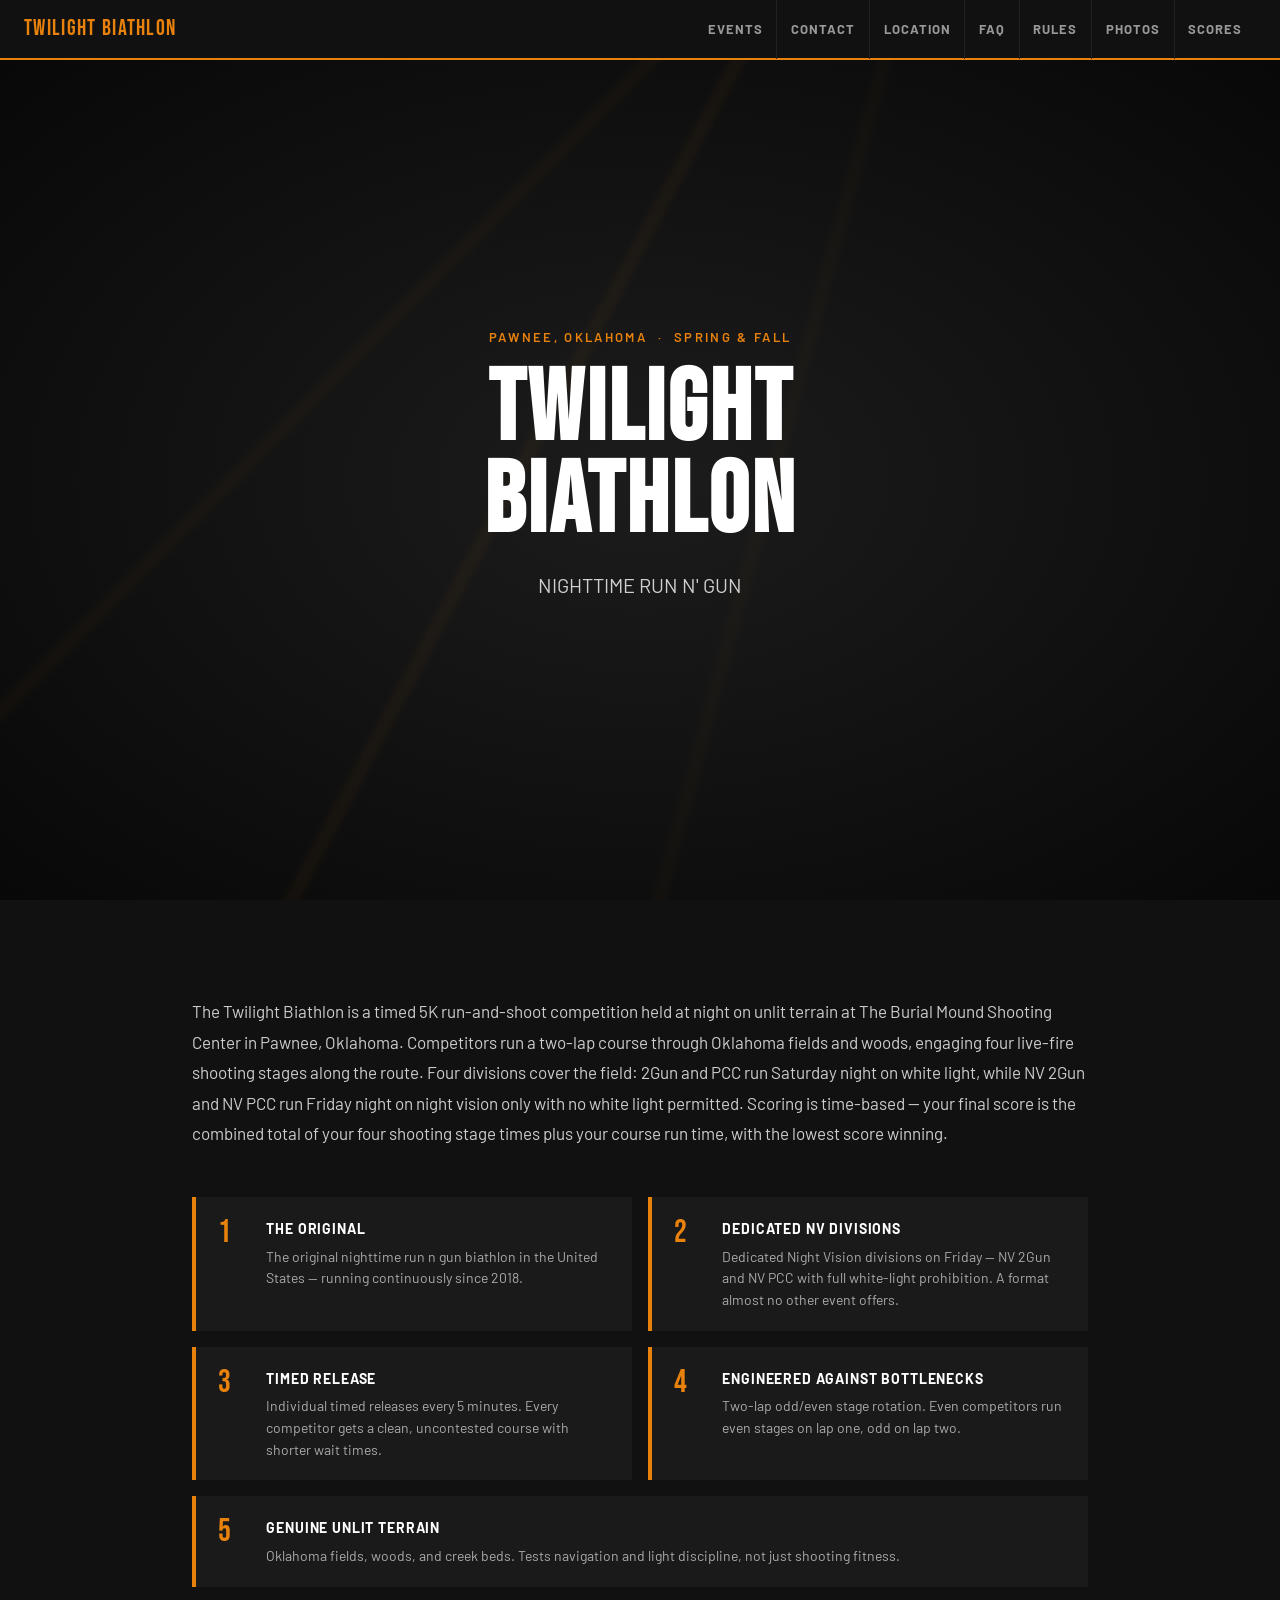
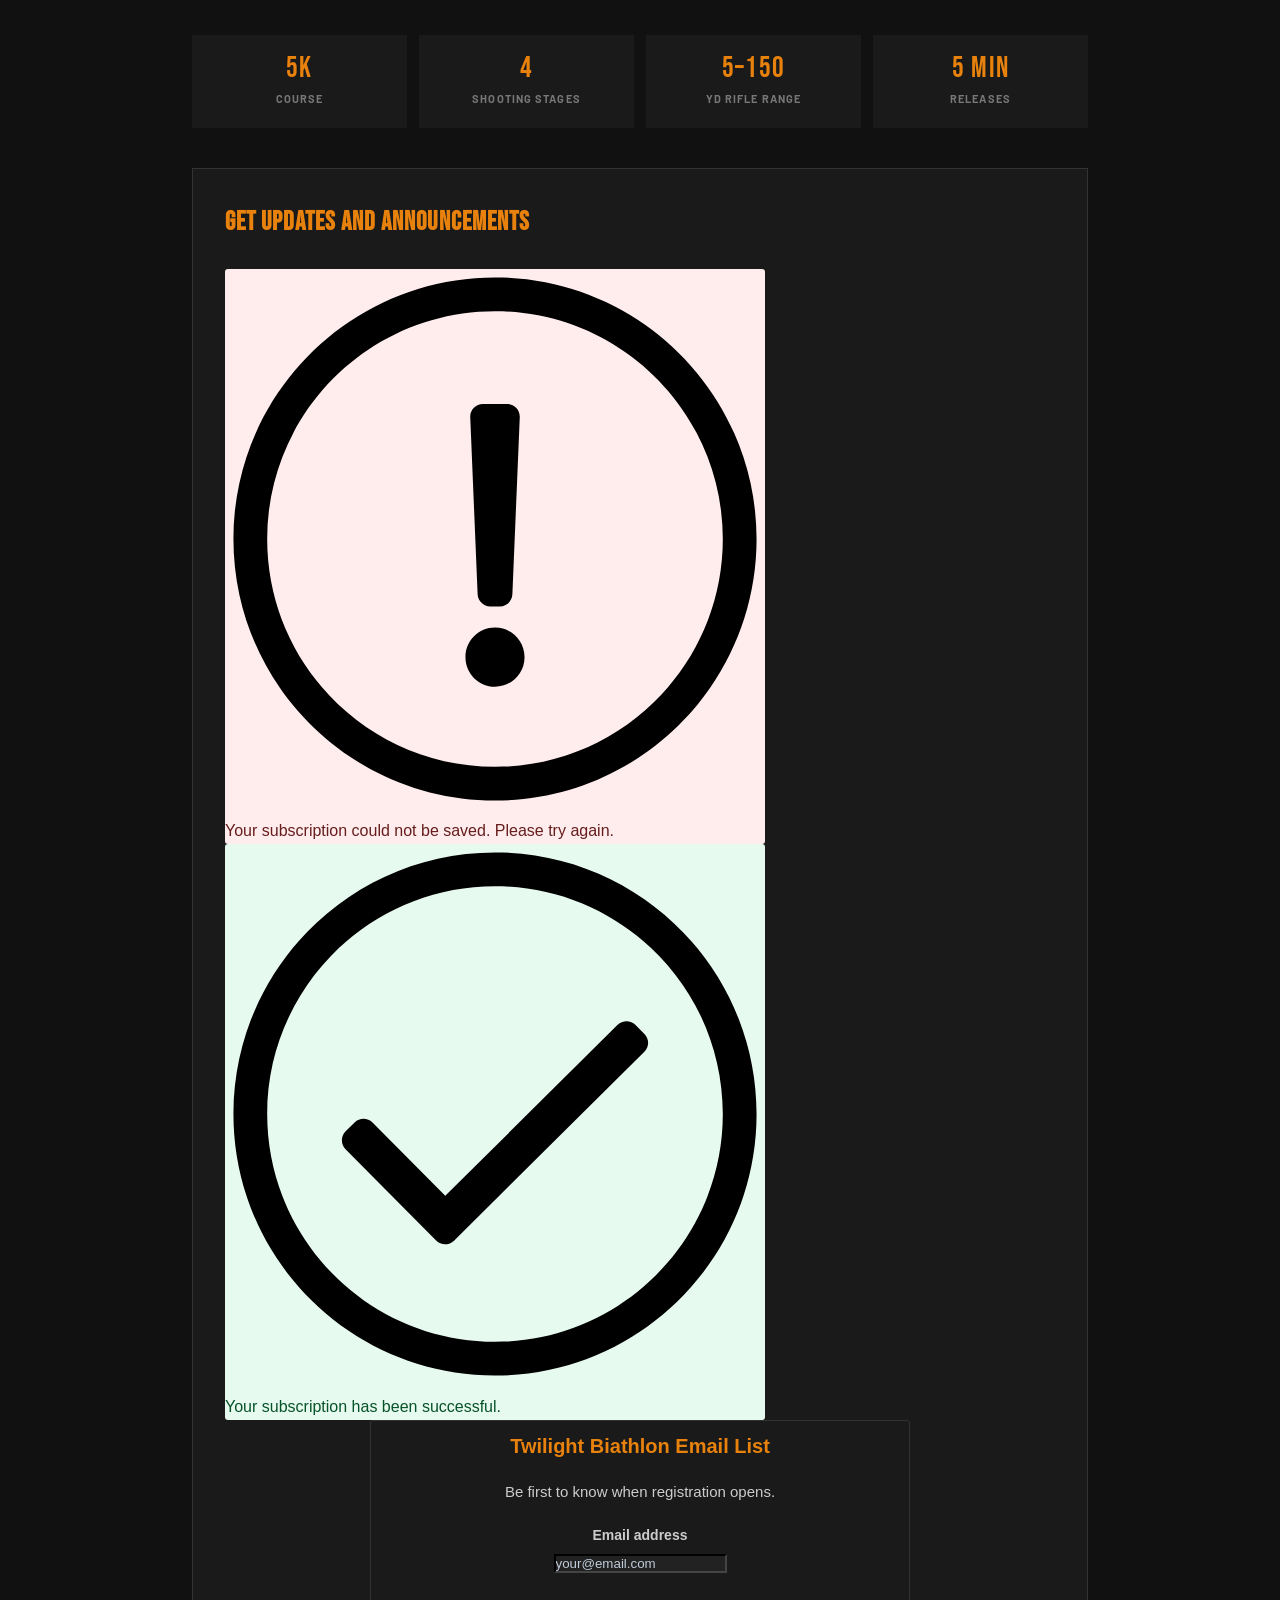
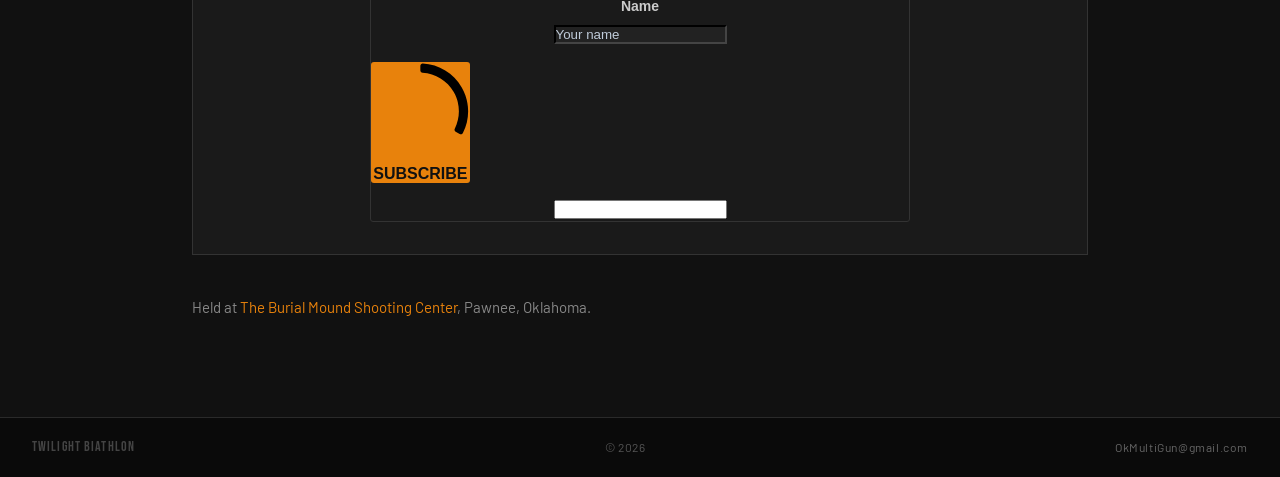
==== commit d1ada789: "Update index.html fixed json issue" ====
--- a/index.html
+++ b/index.html
@@ -103,36 +103,6 @@
   ]
 }
 </script>
-{
-  "@context": "https://schema.org",
-  "@graph": [
-    {
-      "@type": "SportsEvent",
-      "name": "Twilight Biathlon",
-      "description": "The original nighttime run n gun. 5K course, four shooting stages, complete darkness. 2Gun, PCC, and Night Vision divisions. Spring & Fall in Pawnee, Oklahoma.",
-      "location": {
-        "@type": "Place",
-        "name": "The Burial Mound Shooting Center",
-        "address": {
-          "@type": "PostalAddress",
-          "streetAddress": "42251 South 34500 Road",
-          "addressLocality": "Pawnee",
-          "addressRegion": "OK",
-          "postalCode": "74058",
-          "addressCountry": "US"
-        },
-        "geo": {
-          "@type": "GeoCoordinates",
-          "latitude": 36.402360,
-          "longitude": -96.854434
-        }
-      },
-      "url": "https://twilightbiathlon.com",
-      "eventAttendanceMode": "https://schema.org/OfflineEventAttendanceMode"
-    }
-  ]
-}
-</script>
 
 <link rel="preconnect" href="https://fonts.googleapis.com">
 <link rel="preconnect" href="https://fonts.gstatic.com" crossorigin>
@@ -1208,7 +1178,7 @@
         </div>
       </div>
 
-      <!-- EMAIL LIST SIGNUP — Moved from Events tab -->
+      <!-- EMAIL LIST SIGNUP -->
       <div class="email-signup-section" id="email-signup">
         <h2>Get Updates and Announcements</h2>
 
@@ -1333,19 +1303,10 @@
   <div class="container">
     <h2 class="pane-heading">Upcoming Events</h2>
 
-    <!-- PRACTISCORE AUTO-LOAD: Attempt to fetch upcoming matches from
-         https://practiscore.com/clubs/the-burial-mound-shooting-center
-         and populate event cards dynamically. If the fetch fails or is
-         blocked by CORS, fall back to the static event cards below.
-         To update static cards manually, edit the .event-card blocks. -->
-
     <div id="ps-events-dynamic"></div>
 
     <div id="ps-events-static">
-      <!-- Spring 2026 — rendered from CONFIG.spring -->
       <div class="event-card" id="event-card-spring"></div>
-
-      <!-- Fall 2026 — rendered from CONFIG.fall -->
       <div class="event-card" id="event-card-fall"></div>
     </div>
 
@@ -1923,13 +1884,7 @@
       The Twilight Biathlon has been held every spring and fall since May 2018 — making it the longest-running nighttime run-and-gun biathlon in the United States. All events at The Burial Mound Shooting Center, Pawnee, Oklahoma.
     </p>
 
-    <!-- PRACTISCORE AUTO-LOAD: Attempt to fetch match results from
-         https://practiscore.com/clubs/the-burial-mound-shooting-center
-         and prepend any new Twilight Biathlon results above the static list.
-         If fetch fails, static list displays as-is. -->
-
     <div id="ps-results-dynamic"></div>
-    <!-- Results list rendered from CONFIG.results -->
     <ul class="results-list" id="ps-results-static" aria-label="Event results"></ul>
   </div>
 
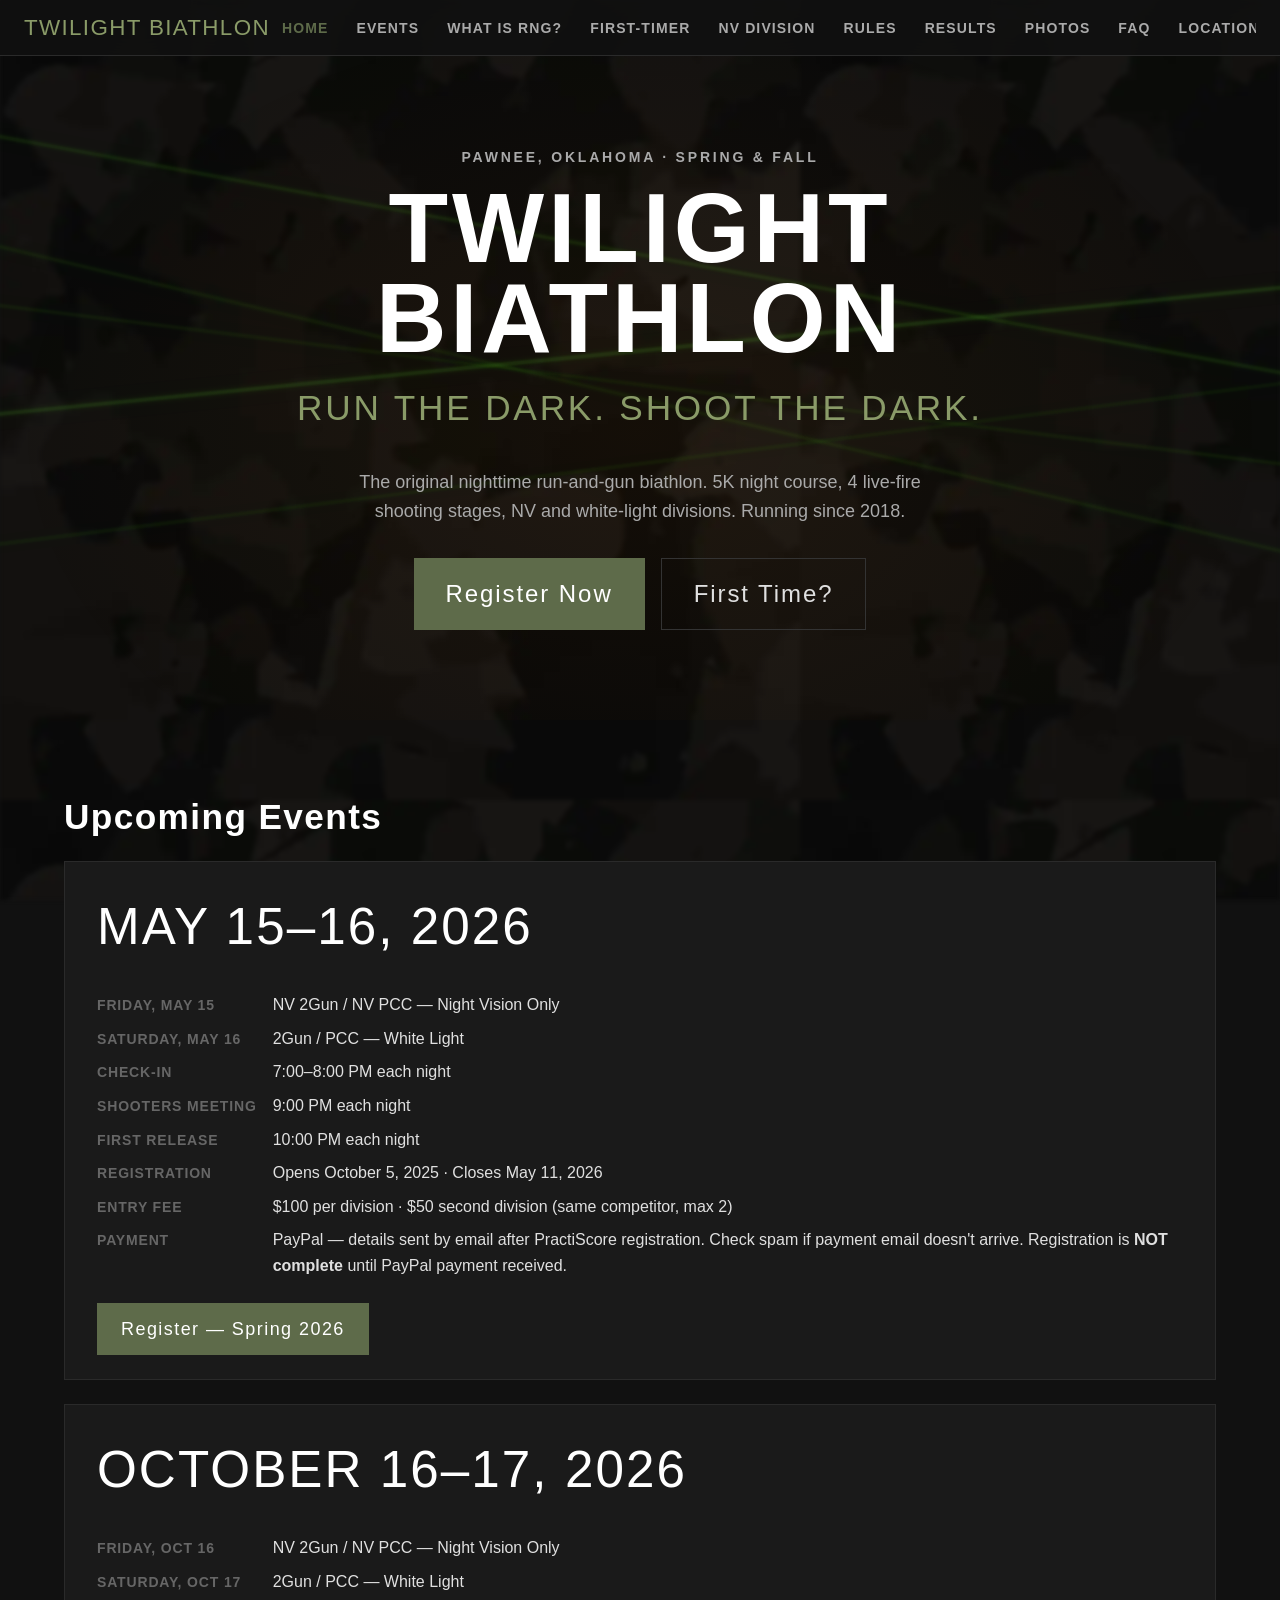
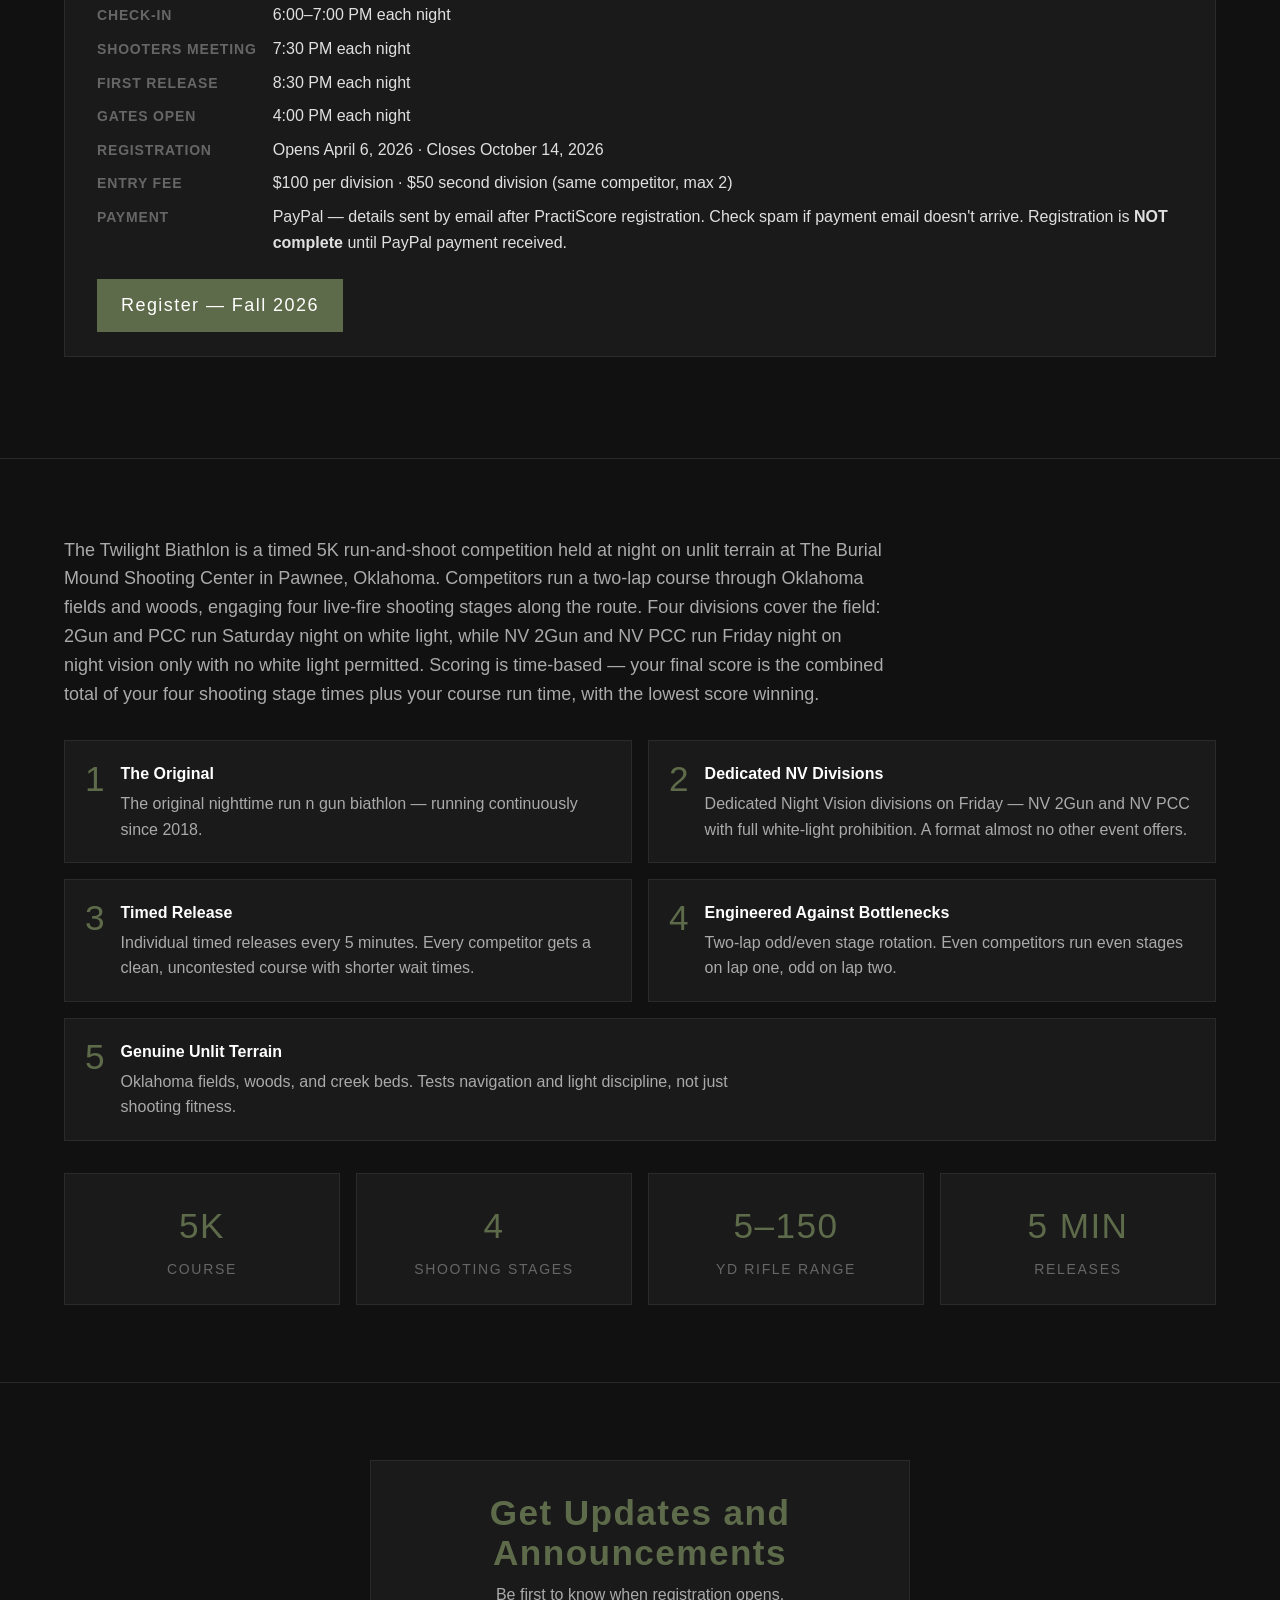
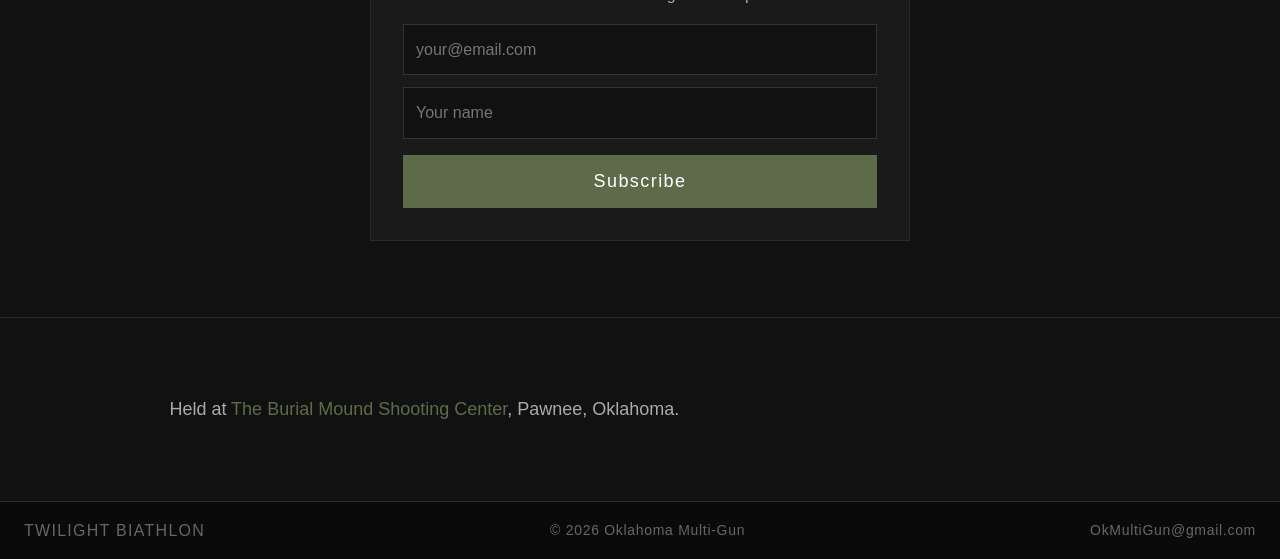
==== commit c58f1ae3: "Add files via upload" ====
--- a/index.html
+++ b/index.html
@@ -1,2193 +1,363 @@
 <!DOCTYPE html>
 <html lang="en">
 <head>
-<meta charset="UTF-8">
-<link rel="icon" type="image/x-icon" href="/favicon.ico">
-<meta name="viewport" content="width=device-width, initial-scale=1.0">
-<title>Twilight Biathlon | Nighttime Run N Gun</title>
-<meta name="description" content="The original nighttime run n gun. 5K course, four shooting stages, complete darkness. 2Gun, PCC, and Night Vision divisions. Spring &amp; Fall. Pawnee, Oklahoma.">
-<meta property="og:title" content="Twilight Biathlon | Nighttime Run n Gun — Pawnee, Oklahoma">
-<meta property="og:description" content="The original nighttime run n gun. 5K, four shooting stages, complete darkness. 2Gun, PCC, NV divisions.">
-<meta property="og:type" content="website">
-<meta property="og:url" content="https://twilightbiathlon.com">
-<meta name="google-site-verification" content="geUuzHMeTOOOa8xEotXdUElK6i40rrp--J0Uh9sMxRY" />
-
-<script type="application/ld+json">
-{
-  "@context": "https://schema.org",
-  "@graph": [
-    {
-      "@type": "SportsEvent",
-      "name": "Twilight Biathlon — Spring 2026",
-      "description": "Oklahoma's original nighttime run-and-shoot biathlon. 5K course, four shooting stages, complete darkness. 2Gun, PCC, and Night Vision divisions. Pawnee, Oklahoma.",
-      "startDate": "2026-05-15",
-      "endDate": "2026-05-16",
-      "eventStatus": "https://schema.org/EventScheduled",
-      "eventAttendanceMode": "https://schema.org/OfflineEventAttendanceMode",
-      "location": {
-        "@type": "Place",
-        "name": "The Burial Mound Shooting Center",
-        "address": {
-          "@type": "PostalAddress",
-          "streetAddress": "42251 South 34500 Road",
-          "addressLocality": "Pawnee",
-          "addressRegion": "OK",
-          "postalCode": "74058",
-          "addressCountry": "US"
-        },
-        "geo": {
-          "@type": "GeoCoordinates",
-          "latitude": 36.402360,
-          "longitude": -96.854434
-        }
+  <meta charset="UTF-8">
+  <meta name="viewport" content="width=device-width, initial-scale=1.0">
+  <title>Twilight Biathlon — Nighttime Run N Gun | Pawnee OK</title>
+  <meta name="description" content="The original nighttime centerfire biathlon. 5K night course, 4 shooting stages, NV and white-light divisions. Pawnee, Oklahoma.">
+  <meta name="google-site-verification" content="geUuzHMeTOOOa8xEotXdUElK6i40rrp--J0Uh9sMxRY">
+  <meta property="og:title" content="Twilight Biathlon — Nighttime Run N Gun | Pawnee OK">
+  <meta property="og:description" content="The original nighttime centerfire biathlon. 5K night course, 4 shooting stages, NV and white-light divisions. Pawnee, Oklahoma.">
+  <meta property="og:type" content="website">
+  <meta property="og:locale" content="en_US">
+  <link rel="canonical" href="https://twilightbiathlon.com/">
+  <link rel="icon" type="image/svg+xml" href="./favicon.svg">
+  <link rel="icon" type="image/svg+xml" href="./favicon.svg">
+  <link rel="stylesheet" href="./base.css">
+  <link rel="stylesheet" href="./style.css">
+  <!-- SCHEMA-START -->
+    <script type="application/ld+json">
+  [
+      {
+          "@context": "https://schema.org",
+          "@type": "Event",
+          "name": "Twilight Biathlon — Spring 2026",
+          "description": "Nighttime 5K run-and-gun biathlon with 4 live-fire shooting stages. NV divisions Friday, white-light divisions Saturday.",
+          "startDate": "2026-05-15T22:00:00-05:00",
+          "endDate": "2026-05-16T23:59:00-05:00",
+          "eventStatus": "https://schema.org/EventScheduled",
+          "eventAttendanceMode": "https://schema.org/OfflineEventAttendanceMode",
+          "location": {
+              "@type": "Place",
+              "name": "The Burial Mound Shooting Center",
+              "address": {
+                  "@type": "PostalAddress",
+                  "streetAddress": "42251 S 34500 Rd",
+                  "addressLocality": "Pawnee",
+                  "addressRegion": "OK",
+                  "postalCode": "74058",
+                  "addressCountry": "US"
+              }
+          },
+          "organizer": {
+              "@type": "Organization",
+              "name": "Oklahoma Multi-Gun",
+              "email": "OkMultiGun@gmail.com"
+          },
+          "offers": {
+              "@type": "Offer",
+              "price": "100.00",
+              "priceCurrency": "USD",
+              "url": "https://practiscore.com/twilight-biathlon-may-15-16-2026/register",
+              "availability": "https://schema.org/InStock"
+          }
       },
-      "url": "https://twilightbiathlon.com",
-      "organizer": {
-        "@type": "Organization",
-        "name": "Twilight Biathlon",
-        "url": "https://twilightbiathlon.com",
-        "email": "okmultigun@gmail.com"
-      },
-      "offers": {
-        "@type": "Offer",
-        "price": "100",
-        "priceCurrency": "USD",
-        "url": "https://practiscore.com/twilight-biathlon-may-15-16-2026/register",
-        "validFrom": "2025-10-05",
-        "validThrough": "2026-05-11",
-        "availability": "https://schema.org/InStock"
+      {
+          "@context": "https://schema.org",
+          "@type": "Event",
+          "name": "Twilight Biathlon — Fall 2026",
+          "description": "Nighttime 5K run-and-gun biathlon with 4 live-fire shooting stages. NV divisions Friday, white-light divisions Saturday.",
+          "startDate": "2026-10-16T20:30:00-05:00",
+          "endDate": "2026-10-17T23:59:00-05:00",
+          "eventStatus": "https://schema.org/EventScheduled",
+          "eventAttendanceMode": "https://schema.org/OfflineEventAttendanceMode",
+          "location": {
+              "@type": "Place",
+              "name": "The Burial Mound Shooting Center",
+              "address": {
+                  "@type": "PostalAddress",
+                  "streetAddress": "42251 S 34500 Rd",
+                  "addressLocality": "Pawnee",
+                  "addressRegion": "OK",
+                  "postalCode": "74058",
+                  "addressCountry": "US"
+              }
+          },
+          "organizer": {
+              "@type": "Organization",
+              "name": "Oklahoma Multi-Gun",
+              "email": "OkMultiGun@gmail.com"
+          },
+          "offers": {
+              "@type": "Offer",
+              "price": "100.00",
+              "priceCurrency": "USD",
+              "url": "https://practiscore.com/twilight-biathlon-october-16-17-2026/register",
+              "availability": "https://schema.org/InStock"
+          }
       }
-    },
-    {
-      "@type": "SportsEvent",
-      "name": "Twilight Biathlon — Fall 2026",
-      "description": "Oklahoma's original nighttime run-and-shoot biathlon. 5K course, four shooting stages, complete darkness. 2Gun, PCC, and Night Vision divisions. Pawnee, Oklahoma.",
-      "startDate": "2026-10-16",
-      "endDate": "2026-10-17",
-      "eventStatus": "https://schema.org/EventScheduled",
-      "eventAttendanceMode": "https://schema.org/OfflineEventAttendanceMode",
-      "location": {
-        "@type": "Place",
-        "name": "The Burial Mound Shooting Center",
-        "address": {
-          "@type": "PostalAddress",
-          "streetAddress": "42251 South 34500 Road",
-          "addressLocality": "Pawnee",
-          "addressRegion": "OK",
-          "postalCode": "74058",
-          "addressCountry": "US"
-        },
-        "geo": {
-          "@type": "GeoCoordinates",
-          "latitude": 36.402360,
-          "longitude": -96.854434
-        }
-      },
-      "url": "https://twilightbiathlon.com",
-      "organizer": {
-        "@type": "Organization",
-        "name": "Twilight Biathlon",
-        "url": "https://twilightbiathlon.com",
-        "email": "okmultigun@gmail.com"
-      },
-      "offers": {
-        "@type": "Offer",
-        "price": "100",
-        "priceCurrency": "USD",
-        "url": "https://practiscore.com/twilight-biathlon-october-16-17-2026/register",
-        "validFrom": "2026-04-06",
-        "validThrough": "2026-10-14",
-        "availability": "https://schema.org/InStock"
+  ]
+  </script>
+  <!-- SCHEMA-END -->
+  <style>
+    .reveal { opacity: 0; transform: translateY(16px); transition: opacity 0.5s ease, transform 0.5s ease; }
+    .revealed { opacity: 1; transform: translateY(0); }
+  </style>
+</head>
+<body>
+  <!-- Skip to content -->
+  <a href="#main" class="sr-only">Skip to content</a>
+
+  <nav class="nav" role="navigation" aria-label="Main navigation">
+    <a href="./index.html" class="nav__logo">TWILIGHT BIATHLON</a>
+    <ul class="nav__links">
+      <li><a href="./index.html" class="nav__link nav__link--active">Home</a></li>
+      <li><a href="./events.html" class="nav__link">Events</a></li>
+      <li><a href="./what-is-run-and-gun.html" class="nav__link">What Is RnG?</a></li>
+      <li><a href="./first-timer.html" class="nav__link">First-Timer</a></li>
+      <li><a href="./night-vision-division.html" class="nav__link">NV Division</a></li>
+      <li><a href="./rules.html" class="nav__link">Rules</a></li>
+      <li><a href="./results.html" class="nav__link">Results</a></li>
+      <li><a href="./media.html" class="nav__link">Photos</a></li>
+      <li><a href="./faq.html" class="nav__link">FAQ</a></li>
+      <li><a href="./location.html" class="nav__link">Location</a></li>
+      <li><a href="./contact.html" class="nav__link">Contact</a></li>
+      <li><a href="./register.html" class="nav__link nav__link--cta">Register</a></li>
+    </ul>
+    <button id="nav-hamburger" class="nav__hamburger" aria-label="Open menu" aria-expanded="false">
+      <span></span><span></span><span></span>
+    </button>
+  </nav>
+
+  <div id="mobile-menu" class="mobile-menu" role="menu">
+  <a href="./index.html" class="mobile-menu__link mobile-menu__link--active">Home</a>
+  <a href="./events.html" class="mobile-menu__link">Events</a>
+  <a href="./what-is-run-and-gun.html" class="mobile-menu__link">What Is RnG?</a>
+  <a href="./first-timer.html" class="mobile-menu__link">First-Timer</a>
+  <a href="./night-vision-division.html" class="mobile-menu__link">NV Division</a>
+  <a href="./rules.html" class="mobile-menu__link">Rules</a>
+  <a href="./results.html" class="mobile-menu__link">Results</a>
+  <a href="./media.html" class="mobile-menu__link">Photos</a>
+  <a href="./faq.html" class="mobile-menu__link">FAQ</a>
+  <a href="./location.html" class="mobile-menu__link">Location</a>
+  <a href="./contact.html" class="mobile-menu__link">Contact</a>
+  <a href="./register.html" class="mobile-menu__link mobile-menu__link--cta">Register</a>
+  </div>
+
+
+  <main id="main">
+    <!-- HERO -->
+    <section class="hero" aria-label="Event hero">
+      <div class="hero__bg"></div>
+      <canvas id="hero-lasers" class="hero__lasers" aria-hidden="true"></canvas>
+      <div style="position:relative;z-index:2;width:100%;">
+        <p class="hero__eyebrow">PAWNEE, OKLAHOMA &middot; SPRING &amp; FALL</p>
+        <h1 class="hero__title">TWILIGHT<br>BIATHLON</h1>
+        <p class="hero__tagline">RUN THE DARK. SHOOT THE DARK.</p>
+        <p class="hero__subtitle">The original nighttime run-and-gun biathlon. 5K night course, 4 live-fire shooting stages, NV and white-light divisions. Running since 2018.</p>
+        <div style="display: flex; gap: var(--space-4); justify-content: center; flex-wrap: wrap;">
+          <a href="./register.html" class="btn btn--primary btn--large">Register Now</a>
+          <a href="./first-timer.html" class="btn btn--outline btn--large">First Time?</a>
+        </div>
+      </div>
+    </section>
+
+    <!-- UPCOMING EVENTS -->
+    <section class="section" aria-label="Upcoming events">
+      <div class="container">
+        <h2 class="section-heading reveal">Upcoming Events</h2>
+
+        <!-- HOME-EVENTS-START -->
+        <div class="event-card reveal">
+          <div class="event-date">MAY 15–16, 2026</div>
+          <div class="event-details">
+            <span class="lbl">Friday, May 15</span><span class="val">NV 2Gun / NV PCC — Night Vision Only</span>
+            <span class="lbl">Saturday, May 16</span><span class="val">2Gun / PCC — White Light</span>
+            <span class="lbl">Check-in</span><span class="val">7:00–8:00 PM each night</span>
+            <span class="lbl">Shooters meeting</span><span class="val">9:00 PM each night</span>
+            <span class="lbl">First release</span><span class="val">10:00 PM each night</span>
+            <span class="lbl">Registration</span><span class="val">Opens October 5, 2025 · Closes May 11, 2026</span>
+            <span class="lbl">Entry fee</span><span class="val">$100 per division · $50 second division (same competitor, max 2)</span>
+            <span class="lbl">Payment</span><span class="val">PayPal — details sent by email after PractiScore registration. Check spam if payment email doesn't arrive. Registration is <strong>NOT complete</strong> until PayPal payment received.</span>
+          </div>
+          <a href="https://practiscore.com/twilight-biathlon-may-15-16-2026/register" target="_blank" rel="noopener noreferrer" class="btn btn--primary">Register &mdash; Spring 2026</a>
+        </div>
+
+        <div class="event-card reveal">
+          <div class="event-date">OCTOBER 16–17, 2026</div>
+          <div class="event-details">
+            <span class="lbl">Friday, Oct 16</span><span class="val">NV 2Gun / NV PCC — Night Vision Only</span>
+            <span class="lbl">Saturday, Oct 17</span><span class="val">2Gun / PCC — White Light</span>
+            <span class="lbl">Check-in</span><span class="val">6:00–7:00 PM each night</span>
+            <span class="lbl">Shooters meeting</span><span class="val">7:30 PM each night</span>
+            <span class="lbl">First release</span><span class="val">8:30 PM each night</span>
+            <span class="lbl">Gates open</span><span class="val">4:00 PM each night</span>
+            <span class="lbl">Registration</span><span class="val">Opens April 6, 2026 · Closes October 14, 2026</span>
+            <span class="lbl">Entry fee</span><span class="val">$100 per division · $50 second division (same competitor, max 2)</span>
+            <span class="lbl">Payment</span><span class="val">PayPal — details sent by email after PractiScore registration. Check spam if payment email doesn't arrive. Registration is <strong>NOT complete</strong> until PayPal payment received.</span>
+          </div>
+          <a href="https://practiscore.com/twilight-biathlon-october-16-17-2026/register" target="_blank" rel="noopener noreferrer" class="btn btn--primary">Register &mdash; Fall 2026</a>
+        </div>
+        <!-- HOME-EVENTS-END -->
+      </div>
+    </section>
+
+    <!-- ABOUT -->
+    <section class="section" aria-label="About the event">
+      <div class="container">
+        <p class="prose" style="font-size: var(--text-base); color: var(--color-text-muted); margin-bottom: var(--space-8); max-width: 820px;">
+          The Twilight Biathlon is a timed 5K run-and-shoot competition held at night on unlit terrain at The Burial Mound Shooting Center in Pawnee, Oklahoma. Competitors run a two-lap course through Oklahoma fields and woods, engaging four live-fire shooting stages along the route. Four divisions cover the field: 2Gun and PCC run Saturday night on white light, while NV 2Gun and NV PCC run Friday night on night vision only with no white light permitted. Scoring is time-based — your final score is the combined total of your four shooting stage times plus your course run time, with the lowest score winning.
+        </p>
+
+        <div class="diff-grid">
+          <div class="diff-card reveal">
+            <div class="diff-num">1</div>
+            <div class="diff-content">
+              <strong>The Original</strong>
+              <p>The original nighttime run n gun biathlon — running continuously since 2018.</p>
+            </div>
+          </div>
+          <div class="diff-card reveal">
+            <div class="diff-num">2</div>
+            <div class="diff-content">
+              <strong>Dedicated NV Divisions</strong>
+              <p>Dedicated Night Vision divisions on Friday — NV 2Gun and NV PCC with full white-light prohibition. A format almost no other event offers.</p>
+            </div>
+          </div>
+          <div class="diff-card reveal">
+            <div class="diff-num">3</div>
+            <div class="diff-content">
+              <strong>Timed Release</strong>
+              <p>Individual timed releases every 5 minutes. Every competitor gets a clean, uncontested course with shorter wait times.</p>
+            </div>
+          </div>
+          <div class="diff-card reveal">
+            <div class="diff-num">4</div>
+            <div class="diff-content">
+              <strong>Engineered Against Bottlenecks</strong>
+              <p>Two-lap odd/even stage rotation. Even competitors run even stages on lap one, odd on lap two.</p>
+            </div>
+          </div>
+          <div class="diff-card diff-card--full reveal">
+            <div class="diff-num">5</div>
+            <div class="diff-content">
+              <strong>Genuine Unlit Terrain</strong>
+              <p>Oklahoma fields, woods, and creek beds. Tests navigation and light discipline, not just shooting fitness.</p>
+            </div>
+          </div>
+        </div>
+
+        <div class="stat-row reveal">
+          <div class="stat">
+            <div class="stat__num">5K</div>
+            <div class="stat__label">Course</div>
+          </div>
+          <div class="stat">
+            <div class="stat__num">4</div>
+            <div class="stat__label">Shooting Stages</div>
+          </div>
+          <div class="stat">
+            <div class="stat__num">5–150</div>
+            <div class="stat__label">Yd Rifle Range</div>
+          </div>
+          <div class="stat">
+            <div class="stat__num">5 MIN</div>
+            <div class="stat__label">Releases</div>
+          </div>
+        </div>
+      </div>
+    </section>
+
+    <!-- EMAIL SIGNUP -->
+    <section class="section" aria-label="Email signup">
+      <div class="container" style="max-width: 600px;">
+        <div class="email-signup reveal">
+          <h2>Get Updates and Announcements</h2>
+          <p>Be first to know when registration opens.</p>
+          <form method="POST" action="https://ef4ccaf8.sibforms.com/serve/[base64]" data-type="subscription">
+            <div style="margin-bottom: var(--space-3);">
+              <label for="EMAIL" class="sr-only">Email address</label>
+              <input type="email" id="EMAIL" name="EMAIL" placeholder="your@email.com" required
+                style="width: 100%; padding: var(--space-3); background: var(--color-bg); border: 1px solid var(--color-border-light); color: var(--color-text); font-size: var(--text-sm);">
+            </div>
+            <div style="margin-bottom: var(--space-4);">
+              <label for="LASTNAME" class="sr-only">Name</label>
+              <input type="text" id="LASTNAME" name="LASTNAME" placeholder="Your name" maxlength="200"
+                style="width: 100%; padding: var(--space-3); background: var(--color-bg); border: 1px solid var(--color-border-light); color: var(--color-text); font-size: var(--text-sm);">
+            </div>
+            <input type="text" name="email_address_check" value="" style="display:none;">
+            <input type="hidden" name="locale" value="en">
+            <button type="submit" class="btn btn--primary" style="width: 100%;">Subscribe</button>
+          </form>
+        </div>
+      </div>
+    </section>
+
+    <!-- VENUE LINK -->
+    <section class="section" aria-label="Venue">
+      <div class="container text-center">
+        <p class="text-muted">Held at <a href="https://theburialmound.com" target="_blank" rel="noopener noreferrer" class="text-link">The Burial Mound Shooting Center</a>, Pawnee, Oklahoma.</p>
+      </div>
+    </section>
+  </main>
+
+  <footer class="footer" role="contentinfo">
+    <span class="footer__brand">TWILIGHT BIATHLON</span>
+    <span>&copy; 2026 Oklahoma Multi-Gun</span>
+    <a href="mailto:OkMultiGun@gmail.com">OkMultiGun@gmail.com</a>
+  </footer>
+
+  <script src="./app.js" defer></script>
+<script data-pplx-inline-edit>
+(function(){
+  if(window===window.top)return;
+  function inlineAll(orig,clone){
+    if(orig.nodeType!==1)return;
+    try{
+      var cs=getComputedStyle(orig);
+      var t='';
+      for(var i=0;i<cs.length;i++){t+=cs[i]+':'+cs.getPropertyValue(cs[i])+';';}
+      clone.style.cssText=t;
+    }catch(e){}
+    var oc=orig.children,cc=clone.children;
+    for(var j=0;j<oc.length&&j<cc.length;j++){inlineAll(oc[j],cc[j]);}
+  }
+  function stripExternal(clone){
+    var imgs=clone.querySelectorAll('img');
+    for(var i=0;i<imgs.length;i++){
+      var s=imgs[i].getAttribute('src');
+      if(s&&!s.startsWith('data:'))imgs[i].removeAttribute('src');
+    }
+    var all=clone.querySelectorAll('*');
+    for(var i=0;i<all.length;i++){
+      var st=all[i].style.cssText;
+      if(st&&st.indexOf('url(')>=0){
+        all[i].style.cssText=st.replace(/url\(["']?(?!data:)[^)"']*["']?\)/gi,'none');
       }
     }
-  ]
-}
-</script>
-
-<link rel="preconnect" href="https://fonts.googleapis.com">
-<link rel="preconnect" href="https://fonts.gstatic.com" crossorigin>
-<link href="https://fonts.googleapis.com/css2?family=Bebas+Neue&family=Barlow:ital,wght@0,400;0,500;0,600;0,700;1,400&display=swap" rel="stylesheet">
-<link rel="stylesheet" href="https://sibforms.com/forms/end-form/build/sib-styles.css">
-
-<style>
-  *, *::before, *::after { box-sizing: border-box; margin: 0; padding: 0; }
-
-  :root {
-    --amber: #E8820C;
-    --dark-red: #8B0000;
-    --black: #111111;
-    --near-black: #0f0f0f;
-    --card: #1a1a1a;
-    --border: #2a2a2a;
-    --muted: #888888;
-    --text: #e0e0e0;
-    --nav-height: 60px;
   }
-
-  html { scroll-behavior: smooth; }
-
-  body {
-    background: var(--black);
-    color: var(--text);
-    font-family: 'Barlow', sans-serif;
-    font-size: 16px;
-    line-height: 1.7;
-    overflow-x: hidden;
-  }
-
-  /* ===== NAV ===== */
-  #nav {
-    position: fixed;
-    top: 0; left: 0; right: 0;
-    height: var(--nav-height);
-    background: var(--black);
-    border-bottom: 2px solid var(--amber);
-    display: flex;
-    align-items: center;
-    justify-content: space-between;
-    padding: 0 1.5rem;
-    z-index: 1000;
-  }
-
-  #nav-logo {
-    font-family: 'Bebas Neue', sans-serif;
-    font-size: 22px;
-    color: var(--amber);
-    letter-spacing: 0.06em;
-    cursor: pointer;
-    text-decoration: none;
-    flex-shrink: 0;
-    user-select: none;
-  }
-
-  #nav-tabs {
-    display: flex;
-    align-items: center;
-    gap: 0;
-    list-style: none;
-  }
-
-  #nav-tabs li a {
-    display: block;
-    padding: 0 0.85rem;
-    height: var(--nav-height);
-    line-height: var(--nav-height);
-    font-size: 13px;
-    font-weight: 700;
-    letter-spacing: 0.08em;
-    text-transform: uppercase;
-    text-decoration: none;
-    color: #999;
-    transition: color 0.15s;
-    border-left: 1px solid #222;
-  }
-
-  #nav-tabs li:first-child a { border-left: none; }
-  #nav-tabs li a:hover { color: #fff; }
-  #nav-tabs li a.active { color: var(--amber); }
-
-  #hamburger {
-    display: none;
-    flex-direction: column;
-    gap: 5px;
-    cursor: pointer;
-    padding: 8px;
-    background: none;
-    border: none;
-  }
-
-  #hamburger span {
-    display: block;
-    width: 24px;
-    height: 2px;
-    background: var(--amber);
-    transition: all 0.2s;
-  }
-
-  #mobile-menu {
-    display: none;
-    position: fixed;
-    top: var(--nav-height);
-    left: 0; right: 0;
-    background: #0d0d0d;
-    border-bottom: 2px solid var(--amber);
-    z-index: 999;
-    flex-direction: column;
-  }
-
-  #mobile-menu.open { display: flex; }
-
-  #mobile-menu a {
-    display: block;
-    padding: 1rem 1.5rem;
-    font-size: 14px;
-    font-weight: 700;
-    letter-spacing: 0.1em;
-    text-transform: uppercase;
-    text-decoration: none;
-    color: #999;
-    border-bottom: 1px solid #1e1e1e;
-    transition: color 0.15s, background 0.15s;
-  }
-
-  #mobile-menu a:hover,
-  #mobile-menu a.active { color: var(--amber); background: #161616; }
-
-  /* ===== PANES ===== */
-  .pane { display: none; padding-top: var(--nav-height); min-height: 100vh; }
-  .pane.active { display: block; }
-
-  .container {
-    max-width: 960px;
-    margin: 0 auto;
-    padding: 2rem;
-  }
-
-  @media (max-width: 640px) {
-    .container { padding: 1rem; }
-  }
-
-  /* ===== HEADINGS ===== */
-  .pane-heading {
-    font-family: 'Bebas Neue', sans-serif;
-    font-size: clamp(2.2rem, 6vw, 3.5rem);
-    color: var(--amber);
-    letter-spacing: 0.04em;
-    margin-bottom: 2rem;
-  }
-
-  h3 {
-    font-family: 'Bebas Neue', sans-serif;
-    font-size: 1.4rem;
-    color: var(--amber);
-    letter-spacing: 0.04em;
-    margin-bottom: 0.5rem;
-  }
-
-  /* ===== HOME HERO ===== */
-  #home-hero {
-    height: calc(100vh - var(--nav-height));
-    display: flex;
-    align-items: center;
-    justify-content: center;
-    text-align: center;
-    position: relative;
-    background: radial-gradient(ellipse at center, #1c1c1c 0%, #080808 100%);
-    overflow: hidden;
-  }
-
-  #home-hero::before {
-    content: '';
-    position: absolute;
-    inset: 0;
-    background:
-      linear-gradient(118deg, transparent 42%, rgba(232,130,12,0.04) 42.5%, rgba(232,130,12,0.04) 43%, transparent 43.5%),
-      linear-gradient(135deg, transparent 30%, rgba(232,130,12,0.03) 30.5%, rgba(232,130,12,0.03) 31%, transparent 31.5%),
-      linear-gradient(105deg, transparent 58%, rgba(232,130,12,0.025) 58.5%, rgba(232,130,12,0.025) 59%, transparent 59.5%);
-    pointer-events: none;
-  }
-
-  .hero-inner {
-    position: relative;
-    z-index: 2;
-    padding: 2rem;
-    max-width: 800px;
-  }
-
-  .hero-eyebrow {
-    font-size: 13px;
-    font-weight: 600;
-    letter-spacing: 0.18em;
-    text-transform: uppercase;
-    color: var(--amber);
-    margin-bottom: 1rem;
-  }
-
-  .hero-title {
-    font-family: 'Bebas Neue', sans-serif;
-    font-size: clamp(60px, 12vw, 100px);
-    color: #fff;
-    line-height: 0.92;
-    letter-spacing: 0.03em;
-    margin-bottom: 1.2rem;
-  }
-
-  .hero-tagline {
-    font-size: clamp(16px, 2.5vw, 20px);
-    color: rgba(255,255,255,0.8);
-    margin-bottom: 2rem;
-    max-width: 540px;
-    margin-left: auto;
-    margin-right: auto;
-  }
-
-  .btn-primary {
-    display: inline-block;
-    background: var(--amber);
-    color: var(--black);
-    font-size: 17px;
-    font-weight: 700;
-    letter-spacing: 0.07em;
-    padding: 0.85rem 2.4rem;
-    text-decoration: none;
-    text-transform: uppercase;
-    transition: background 0.15s, transform 0.1s;
-    cursor: pointer;
-    border: none;
-  }
-
-  .btn-primary:hover {
-    background: #f5940e;
-    transform: translateY(-1px);
-  }
-
-  .hero-sub {
-    margin-top: 1rem;
-    font-size: 13px;
-    color: #777;
-    letter-spacing: 0.05em;
-  }
-
-  /* ===== HOME ABOUT ===== */
-  #home-about {
-    background: var(--black);
-    padding: 4rem 0;
-  }
-
-  .about-intro {
-    font-size: 17px;
-    line-height: 1.8;
-    color: #ccc;
-    margin-bottom: 3rem;
-  }
-
-  /* Differentiator cards */
-  .diff-grid {
-    display: grid;
-    grid-template-columns: 1fr 1fr;
-    gap: 1rem;
-    margin-bottom: 3rem;
-  }
-
-  @media (max-width: 640px) {
-    .diff-grid { grid-template-columns: 1fr; }
-  }
-
-  .diff-card {
-    background: var(--card);
-    border-left: 4px solid var(--amber);
-    padding: 1.25rem 1.4rem;
-    display: flex;
-    gap: 1rem;
-    align-items: flex-start;
-  }
-
-  .diff-num {
-    font-family: 'Bebas Neue', sans-serif;
-    font-size: 2rem;
-    color: var(--amber);
-    line-height: 1;
-    flex-shrink: 0;
-    min-width: 2rem;
-  }
-
-  .diff-content strong {
-    display: block;
-    font-size: 14px;
-    font-weight: 700;
-    letter-spacing: 0.06em;
-    text-transform: uppercase;
-    color: #fff;
-    margin-bottom: 0.3rem;
-  }
-
-  .diff-content p {
-    font-size: 14px;
-    color: #aaa;
-    line-height: 1.55;
-  }
-
-  /* Stat row */
-  .stat-row {
-    display: grid;
-    grid-template-columns: repeat(4, 1fr);
-    gap: 0.75rem;
-    margin-bottom: 2.5rem;
-  }
-
-  @media (max-width: 580px) {
-    .stat-row { grid-template-columns: repeat(2, 1fr); }
-  }
-
-  .stat-card {
-    background: var(--card);
-    padding: 1.25rem 1rem;
-    text-align: center;
-  }
-
-  .stat-num {
-    font-family: 'Bebas Neue', sans-serif;
-    font-size: 1.8rem;
-    color: var(--amber);
-    letter-spacing: 0.04em;
-    line-height: 1;
-    margin-bottom: 0.4rem;
-  }
-
-  .stat-label {
-    font-size: 11px;
-    font-weight: 700;
-    letter-spacing: 0.1em;
-    text-transform: uppercase;
-    color: #777;
-  }
-
-  .venue-ref {
-    font-size: 15px;
-    color: #888;
-  }
-
-  .venue-ref a {
-    color: var(--amber);
-    text-decoration: none;
-  }
-
-  .venue-ref a:hover { text-decoration: underline; }
-
-  /* ===== EVENTS TAB ===== */
-  #pane-events { background: var(--black); }
-
-  .event-card {
-    background: var(--card);
-    border-left: 4px solid var(--amber);
-    padding: 2rem;
-    margin-bottom: 1.5rem;
-  }
-
-  .event-card-nv { border-left-color: var(--dark-red); }
-
-  .event-date {
-    font-family: 'Bebas Neue', sans-serif;
-    font-size: 2.4rem;
-    color: var(--amber);
-    letter-spacing: 0.04em;
-    margin-bottom: 1.2rem;
-  }
-
-  .event-details {
-    display: grid;
-    grid-template-columns: auto 1fr;
-    gap: 0.35rem 1.2rem;
-    margin-bottom: 1.5rem;
-  }
-
-  .event-details .lbl {
-    font-size: 13px;
-    font-weight: 700;
-    color: #666;
-    letter-spacing: 0.05em;
-    text-transform: uppercase;
-    white-space: nowrap;
-    padding-top: 0.1rem;
-  }
-
-  .event-details .val {
-    font-size: 15px;
-    color: #ccc;
-  }
-
-  .btn-outline {
-    display: inline-block;
-    border: 2px solid var(--amber);
-    color: var(--amber);
-    font-size: 13px;
-    font-weight: 700;
-    letter-spacing: 0.08em;
-    padding: 0.6rem 1.4rem;
-    text-decoration: none;
-    text-transform: uppercase;
-    transition: background 0.15s, color 0.15s;
-    cursor: pointer;
-    background: transparent;
-  }
-
-  .btn-outline:hover { background: var(--amber); color: var(--black); }
-
-  .badge-soon {
-    display: inline-block;
-    border: 1px solid #444;
-    color: #666;
-    font-size: 12px;
-    font-weight: 700;
-    letter-spacing: 0.08em;
-    padding: 0.5rem 1.2rem;
-    text-transform: uppercase;
-    margin-right: 0.75rem;
-  }
-
-  /* Email signup */
-  .email-signup-section {
-    margin: 2.5rem 0;
-    padding: 2rem;
-    background: var(--card);
-    border: 1px solid #333;
-  }
-
-  .email-signup-section h2 {
-    font-family: 'Bebas Neue', sans-serif;
-    font-size: 1.6rem;
-    color: var(--amber);
-    letter-spacing: 0.04em;
-    margin-bottom: 1.5rem;
-  }
-
-  /* Brevo overrides */
-  #sib-container {
-    background-color: #1a1a1a !important;
-    border-color: #333 !important;
-    margin: 0 auto;
-  }
-
-  .sib-form { background-color: #1a1a1a !important; }
-
-  #sib-container input.input {
-    background-color: #222 !important;
-    border-color: #444 !important;
-    color: #eee !important;
-  }
-
-  .entry__label { color: #ccc !important; }
-
-  .sib-form-block__button {
-    background-color: var(--amber) !important;
-    color: var(--black) !important;
-    border: none !important;
-    cursor: pointer;
-  }
-
-  /* Divisions */
-  .div-grid {
-    display: grid;
-    grid-template-columns: 1fr 1fr;
-    gap: 1rem;
-    margin-bottom: 2rem;
-  }
-
-  @media (max-width: 640px) {
-    .div-grid { grid-template-columns: 1fr; }
-    .event-details { grid-template-columns: 1fr; }
-    .event-details .lbl { color: var(--amber); margin-top: 0.5rem; }
-  }
-
-  .div-card {
-    background: var(--card);
-    border-left: 4px solid var(--amber);
-    padding: 1.4rem 1.2rem;
-  }
-
-  .div-card.nv { border-left-color: var(--dark-red); }
-
-  .div-tag {
-    font-size: 11px;
-    font-weight: 700;
-    letter-spacing: 0.12em;
-    text-transform: uppercase;
-    margin-bottom: 0.6rem;
-  }
-
-  .div-card .div-tag { color: var(--amber); }
-  .div-card.nv .div-tag { color: var(--dark-red); }
-
-  .div-name {
-    font-family: 'Bebas Neue', sans-serif;
-    font-size: 1.6rem;
-    color: #fff;
-    letter-spacing: 0.04em;
-    margin-bottom: 0.75rem;
-  }
-
-  .div-specs {
-    font-size: 13px;
-    color: #999;
-    line-height: 1.65;
-  }
-
-  .div-specs li {
-    list-style: none;
-    padding: 0.15rem 0;
-    border-bottom: 1px solid #222;
-  }
-
-  .div-specs li:last-child { border-bottom: none; }
-
-  .div-note {
-    font-size: 13px;
-    color: #666;
-    margin-top: 1rem;
-    padding-top: 1rem;
-    border-top: 1px solid #222;
-  }
-
-  /* ===== RULES TAB ===== */
-  #pane-rules { background: var(--black); }
-
-  .rules-pane-section-head {
-    font-family: 'Bebas Neue', sans-serif;
-    font-size: 1.3rem;
-    color: var(--amber);
-    letter-spacing: 0.04em;
-    margin: 2rem 0 0.75rem;
-    padding-bottom: 0.4rem;
-    border-bottom: 1px solid #2a2a2a;
-  }
-
-  .rules-pane-section-head:first-child { margin-top: 0; }
-
-  #pane-rules p, #pane-rules li {
-    font-size: 15px;
-    color: #bbb;
-    line-height: 1.75;
-    margin-bottom: 0.4rem;
-  }
-
-  #pane-rules ol, #pane-rules ul {
-    padding-left: 1.4rem;
-    margin-bottom: 0.75rem;
-  }
-
-  #pane-rules strong { color: #ddd; }
-
-  /* ===== CONTACT TAB ===== */
-  #pane-contact { background: var(--black); }
-
-  .contact-email-link {
-    display: inline-block;
-    font-family: 'Bebas Neue', sans-serif;
-    font-size: clamp(1.6rem, 5vw, 2.4rem);
-    color: var(--amber);
-    letter-spacing: 0.04em;
-    text-decoration: none;
-    margin-bottom: 2rem;
-  }
-
-  .contact-email-link:hover { text-decoration: underline; }
-
-  .contact-body {
-    font-size: 16px;
-    color: #ccc;
-    margin-bottom: 2rem;
-    max-width: 640px;
-  }
-
-  .contact-list {
-    list-style: none;
-    margin: 1rem 0 2rem;
-  }
-
-  .contact-list li {
-    padding: 0.5rem 0 0.5rem 1.2rem;
-    border-left: 3px solid var(--amber);
-    margin-bottom: 0.6rem;
-    background: var(--card);
-    padding-left: 1.2rem;
-    font-size: 15px;
-    color: #bbb;
-  }
-
-  .venue-block {
-    background: var(--card);
-    border-left: 4px solid #444;
-    padding: 1.25rem 1.4rem;
-    margin-top: 1.5rem;
-  }
-
-  .venue-block h3 { color: #aaa; font-size: 1.1rem; margin-bottom: 0.4rem; }
-  .venue-block a { color: var(--amber); text-decoration: none; }
-  .venue-block a:hover { text-decoration: underline; }
-
-  /* ===== LOCATION TAB ===== */
-  #pane-location { background: var(--black); }
-
-  .venue-name-large {
-    font-family: 'Bebas Neue', sans-serif;
-    font-size: clamp(1.8rem, 5vw, 2.8rem);
-    color: var(--amber);
-    letter-spacing: 0.05em;
-    margin-bottom: 0.4rem;
-  }
-
-  .venue-address {
-    font-size: 16px;
-    color: #bbb;
-    margin-bottom: 2rem;
-  }
-
-  .coords-box {
-    background: var(--card);
-    border: 1px solid #333;
-    border-left: 4px solid var(--amber);
-    padding: 1.1rem 1.4rem;
-    margin-bottom: 1.5rem;
-    display: inline-block;
-    font-family: monospace;
-    font-size: 16px;
-    color: #e0e0e0;
-    letter-spacing: 0.05em;
-    cursor: text;
-    user-select: all;
-  }
-
-  .coords-label {
-    font-size: 11px;
-    font-weight: 700;
-    letter-spacing: 0.12em;
-    text-transform: uppercase;
-    color: #666;
-    margin-bottom: 0.3rem;
-  }
-
-  .venue-card {
-    background: var(--card);
-    border-top: 2px solid var(--amber);
-    padding: 1.75rem 2rem;
-    margin-bottom: 1.5rem;
-  }
-
-  .venue-card-name {
-    font-family: 'Bebas Neue', sans-serif;
-    font-size: clamp(1.4rem, 4vw, 2rem);
-    color: var(--amber);
-    letter-spacing: 0.05em;
-    margin-bottom: 0.4rem;
-  }
-
-  .venue-card-address {
-    font-size: 15px;
-    color: #bbb;
-    margin-bottom: 1rem;
-  }
-
-  .venue-card-note {
-    font-size: 13px;
-    color: #666;
-    margin-bottom: 1rem;
-  }
-
-  .location-details {
-    display: grid;
-    grid-template-columns: 1fr 1fr;
-    gap: 1rem;
-    margin-top: 2rem;
-  }
-
-  @media (max-width: 600px) {
-    .location-details { grid-template-columns: 1fr; }
-  }
-
-  .loc-card {
-    background: var(--card);
-    padding: 1.25rem;
-    border-top: 2px solid var(--amber);
-  }
-
-  .loc-card h3 { color: #fff; font-size: 1rem; margin-bottom: 0.4rem; }
-  .loc-card p { font-size: 14px; color: #999; }
-
-  /* ===== FAQ TAB ===== */
-  #pane-faq { background: var(--black); }
-
-  .faq-item {
-    border-bottom: 1px solid #222;
-  }
-
-  .faq-question {
-    width: 100%;
-    background: none;
-    border: none;
-    text-align: left;
-    padding: 1.1rem 0;
-    font-size: 16px;
-    font-weight: 600;
-    color: #ddd;
-    cursor: pointer;
-    display: flex;
-    justify-content: space-between;
-    align-items: center;
-    gap: 1rem;
-    transition: color 0.15s;
-  }
-
-  .faq-question:hover { color: var(--amber); }
-  .faq-question.open { color: var(--amber); }
-
-  .faq-chevron {
-    color: var(--amber);
-    font-size: 14px;
-    flex-shrink: 0;
-    transition: transform 0.25s;
-  }
-
-  .faq-question.open .faq-chevron { transform: rotate(180deg); }
-
-  .faq-answer {
-    display: none;
-    padding: 0 0 1.2rem 0;
-    font-size: 15px;
-    color: #aaa;
-    line-height: 1.75;
-    max-width: 820px;
-  }
-
-  .faq-answer.open { display: block; }
-
-  /* ===== PHOTOS TAB ===== */
-  #pane-photos { background: var(--black); }
-
-  .photos-grid {
-    display: grid;
-    grid-template-columns: repeat(3, 1fr);
-    gap: 0.75rem;
-    margin-top: 1rem;
-  }
-
-  @media (max-width: 720px) {
-    .photos-grid { grid-template-columns: repeat(2, 1fr); }
-  }
-
-  @media (max-width: 440px) {
-    .photos-grid { grid-template-columns: 1fr; }
-  }
-
-  .photo-cell {
-    height: 280px;
-    overflow: hidden;
-    position: relative;
-    background: var(--card);
-    border: 1px dashed #333;
-    transition: border-color 0.2s;
-  }
-
-  .photo-cell:hover { border-color: var(--amber); }
-
-  .photo-cell img {
-    width: 100%;
-    height: 100%;
-    object-fit: cover;
-    display: block;
-    transition: transform 0.3s;
-  }
-
-  .photo-cell:hover img { transform: scale(1.03); }
-
-  .photo-placeholder {
-    width: 100%;
-    height: 100%;
-    display: flex;
-    align-items: center;
-    justify-content: center;
-    font-size: 12px;
-    font-weight: 700;
-    letter-spacing: 0.1em;
-    text-transform: uppercase;
-    color: #3a3a3a;
-    flex-direction: column;
-    gap: 0.5rem;
-  }
-
-  .photo-placeholder::before {
-    content: '📷';
-    font-size: 24px;
-    opacity: 0.3;
-  }
-
-  /* ===== SCORES TAB ===== */
-  #pane-scores { background: var(--black); }
-
-  .scores-intro {
-    font-size: 16px;
-    color: #aaa;
-    margin-bottom: 2.5rem;
-    max-width: 680px;
-  }
-
-  .results-list {
-    list-style: none;
-    margin-bottom: 3rem;
-    border-top: 1px solid #1e1e1e;
-  }
-
-  .results-list li {
-    display: flex;
-    align-items: center;
-    gap: 0.75rem;
-    padding: 0.85rem 0.75rem;
-    font-size: 15px;
-    font-weight: 600;
-    border-bottom: 1px solid #1e1e1e;
-  }
-
-  .results-list li a {
-    display: flex;
-    align-items: center;
-    gap: 0.75rem;
-    padding: 0;
-    width: 100%;
-    text-decoration: none;
-    color: var(--amber);
-    font-size: 15px;
-    font-weight: 600;
-    transition: background 0.12s;
-  }
-
-  .results-list li a:hover {
-    background: rgba(232,130,12,0.07);
-  }
-
-  .results-arrow {
-    color: var(--amber);
-    font-size: 14px;
-    flex-shrink: 0;
-  }
-
-  .results-year {
-    font-size: 12px;
-    color: #555;
-    font-weight: 400;
-    margin-left: auto;
-  }
-
-  /* ===== FOOTER ===== */
-  #site-footer {
-    background: #0a0a0a;
-    border-top: 1px solid var(--border);
-    padding: 1.1rem 2rem;
-    display: flex;
-    align-items: center;
-    justify-content: space-between;
-    flex-wrap: wrap;
-    gap: 0.5rem;
-    font-size: 12px;
-    color: #555;
-    letter-spacing: 0.05em;
-  }
-
-  #site-footer .footer-brand {
-    font-family: 'Bebas Neue', sans-serif;
-    font-size: 14px;
-    color: #444;
-    letter-spacing: 0.08em;
-  }
-
-  #site-footer a {
-    color: #666;
-    text-decoration: none;
-    transition: color 0.15s;
-  }
-
-  #site-footer a:hover { color: var(--amber); }
-
-  /* ===== MOBILE NAV ===== */
-  @media (max-width: 768px) {
-    #nav-tabs { display: none; }
-    #hamburger { display: flex; }
-  }
-
-  /* ===== UTILITY ===== */
-  .section-divider {
-    border: none;
-    border-top: 1px solid #1e1e1e;
-    margin: 2.5rem 0;
-  }
-</style>
-</head>
-<body>
-
-<!-- ============================================================ SITE CONFIG
-     Edit values here, or use admin.html to edit with a visual form.
-     After saving, reload the page — all fields update automatically.
-============================================================ -->
-<script id="site-config">
-var CONFIG = {
-
-  /* ---- CONTACT ---- */
-  email: "OkMultiGun@gmail.com",
-
-  /* ---- SPRING EVENT ---- */
-  spring: {
-    displayDate:      "MAY 15\u201316, 2026",
-    fridayLabel:      "Friday, May 15",
-    saturdayLabel:    "Saturday, May 16",
-    checkin:          "7:00\u20138:00 PM each night",
-    shootersMeeting:  "9:00 PM each night",
-    firstRelease:     "10:00 PM each night",
-    gatesOpen:        "",
-    regOpens:         "October 5, 2025",
-    regCloses:        "May 11, 2026",
-    entryFee:         "$100 per division \u00b7 $50 second division (same competitor, max 2)",
-    registerUrl:      "https://practiscore.com/twilight-biathlon-may-15-16-2026/register",
-    registerLabel:    "Register \u2014 Spring 2026",
-    showRegButton:    true
-  },
-
-  /* ---- FALL EVENT ---- */
-  fall: {
-    displayDate:      "OCTOBER 16\u201317, 2026",
-    fridayLabel:      "Friday, Oct 16",
-    saturdayLabel:    "Saturday, Oct 17",
-    checkin:          "6:00\u20137:00 PM each night",
-    shootersMeeting:  "7:30 PM each night",
-    firstRelease:     "8:30 PM each night",
-    gatesOpen:        "4:00 PM each night",
-    regOpens:         "April 6, 2026",
-    regCloses:        "October 14, 2026",
-    entryFee:         "$100 per division \u00b7 $50 second division (same competitor, max 2)",
-    registerUrl:      "https://practiscore.com/twilight-biathlon-october-16-17-2026/register",
-    registerLabel:    "Register \u2014 Fall 2026",
-    showRegButton:    true
-  },
-
-  /* ---- RESULTS LIST ----
-     Each entry: { label, year, url }
-     Set url to "" (empty string) for a TBA/placeholder row (not clickable).
-  */
-  results: [
-    { label: "Spring 2018 Results", year: "Spring 2018", url: "https://practiscore.com/results/new/fb69368e-b51a-420b-bbf8-bd1b022f2c12" },
-    { label: "Fall 2018 Results",   year: "Fall 2018",   url: "https://practiscore.com/results/new/e18c7ca7-c160-4c96-a61e-1d7a881d8143" },
-    { label: "Spring 2019 Results", year: "Spring 2019", url: "https://practiscore.com/results/new/80745" },
-    { label: "Fall 2020 Results",   year: "Fall 2020",   url: "https://practiscore.com/results/new/121447" },
-    { label: "Spring 2021 Results", year: "Spring 2021", url: "https://practiscore.com/results/new/136332" },
-    { label: "Fall 2021 Results",   year: "Fall 2021",   url: "https://practiscore.com/results/new/151041" },
-    { label: "Spring 2022 Results", year: "Spring 2022", url: "https://practiscore.com/results/new/168572" },
-    { label: "Fall 2022 Results",   year: "Fall 2022",   url: "https://practiscore.com/results/new/185189" },
-    { label: "Spring 2023 Results", year: "Spring 2023", url: "https://practiscore.com/results/new/204566" },
-    { label: "Fall 2023 Results",   year: "Fall 2023",   url: "https://practiscore.com/results/new/223764" },
-    { label: "Spring 2024 Results", year: "Spring 2024", url: "https://practiscore.com/results/html/d259d25b-53c2-429f-8054-7276ab1b89ad" },
-    { label: "Fall 2024 Results",   year: "Fall 2024",   url: "https://practiscore.com/results/html/6b59daf6-cd24-45ba-bb63-f642f0546428" },
-    { label: "Fall 2025 Results",   year: "Fall 2025",   url: "https://practiscore.com/results/html/8660ab53-4241-477b-9859-03e319bb486d" },
-    { label: "Spring 2026 Results", year: "Spring 2026", url: "" },
-    { label: "Fall 2026 Results",   year: "Fall 2026",   url: "" },
-    { label: "Spring 2027 Results", year: "Spring 2027", url: "" },
-    { label: "Fall 2027 Results",   year: "Fall 2027",   url: "" },
-    { label: "Spring 2028 Results", year: "Spring 2028", url: "" },
-    { label: "Fall 2028 Results",   year: "Fall 2028",   url: "" }
-  ]
-
-};
-</script>
-
-<!-- NAV — Tab order: EVENTS | CONTACT | LOCATION | FAQ | RULES | PHOTOS | SCORES -->
-<nav id="nav" role="navigation" aria-label="Main navigation">
-  <span id="nav-logo" onclick="activateTab('home')" role="button" tabindex="0" aria-label="Home">TWILIGHT BIATHLON</span>
-  <ul id="nav-tabs" role="menubar">
-    <li role="none"><a href="#events"   class="tab-link" data-tab="events"   role="menuitem">Events</a></li>
-    <li role="none"><a href="#contact"  class="tab-link" data-tab="contact"  role="menuitem">Contact</a></li>
-    <li role="none"><a href="#location" class="tab-link" data-tab="location" role="menuitem">Location</a></li>
-    <li role="none"><a href="#faq"      class="tab-link" data-tab="faq"      role="menuitem">FAQ</a></li>
-    <li role="none"><a href="#rules"    class="tab-link" data-tab="rules"    role="menuitem">Rules</a></li>
-    <li role="none"><a href="#photos"   class="tab-link" data-tab="photos"   role="menuitem">Photos</a></li>
-    <li role="none"><a href="#scores"   class="tab-link" data-tab="scores"   role="menuitem">Scores</a></li>
-  </ul>
-  <button id="hamburger" aria-label="Open menu" aria-expanded="false" onclick="toggleMobileMenu()">
-    <span></span><span></span><span></span>
-  </button>
-</nav>
-
-<!-- MOBILE MENU -->
-<div id="mobile-menu" role="menu" aria-label="Mobile navigation">
-  <a href="#events"   class="tab-link mobile-tab-link" data-tab="events"   role="menuitem">Events</a>
-  <a href="#contact"  class="tab-link mobile-tab-link" data-tab="contact"  role="menuitem">Contact</a>
-  <a href="#location" class="tab-link mobile-tab-link" data-tab="location" role="menuitem">Location</a>
-  <a href="#faq"      class="tab-link mobile-tab-link" data-tab="faq"      role="menuitem">FAQ</a>
-  <a href="#rules"    class="tab-link mobile-tab-link" data-tab="rules"    role="menuitem">Rules</a>
-  <a href="#photos"   class="tab-link mobile-tab-link" data-tab="photos"   role="menuitem">Photos</a>
-  <a href="#scores"   class="tab-link mobile-tab-link" data-tab="scores"   role="menuitem">Scores</a>
-</div>
-
-
-<!-- ============================================================ HOME PANE -->
-<div id="pane-home" class="pane active">
-
-  <section id="home-hero" aria-label="Event hero">
-    <div class="hero-inner">
-      <p class="hero-eyebrow">PAWNEE, OKLAHOMA &nbsp;·&nbsp; SPRING &amp; FALL</p>
-      <h1 class="hero-title">TWILIGHT<br>BIATHLON</h1>
-      <p class="hero-tagline">NIGHTTIME RUN N' GUN</p>
-    </div>
-  </section>
-
-  <section id="home-about" aria-label="About the event">
-    <div class="container">
-      <p class="about-intro">
-        The Twilight Biathlon is a timed 5K run-and-shoot competition held at night on unlit terrain at The Burial Mound Shooting Center in Pawnee, Oklahoma. Competitors run a two-lap course through Oklahoma fields and woods, engaging four live-fire shooting stages along the route. Four divisions cover the field: 2Gun and PCC run Saturday night on white light, while NV 2Gun and NV PCC run Friday night on night vision only with no white light permitted. Scoring is time-based — your final score is the combined total of your four shooting stage times plus your course run time, with the lowest score winning.
-      </p>
-
-      <div class="diff-grid">
-        <div class="diff-card">
-          <div class="diff-num">1</div>
-          <div class="diff-content">
-            <strong>The Original</strong>
-            <p>The original nighttime run n gun biathlon in the United States — running continuously since 2018.</p>
-          </div>
-        </div>
-        <div class="diff-card">
-          <div class="diff-num">2</div>
-          <div class="diff-content">
-            <strong>Dedicated NV Divisions</strong>
-            <p>Dedicated Night Vision divisions on Friday — NV 2Gun and NV PCC with full white-light prohibition. A format almost no other event offers.</p>
-          </div>
-        </div>
-        <div class="diff-card">
-          <div class="diff-num">3</div>
-          <div class="diff-content">
-            <strong>Timed Release</strong>
-            <p>Individual timed releases every 5 minutes. Every competitor gets a clean, uncontested course with shorter wait times.</p>
-          </div>
-        </div>
-        <div class="diff-card">
-          <div class="diff-num">4</div>
-          <div class="diff-content">
-            <strong>Engineered Against Bottlenecks</strong>
-            <p>Two-lap odd/even stage rotation. Even competitors run even stages on lap one, odd on lap two.</p>
-          </div>
-        </div>
-        <div class="diff-card" style="grid-column: 1 / -1;">
-          <div class="diff-num">5</div>
-          <div class="diff-content">
-            <strong>Genuine Unlit Terrain</strong>
-            <p>Oklahoma fields, woods, and creek beds. Tests navigation and light discipline, not just shooting fitness.</p>
-          </div>
-        </div>
-      </div>
-
-      <div class="stat-row">
-        <div class="stat-card">
-          <div class="stat-num">5K</div>
-          <div class="stat-label">Course</div>
-        </div>
-        <div class="stat-card">
-          <div class="stat-num">4</div>
-          <div class="stat-label">Shooting Stages</div>
-        </div>
-        <div class="stat-card">
-          <div class="stat-num">5–150</div>
-          <div class="stat-label">Yd Rifle Range</div>
-        </div>
-        <div class="stat-card">
-          <div class="stat-num">5 MIN</div>
-          <div class="stat-label">Releases</div>
-        </div>
-      </div>
-
-      <!-- EMAIL LIST SIGNUP -->
-      <div class="email-signup-section" id="email-signup">
-        <h2>Get Updates and Announcements</h2>
-
-        <!-- Begin Brevo Form -->
-        <style>
-          @font-face {
-            font-display: block;
-            font-family: Roboto;
-            src: url(https://assets.brevo.com/font/Roboto/Latin/normal/normal/7529907e9eaf8ebb5220c5f9850e3811.woff2) format("woff2"), url(https://assets.brevo.com/font/Roboto/Latin/normal/normal/25c678feafdc175a70922a116c9be3e7.woff) format("woff")
-          }
-          @font-face {
-            font-display: fallback;
-            font-family: Roboto;
-            font-weight: 600;
-            src: url(https://assets.brevo.com/font/Roboto/Latin/medium/normal/6e9caeeafb1f3491be3e32744bc30440.woff2) format("woff2"), url(https://assets.brevo.com/font/Roboto/Latin/medium/normal/71501f0d8d5aa95960f6475d5487d4c2.woff) format("woff")
-          }
-          @font-face {
-            font-display: fallback;
-            font-family: Roboto;
-            font-weight: 700;
-            src: url(https://assets.brevo.com/font/Roboto/Latin/bold/normal/3ef7cf158f310cf752d5ad08cd0e7e60.woff2) format("woff2"), url(https://assets.brevo.com/font/Roboto/Latin/bold/normal/ece3a1d82f18b60bcce0211725c476aa.woff) format("woff")
-          }
-          #sib-container input:-ms-input-placeholder { text-align: left; font-family: Helvetica, sans-serif; color: #c0ccda; }
-          #sib-container input::placeholder { text-align: left; font-family: Helvetica, sans-serif; color: #c0ccda; }
-          #sib-container textarea::placeholder { text-align: left; font-family: Helvetica, sans-serif; color: #c0ccda; }
-          #sib-container a { text-decoration: underline; color: #2BB2FC; }
-        </style>
-
-        <div class="sib-form" style="text-align: center; background-color: #1a1a1a;">
-          <div id="sib-form-container" class="sib-form-container">
-            <div id="error-message" class="sib-form-message-panel" style="font-size:16px; text-align:left; font-family:Helvetica, sans-serif; color:#661d1d; background-color:#ffeded; border-radius:3px; border-color:#ff4949;max-width:540px;">
-              <div class="sib-form-message-panel__text sib-form-message-panel__text--center">
-                <svg viewBox="0 0 512 512" class="sib-icon sib-notification__icon">
-                  <path d="M256 40c118.621 0 216 96.075 216 216 0 119.291-96.61 216-216 216-119.244 0-216-96.562-216-216 0-119.203 96.602-216 216-216m0-32C119.043 8 8 119.083 8 256c0 136.997 111.043 248 248 248s248-111.003 248-248C504 119.083 392.957 8 256 8zm-11.49 120h22.979c6.823 0 12.274 5.682 11.99 12.5l-7 168c-.268 6.428-5.556 11.5-11.99 11.5h-8.979c-6.433 0-11.722-5.073-11.99-11.5l-7-168c-.283-6.818 5.167-12.5 11.99-12.5zM256 340c-15.464 0-28 12.536-28 28s12.536 28 28 28 28-12.536 28-28-12.536-28-28-28z"/>
-                </svg>
-                <span class="sib-form-message-panel__inner-text">Your subscription could not be saved. Please try again.</span>
-              </div>
-            </div>
-            <div></div>
-            <div id="success-message" class="sib-form-message-panel" style="font-size:16px; text-align:left; font-family:Helvetica, sans-serif; color:#085229; background-color:#e7faf0; border-radius:3px; border-color:#13ce66;max-width:540px;">
-              <div class="sib-form-message-panel__text sib-form-message-panel__text--center">
-                <svg viewBox="0 0 512 512" class="sib-icon sib-notification__icon">
-                  <path d="M256 8C119.033 8 8 119.033 8 256s111.033 248 248 248 248-111.033 248-248S392.967 8 256 8zm0 464c-118.664 0-216-96.055-216-216 0-118.663 96.055-216 216-216 118.664 0 216 96.055 216 216 0 118.663-96.055 216-216 216zm141.63-274.961L217.15 376.071c-4.705 4.667-12.303 4.637-16.97-.068l-85.878-86.572c-4.667-4.705-4.637-12.303.068-16.97l8.52-8.451c4.705-4.667 12.303-4.637 16.97.068l68.976 69.533 163.441-162.13c4.705-4.667 12.303-4.637 16.97.068l8.451 8.52c4.668 4.705 4.637 12.303-.068 16.97z"/>
-                </svg>
-                <span class="sib-form-message-panel__inner-text">Your subscription has been successful.</span>
-              </div>
-            </div>
-            <div></div>
-            <div id="sib-container" class="sib-container--large sib-container--vertical" style="text-align:center; background-color:#1a1a1a; max-width:540px; border-radius:3px; border-width:1px; border-color:#333333; border-style:solid; direction:ltr">
-              <form id="sib-form" method="POST" action="https://ef4ccaf8.sibforms.com/serve/[base64]" data-type="subscription">
-                <div style="padding: 8px 0;">
-                  <div class="sib-form-block" style="font-size:20px; text-align:center; font-weight:700; font-family:Helvetica, sans-serif; color:#E8820C; background-color:transparent;">
-                    <p>Twilight Biathlon Email List</p>
-                  </div>
-                </div>
-                <div style="padding: 8px 0;">
-                  <div class="sib-form-block" style="font-size:15px; text-align:center; font-family:Helvetica, sans-serif; color:#cccccc; background-color:transparent;">
-                    <div class="sib-text-form-block"><p>Be first to know when registration opens.</p></div>
-                  </div>
-                </div>
-                <div style="padding: 8px 0;">
-                  <div class="sib-input sib-form-block">
-                    <div class="form__entry entry_block">
-                      <div class="form__label-row">
-                        <label class="entry__label" style="font-weight:700; font-size:14px; font-family:Helvetica, sans-serif; color:#cccccc;" for="EMAIL" data-required="*">Email address</label>
-                        <div class="entry__field">
-                          <input class="input" type="text" id="EMAIL" name="EMAIL" autocomplete="off" placeholder="your@email.com" data-required="true" required />
-                        </div>
-                      </div>
-                      <label class="entry__error entry__error--primary" style="font-size:14px; text-align:left; font-family:Helvetica, sans-serif; color:#661d1d; background-color:#ffeded; border-radius:3px; border-color:#ff4949;"></label>
-                    </div>
-                  </div>
-                </div>
-                <div style="padding: 8px 0;">
-                  <div class="sib-input sib-form-block">
-                    <div class="form__entry entry_block">
-                      <div class="form__label-row">
-                        <label class="entry__label" style="font-weight:700; font-size:14px; font-family:Helvetica, sans-serif; color:#cccccc;" for="LASTNAME">Name</label>
-                        <div class="entry__field">
-                          <input class="input" maxlength="200" type="text" id="LASTNAME" name="LASTNAME" autocomplete="off" placeholder="Your name" />
-                        </div>
-                      </div>
-                      <label class="entry__error entry__error--primary" style="font-size:14px; text-align:left; font-family:Helvetica, sans-serif; color:#661d1d; background-color:#ffeded; border-radius:3px; border-color:#ff4949;"></label>
-                    </div>
-                  </div>
-                </div>
-                <div style="padding: 8px 0;">
-                  <div class="sib-form-block" style="text-align:left">
-                    <button class="sib-form-block__button sib-form-block__button-with-loader" style="font-size:16px; font-weight:700; font-family:Helvetica, sans-serif; color:#111111; background-color:#E8820C; border-radius:3px; border-width:0px;" form="sib-form" type="submit">
-                      <svg class="icon clickable__icon progress-indicator__icon sib-hide-loader-icon" viewBox="0 0 512 512">
-                        <path d="M460.116 373.846l-20.823-12.022c-5.541-3.199-7.54-10.159-4.663-15.874 30.137-59.886 28.343-131.652-5.386-189.946-33.641-58.394-94.896-95.833-161.827-99.676C261.028 55.961 256 50.751 256 44.352V20.309c0-6.904 5.808-12.337 12.703-11.982 83.556 4.306 160.163 50.864 202.11 123.677 42.063 72.696 44.079 162.316 6.031 236.832-3.14 6.148-10.75 8.461-16.728 5.01z"/>
-                      </svg>
-                      SUBSCRIBE
-                    </button>
-                  </div>
-                </div>
-                <input type="text" name="email_address_check" value="" class="input--hidden">
-                <input type="hidden" name="locale" value="en">
-              </form>
-            </div>
-          </div>
-        </div>
-        <!-- End Brevo Form -->
-      </div>
-
-      <p class="venue-ref">
-        Held at <a href="https://theburialmound.com" target="_blank" rel="noopener noreferrer">The Burial Mound Shooting Center</a>, Pawnee, Oklahoma.
-      </p>
-    </div>
-  </section>
-
-  <footer id="site-footer" role="contentinfo">
-    <span class="footer-brand">TWILIGHT BIATHLON</span>
-    <span>&copy; 2026</span>
-    <a class="footer-email" href="#"></a>
-  </footer>
-</div>
-
-
-<!-- ============================================================ EVENTS PANE -->
-<div id="pane-events" class="pane">
-  <div class="container">
-    <h2 class="pane-heading">Upcoming Events</h2>
-
-    <div id="ps-events-dynamic"></div>
-
-    <div id="ps-events-static">
-      <div class="event-card" id="event-card-spring"></div>
-      <div class="event-card" id="event-card-fall"></div>
-    </div>
-
-    <hr class="section-divider">
-
-    <!-- DIVISIONS -->
-    <h2 class="pane-heading" style="font-size:2rem;">Divisions</h2>
-    <div class="div-grid">
-
-      <div class="div-card nv">
-        <div class="div-tag">Friday — Night Vision Only</div>
-        <div class="div-name">NV 2GUN</div>
-        <ul class="div-specs">
-          <li>Night Vision Only &nbsp;·&nbsp; White Light Prohibited</li>
-          <li>Rifle: center-fire, 5.45×39 or larger</li>
-          <li>Pistol: 9×19mm or larger</li>
-          <li>NV device required</li>
-          <li>Rifle: 30–50 rds &nbsp;·&nbsp; Pistol: 40–60 rds</li>
-          <li>$100 entry ($50 second division)</li>
-        </ul>
-      </div>
-
-      <div class="div-card nv">
-        <div class="div-tag">Friday — Night Vision Only</div>
-        <div class="div-name">NV PCC</div>
-        <ul class="div-specs">
-          <li>Night Vision Only &nbsp;·&nbsp; White Light Prohibited</li>
-          <li>PCC: pistol caliber carbine (primary)</li>
-          <li>Pistol optional</li>
-          <li>NV device required</li>
-          <li>PCC: 70–110 rds</li>
-          <li>$100 entry ($50 second division)</li>
-        </ul>
-      </div>
-
-      <div class="div-card">
-        <div class="div-tag">Saturday — White Light</div>
-        <div class="div-name">2GUN</div>
-        <ul class="div-specs">
-          <li>White Light &nbsp;·&nbsp; Headlamps &amp; Weapon Lights Permitted</li>
-          <li>Rifle: center-fire, 5.45×39 or larger</li>
-          <li>Pistol: 9×19mm or larger</li>
-          <li>Rifle: 30–50 rds &nbsp;·&nbsp; Pistol: 40–60 rds</li>
-          <li>$100 entry ($50 second division)</li>
-        </ul>
-      </div>
-
-      <div class="div-card">
-        <div class="div-tag">Saturday — White Light</div>
-        <div class="div-name">PCC</div>
-        <ul class="div-specs">
-          <li>White Light &nbsp;·&nbsp; Headlamps &amp; Weapon Lights Permitted</li>
-          <li>PCC: pistol caliber carbine (primary)</li>
-          <li>Pistol optional</li>
-          <li>PCC: 70–110 rds</li>
-          <li>$100 entry ($50 second division)</li>
-        </ul>
-      </div>
-    </div>
-
-    <p class="div-note">All firearms semi-automatic only. Maximum 2 divisions per competitor.</p>
-
-  </div>
-
-  <footer class="site-footer-clone" role="contentinfo">
-    <span class="footer-brand">TWILIGHT BIATHLON</span>
-    <span>&copy; 2026</span>
-    <a class="cfg-email-link" href="#"><span class="cfg-email"></span></a>
-  </footer>
-</div>
-
-
-<!-- ============================================================ CONTACT PANE -->
-<div id="pane-contact" class="pane">
-  <div class="container">
-    <h2 class="pane-heading">Contact</h2>
-
-    <a class="contact-email-link" id="contact-email-link" href="#"></a>
-
-    <p class="contact-body">
-      For questions about registration, divisions, rules, age waivers, or any other event matter, email <a id="contact-email-inline" href="#" style="color:var(--amber);"></a>. Include your name and the event date in the subject line.
-    </p>
-
-    <p class="contact-body" style="margin-bottom: 0.5rem;">For registration questions, check the following first:</p>
-    <ul class="contact-list">
-      <li><strong>Payment confirmation:</strong> registration is not complete until PayPal payment is received after PractiScore signup.</li>
-      <li><strong>Payment email:</strong> check your spam/junk folder if you don't receive it within a few minutes of registering.</li>
-      <li><strong>Age waivers:</strong> competitors under 16 require additional approval — email first.</li>
-    </ul>
-
-    <div class="venue-block">
-      <h3>Venue Contact</h3>
-      <p style="font-size:14px; color:#777; margin-bottom:0.3rem;">For venue-specific questions only</p>
-      <p><strong style="color:#ccc;">The Burial Mound Shooting Center</strong></p>
-      <p><a href="https://theburialmound.com" target="_blank" rel="noopener noreferrer">theburialmound.com</a></p>
-    </div>
-  </div>
-
-  <footer class="site-footer-clone" role="contentinfo">
-    <span class="footer-brand">TWILIGHT BIATHLON</span>
-    <span>&copy; 2026</span>
-    <a class="cfg-email-link" href="#"><span class="cfg-email"></span></a>
-  </footer>
-</div>
-
-
-<!-- ============================================================ LOCATION PANE -->
-<div id="pane-location" class="pane">
-  <div class="container">
-    <h2 class="pane-heading">Location</h2>
-
-    <!-- West Property -->
-    <div class="venue-card">
-      <div class="venue-card-name">West Property</div>
-      <p class="venue-card-address">42251 S 34500 Rd, Pawnee, OK 74058</p>
-      <p class="coords-label">GPS Coordinates</p>
-      <div class="coords-box" title="Click to select coordinates">36°24'07.6"N 96°51'16.5"W</div>
-      <div style="margin-top:1rem;">
-        <a class="btn-primary"
-           href="https://www.google.com/maps/search/?api=1&query=36.402111,-96.854583"
-           target="_blank" rel="noopener noreferrer">
-          Open in Google Maps
-        </a>
-      </div>
-    </div>
-
-    <!-- East Property -->
-    <div class="venue-card">
-      <div class="venue-card-name">East Property</div>
-      <p class="venue-card-address">.75 miles north of Hwy 15 on east side of S 34600 Rd, Pawnee, OK 74058</p>
-      <p class="venue-card-note">1 mile east of West Property</p>
-      <p class="coords-label">GPS Coordinates</p>
-      <div class="coords-box" title="Click to select coordinates">36°23'43.8"N 96°50'07.5"W</div>
-      <div style="margin-top:1rem;">
-        <a class="btn-primary"
-           href="https://www.google.com/maps/search/?api=1&query=36.395500,-96.835417"
-           target="_blank" rel="noopener noreferrer">
-          Open in Google Maps
-        </a>
-      </div>
-    </div>
-
-    <div class="location-details">
-      <div class="loc-card">
-        <h3>Parking</h3>
-        <p>Parking area available near the starting line.</p>
-      </div>
-      <div class="loc-card">
-        <h3>Camping</h3>
-        <p>Free primitive camping available on-site. No hookups.</p>
-      </div>
-      <div class="loc-card">
-        <h3>Nearby</h3>
-        <p>Stores and restaurants are a short drive from Pawnee, OK.</p>
-        <div style="margin-top:1rem;">
-          <a class="btn-outline"
-             href="https://maps.app.goo.gl/1SjXwS8jZEULmpHYA"
-             target="_blank" rel="noopener noreferrer">
-            Food &amp; Accommodations
-          </a>
-        </div>
-      </div>
-      <div class="loc-card">
-        <h3>Venue Website</h3>
-        <p><a href="https://theburialmound.com" target="_blank" rel="noopener noreferrer" style="color:var(--amber);">theburialmound.com</a></p>
-      </div>
-    </div>
-  </div>
-
-  <footer class="site-footer-clone" role="contentinfo">
-    <span class="footer-brand">TWILIGHT BIATHLON</span>
-    <span>&copy; 2026</span>
-    <a class="cfg-email-link" href="#"><span class="cfg-email"></span></a>
-  </footer>
-</div>
-
-
-<!-- ============================================================ FAQ PANE -->
-<div id="pane-faq" class="pane">
-  <div class="container">
-    <h2 class="pane-heading">Frequently Asked Questions</h2>
-
-    <div class="faq-list" role="list">
-
-      <div class="faq-item" role="listitem">
-        <button class="faq-question" onclick="toggleFaq(this)" aria-expanded="false">
-          Is this a beginner-friendly event?
-          <span class="faq-chevron" aria-hidden="true">▼</span>
-        </button>
-        <div class="faq-answer" role="region">
-          Yes, as long as you are an experienced shooter. Learning the basics in the dark is not safe or fun.
-        </div>
-      </div>
-
-      <div class="faq-item" role="listitem">
-        <button class="faq-question" onclick="toggleFaq(this)" aria-expanded="false">
-          What divisions are available?
-          <span class="faq-chevron" aria-hidden="true">▼</span>
-        </button>
-        <div class="faq-answer" role="region">
-          Four divisions across two nights. Friday: NV 2Gun and NV PCC — night vision required, white light prohibited. Saturday: 2Gun (rifle + pistol) and PCC (pistol caliber carbine, optional pistol). See the Events tab for full details.
-        </div>
-      </div>
-
-      <div class="faq-item" role="listitem">
-        <button class="faq-question" onclick="toggleFaq(this)" aria-expanded="false">
-          Do I need night vision to compete?
-          <span class="faq-chevron" aria-hidden="true">▼</span>
-        </button>
-        <div class="faq-answer" role="region">
-          Night vision is required only for Friday NV divisions. Saturday 2Gun and PCC are run in complete darkness using competitor-supplied white light — headlamps, weapon lights, and flashlights are all permitted.
-        </div>
-      </div>
-
-      <div class="faq-item" role="listitem">
-        <button class="faq-question" onclick="toggleFaq(this)" aria-expanded="false">
-          What lighting should I bring?
-          <span class="faq-chevron" aria-hidden="true">▼</span>
-        </button>
-        <div class="faq-answer" role="region">
-          You are responsible for all illumination. The course is well-marked but completely dark. Bring a weapon-mounted light, a headlamp, and a backup flashlight at minimum. Fresh batteries and backups are essential — a light failure on course costs time. NV competitors: white light is not permitted during Friday divisions.
-        </div>
-      </div>
-
-      <div class="faq-item" role="listitem">
-        <button class="faq-question" onclick="toggleFaq(this)" aria-expanded="false">
-          How does scoring work?
-          <span class="faq-chevron" aria-hidden="true">▼</span>
-        </button>
-        <div class="faq-answer" role="region">
-          Your final score is your combined total time: the sum of all four shooting stage times plus your total course run time. Lower time wins. Missed targets add 20–60 seconds per miss depending on the stage. 50% run, 50% shoot.
-        </div>
-      </div>
-
-      <div class="faq-item" role="listitem">
-        <button class="faq-question" onclick="toggleFaq(this)" aria-expanded="false">
-          What firearms are allowed?
-          <span class="faq-chevron" aria-hidden="true">▼</span>
-        </button>
-        <div class="faq-answer" role="region">
-          2Gun (Saturday): center-fire rifle 5.45×39 or larger + center-fire pistol 9×19mm or larger. PCC (Saturday): pistol caliber carbine. NV divisions follow the same firearm requirements as their Saturday counterparts. All firearms in semi-auto only.
-        </div>
-      </div>
-
-      <div class="faq-item" role="listitem">
-        <button class="faq-question" onclick="toggleFaq(this)" aria-expanded="false">
-          Can I shoot two divisions?
-          <span class="faq-chevron" aria-hidden="true">▼</span>
-        </button>
-        <div class="faq-answer" role="region">
-          Yes. Second division entry is $50 for the same competitor. Maximum two divisions. Friday NV and Saturday standard divisions may be combined.
-        </div>
-      </div>
-
-      <div class="faq-item" role="listitem">
-        <button class="faq-question" onclick="toggleFaq(this)" aria-expanded="false">
-          How does registration work?
-          <span class="faq-chevron" aria-hidden="true">▼</span>
-        </button>
-        <div class="faq-answer" role="region">
-          Register on PractiScore at the link on the Events tab. After submitting, you'll receive an email with PayPal payment details. Registration is not complete until PayPal payment is received. Check spam if the payment email doesn't arrive. Questions: <a id="faq-email-1" href="#" style="color:var(--amber);"></a>.
-        </div>
-      </div>
-
-      <div class="faq-item" role="listitem">
-        <button class="faq-question" onclick="toggleFaq(this)" aria-expanded="false">
-          What is the refund policy?
-          <span class="faq-chevron" aria-hidden="true">▼</span>
-        </button>
-        <div class="faq-answer" role="region">
-          Full refund (minus fees) until 60 days before the event. Half refund (minus fees) until 30 days before the event. No refund within 30 days of the event.
-        </div>
-      </div>
-
-      <div class="faq-item" role="listitem">
-        <button class="faq-question" onclick="toggleFaq(this)" aria-expanded="false">
-          What should I bring?
-          <span class="faq-chevron" aria-hidden="true">▼</span>
-        </button>
-        <div class="faq-answer" role="region">
-          Firearms for your division, all required ammunition (suggested maximum round count ×2), all lighting with fresh batteries and backups, eye protection, ear protection, footwear appropriate for uneven wooded terrain at night. Rifle sling, rigid pistol holster, water, food.
-        </div>
-      </div>
-
-      <div class="faq-item" role="listitem">
-        <button class="faq-question" onclick="toggleFaq(this)" aria-expanded="false">
-          Are there age restrictions?
-          <span class="faq-chevron" aria-hidden="true">▼</span>
-        </button>
-        <div class="faq-answer" role="region">
-          Yes. Email <a id="faq-email-2" href="#" style="color:var(--amber);"></a> for competitors under 16.
-        </div>
-      </div>
-
-      <div class="faq-item" role="listitem">
-        <button class="faq-question" onclick="toggleFaq(this)" aria-expanded="false">
-          Where do I park?
-          <span class="faq-chevron" aria-hidden="true">▼</span>
-        </button>
-        <div class="faq-answer" role="region">
-          Parking area is available near the starting line.
-        </div>
-      </div>
-
-      <div class="faq-item" role="listitem">
-        <button class="faq-question" onclick="toggleFaq(this)" aria-expanded="false">
-          Can I camp?
-          <span class="faq-chevron" aria-hidden="true">▼</span>
-        </button>
-        <div class="faq-answer" role="region">
-          Yes — free primitive camping is available on-site.
-        </div>
-      </div>
-
-      <div class="faq-item" role="listitem">
-        <button class="faq-question" onclick="toggleFaq(this)" aria-expanded="false">
-          What if weather forces cancellation?
-          <span class="faq-chevron" aria-hidden="true">▼</span>
-        </button>
-        <div class="faq-answer" role="region">
-          Handled case by case. Worst case is a rescheduled event. The Twilight Biathlon has never been canceled or rescheduled due to weather. We persevere.
-        </div>
-      </div>
-
-    </div>
-  </div>
-
-  <footer class="site-footer-clone" role="contentinfo">
-    <span class="footer-brand">TWILIGHT BIATHLON</span>
-    <span>&copy; 2026</span>
-    <a class="cfg-email-link" href="#"><span class="cfg-email"></span></a>
-  </footer>
-</div>
-
-
-<!-- ============================================================ RULES PANE -->
-<div id="pane-rules" class="pane">
-  <div class="container">
-    <h2 class="pane-heading">Rules &amp; Procedures</h2>
-
-    <div style="margin-bottom: 2rem;">
-      <button class="btn-outline" onclick="window.print()">Print / Save as PDF</button>
-    </div>
-
-    <h3 class="rules-pane-section-head">Section 1 — Safety Rules</h3>
-
-    <p><strong>1.1 — Competitor Responsibility</strong><br>
-    It is the competitor's responsibility to read and understand the rules and stage briefings and to agree to be bound by them while participating in the event.</p>
-
-    <p><strong>1.2 — Basic Firearms Safety Rules</strong></p>
-    <ol>
-      <li>Treat all guns as if they are always loaded.</li>
-      <li>Never let the muzzle cover anything you are not willing to destroy.</li>
-      <li>Keep your finger off the trigger until your sights are on target and you have made a positive identification.</li>
-      <li>Be sure of your target, what is in front of it, and what is behind it.</li>
-    </ol>
-
-    <p><strong>1.3 — Cold Range</strong><br>
-    All events operate on a COLD RANGE. Firearms shall be unloaded at all times except when directly under the supervision of a Range Officer (RO) during an active Course of Fire (COF).</p>
-    <ol>
-      <li>Rifles and PCCs shall be transported between stages with detachable magazines removed and chamber empty. Slings strongly recommended.</li>
-      <li>Pistols shall remain holstered at all times between stages. Chamber shall be empty; a magazine may be inserted.</li>
-      <li>Competitors shall not handle, manipulate, or load any firearm outside of the active shooting stage under RO supervision. Any such action observed between stages is grounds for Match DQ under Section 9.</li>
-    </ol>
-
-    <p><strong>1.4 — Eye and Ear Protection</strong><br>
-    Eye and ear protection must be worn at all times while at a shooting stage. Ear protection is mandatory from "Make Ready" through "Range is Clear." Electronic hearing protection is strongly recommended.</p>
-
-    <p><strong>1.5 — Minimum Target Illumination Standard</strong></p>
-    <ol>
-      <li>A competitor shall not engage any target unless positively identified using lighting or night vision before the trigger is pressed. Firing at sound, movement, or assumed target location is prohibited — immediate Match DQ.</li>
-      <li>ROs shall visually confirm the shooting lane is clear before issuing "Make Ready."</li>
-    </ol>
-
-    <p><strong>1.6 — Abandoning Firearms</strong></p>
-    <ol>
-      <li>During a COF, a competitor may be required to abandon a firearm to transition to another. No more than one gun in hands at any time.</li>
-      <li>Designated firearm abandonment locations will be identified during the stage brief, marked with high-visibility markers.</li>
-      <li>Firearms shall be abandoned with: MANUAL SAFETY ENGAGED, or EMPTY.</li>
-      <li>Abandoned firearms shall be placed muzzle-forward into the designated receptacle or laid flat in the designated zone, pointed downrange.</li>
-    </ol>
-
-    <h3 class="rules-pane-section-head">Section 2 — Range Commands and Procedures</h3>
-    <ol>
-      <li><strong>Make Ready:</strong> RO supervises competitor through firearm preparation.</li>
-      <li><strong>Are You Ready / Standby:</strong> issued at start position before timer activation. Silence indicates readiness. State "Not Ready" if not ready.</li>
-      <li><strong>STOP:</strong> any RO may call STOP at any time. Immediately cease firing and stop moving.</li>
-      <li><strong>Unload and Show Clear:</strong> lower firearm, present muzzle downrange, magazine removed, chamber empty for RO inspection.</li>
-      <li><strong>Range is Clear:</strong> issued after all firearms confirmed clear. No downrange movement until this call.</li>
-      <li><strong>Stage Brief Supersedes Posted Information.</strong></li>
-      <li><strong>Competitor Self-Sufficiency:</strong> carry all required equipment for the full course from the start. No resupply at vehicles.</li>
-      <li><strong>Stage Wait Time and Stopwatch:</strong> when arriving at a stage during an active COF, proceed to Stage Waiting Area (SWA) at least 5 yards behind the shooting line. Start personal stopwatch immediately. Turn off all lights except chem-lights. Remain until invited by RO. RO records wait time — deducted from run time.</li>
-      <li><strong>Equipment Carry:</strong> carry all personal equipment throughout each stage unless stage brief states otherwise.</li>
-    </ol>
-
-    <h3 class="rules-pane-section-head">Section 3 — Firearms</h3>
-    <ol>
-      <li><strong>Serviceability:</strong> all firearms must be safe and serviceable. ROs may inspect at any time.</li>
-      <li><strong>Malfunction Repair:</strong> may be attempted under RO supervision, without outside assistance, on run time.</li>
-      <li><strong>Fire Mode:</strong> semi-automatic only. No full-auto or select-fire.</li>
-      <li><strong>Slings:</strong> required on all rifles and PCCs. Firearm must remain attached to competitor during transitions. Unslung rifles carried in-hand between stages are prohibited.</li>
-    </ol>
-
-    <h3 class="rules-pane-section-head">Section 4 — Holsters and Equipment</h3>
-    <p><strong>4.1 — Handgun Holsters:</strong></p>
-    <ol>
-      <li>Must safely retain the handgun during vigorous movement including running on uneven terrain.</li>
-      <li>Material must be rigid and completely cover the trigger (semi-autos) or cylinder (revolvers).</li>
-      <li>Prohibited: shoulder holsters, belly bands, magazine pouch holsters, cross-draw chest holsters, pocket holsters.</li>
-    </ol>
-
-    <h3 class="rules-pane-section-head">Section 5 — Ammunition</h3>
-    <ol>
-      <li>Prohibited: tracer, incendiary, armor-piercing, steel/tungsten core. Steel-cased with non-steel projectiles is permitted.</li>
-      <li>Pistol/PCC: 9×19mm or larger. FN 5.7 not permitted.</li>
-      <li>Rifle: 5.45×39mm or larger. MD has discretion on uncommon calibers.</li>
-      <li>Single projectile only. No shot shells or multi-projectile loads.</li>
-    </ol>
-
-    <h3 class="rules-pane-section-head">Section 6 — Targets</h3>
-    <ol>
-      <li>Stage brief specifies target type, count, required firearm, and hit count.</li>
-      <li>Ask questions before "Make Ready." Wrong firearm = procedural penalty or Stage DQ.</li>
-      <li><strong>Night Target Standards:</strong>
-        <ol>
-          <li>High-visibility contrast: white targets on dark backstops or black targets on white backers.</li>
-          <li>Target faces not illuminated by stage lighting — competitors illuminate using personal lighting.</li>
-          <li>Rifle/PCC: 5–150 yards. Pistol: 5–50 yards.</li>
-        </ol>
-      </li>
-    </ol>
-
-    <h3 class="rules-pane-section-head">Section 7 — Scoring</h3>
-    <ol>
-      <li>Disputes appealed to stage RO. MD/RM reviews if unresolved. Run time continues during appeals.</li>
-      <li>Shoot/run weighting: 50/50.</li>
-      <li>Targets must be neutralized to avoid time penalties.</li>
-      <li><strong>Neutralization standards:</strong>
-        <ol>
-          <li>Paper/cardboard: required hits in scored zone.</li>
-          <li>Steel knockdown plates: must fall to score.</li>
-          <li>Static plates: struck required number of times.</li>
-          <li>ROs call "HIT" audibly for non-obvious hits. At night, secondary visual signal (shoulder tap) used when hearing protection may mask calls.</li>
-        </ol>
-      </li>
-    </ol>
-
-    <h3 class="rules-pane-section-head">Section 8 — Stage Penalties</h3>
-    <p>All stage penalties are fixed time additions. Standard penalty: 20–60 seconds per occurrence (varies by stage):</p>
-    <ol>
-      <li>Failure to Neutralize (FTN): one hit when multiple required.</li>
-      <li>No-Shoot: hit on designated friendly or no-shoot target.</li>
-      <li>Procedural violation: failure to follow stage procedures, wrong position, shooting under walls, failing to engage targets in required order.</li>
-    </ol>
-
-    <h3 class="rules-pane-section-head">Section 9 — Match Disqualifications</h3>
-    <p>Match DQ causes (immediate removal from event):</p>
-    <ol start="0">
-      <li>Cheating</li>
-      <li>Intentionally cutting the course</li>
-      <li>Altering course, COF, or scorecards</li>
-      <li>Unsportsmanlike conduct</li>
-      <li>Discharge aimed over a berm or significantly off-target in unsafe direction</li>
-      <li>Round chambered in any firearm while not under direct RO supervision</li>
-      <li>Competitor impaired by drugs or alcohol</li>
-      <li>Firing without positive visual identification — sound, movement, or assumed position in the dark is an immediate Match DQ</li>
-      <li>Deliberate use of lighting to blind or damage night-vision equipment of another competitor</li>
-    </ol>
-
-    <h3 class="rules-pane-section-head">Section 10 — Stage Disqualifications</h3>
-    <p>Stage DQ causes (no score for stage):</p>
-    <ol start="0">
-      <li>Negligent discharge not in direction of a target (includes during loading, reloading, malfunction remediation, or movement)</li>
-      <li>Dropping or losing control of a loaded firearm after "Make Ready"</li>
-      <li>Breaking the 180-degree safety plane</li>
-      <li>Muzzle sweeping any part of competitor's own body during COF</li>
-      <li>Engaging pistol-designated targets with a rifle caliber</li>
-      <li>Firing after "STOP" command, after stage complete, or before timer</li>
-    </ol>
-
-    <h3 class="rules-pane-section-head">Section 11 — Appeals</h3>
-    <p>Decisions made by stage RO. RM/MD final ruling if disputed. Run time continues during appeals. Safety violations not subject to arbitration.</p>
-
-    <h3 class="rules-pane-section-head">Section 12 — Lighting</h3>
-    <p><strong>12.1 — Standard Divisions (2Gun and PCC, Saturday):</strong></p>
-    <ol>
-      <li>Weapon-mounted lights, illuminators, and non-IR lasers permitted.</li>
-      <li>Any personal lighting permitted at stages and during navigation.</li>
-      <li>Weapon-mounted lights shall not be used as primary navigation tool between stages. Firearm must be slung/holstered during navigation. A separate headlamp or handheld light is required for course navigation.</li>
-    </ol>
-    <p><strong>12.2 — Stage Lighting Discipline (All Divisions):</strong></p>
-    <ol>
-      <li>When arriving at a stage during active COF, turn off all personal lights except chem-lights upon entering the SWA.</li>
-      <li>Only stage lighting, RO lights, and active shooter's lights permitted during an active COF.</li>
-      <li>Violation: 30-second stage time penalty per occurrence.</li>
-    </ol>
-    <p><strong>12.3 — NV Division Lighting Rules (Friday Only):</strong></p>
-    <ol>
-      <li>NV competitors may use NVDs, IR illuminators, and IR lasers.</li>
-      <li>White light prohibited for NV competitors except: designated Safety Areas, medical emergencies, or when directed by RO.</li>
-      <li>Non-NV staff use red-filtered lights at NV stages.</li>
-      <li>First offense: verbal warning. Second offense: moved to corresponding white-light division (NV 2Gun → 2Gun, NV PCC → PCC). Scores transferred.</li>
-    </ol>
-
-    <h3 class="rules-pane-section-head">Section 13 — Medical and Emergency Procedures</h3>
-    <ol>
-      <li>Any person on course may call "CEASE FIRE" for a medical emergency. All shooting halts immediately. ROs acknowledge before resuming.</li>
-      <li>Competitors not finishing within 2 hours flagged by scoring station. RO or MD initiates contact.</li>
-      <li>MD has sole authority to suspend or abort the event for severe weather, lightning, or course hazard.</li>
-    </ol>
-
-    <h3 class="rules-pane-section-head">Section 14 — Refund Policy</h3>
-    <ol>
-      <li>Full refund minus fees until 60 days before event.</li>
-      <li>Half refund minus fees until 30 days before event.</li>
-      <li>No refund within 30 days of event.</li>
-    </ol>
-
-  </div>
-
-  <footer class="site-footer-clone" role="contentinfo">
-    <span class="footer-brand">TWILIGHT BIATHLON</span>
-    <span>&copy; 2026</span>
-    <a class="cfg-email-link" href="#"><span class="cfg-email"></span></a>
-  </footer>
-</div>
-
-
-<!-- ============================================================ PHOTOS PANE -->
-<div id="pane-photos" class="pane">
-  <div class="container">
-    <h2 class="pane-heading">Photos</h2>
-
-    <!-- PHOTOS: To add more images later, attach them in a new Claude conversation
-         and request: "Add these gallery photos to my site. Keep the same 3-column grid
-         layout. Here is the current HTML: [paste HTML]." Optimize to max 1200px /
-         200KB each at squoosh.app before submitting. -->
-
-    <div class="photos-grid">
-      <div class="photo-cell">
-        <div class="photo-placeholder">More Photos Coming</div>
-      </div>
-      <div class="photo-cell">
-        <div class="photo-placeholder">More Photos Coming</div>
-      </div>
-      <div class="photo-cell">
-        <div class="photo-placeholder">More Photos Coming</div>
-      </div>
-      <div class="photo-cell">
-        <div class="photo-placeholder">More Photos Coming</div>
-      </div>
-      <div class="photo-cell">
-        <div class="photo-placeholder">More Photos Coming</div>
-      </div>
-      <div class="photo-cell">
-        <div class="photo-placeholder">More Photos Coming</div>
-      </div>
-    </div>
-  </div>
-
-  <footer class="site-footer-clone" role="contentinfo">
-    <span class="footer-brand">TWILIGHT BIATHLON</span>
-    <span>&copy; 2026</span>
-    <a class="cfg-email-link" href="#"><span class="cfg-email"></span></a>
-  </footer>
-</div>
-
-
-<!-- ============================================================ SCORES PANE -->
-<div id="pane-scores" class="pane">
-  <div class="container">
-    <h2 class="pane-heading">Scores &amp; Results</h2>
-
-    <p class="scores-intro">
-      The Twilight Biathlon has been held every spring and fall since May 2018 — making it the longest-running nighttime run-and-gun biathlon in the United States. All events at The Burial Mound Shooting Center, Pawnee, Oklahoma.
-    </p>
-
-    <div id="ps-results-dynamic"></div>
-    <ul class="results-list" id="ps-results-static" aria-label="Event results"></ul>
-  </div>
-
-  <footer class="site-footer-clone" role="contentinfo">
-    <span class="footer-brand">TWILIGHT BIATHLON</span>
-    <span>&copy; 2026</span>
-    <a class="cfg-email-link" href="#"><span class="cfg-email"></span></a>
-  </footer>
-</div>
-
-
-<!-- ============================================================ SHARED FOOTER STYLES -->
-<style>
-  .site-footer-clone {
-    background: #0a0a0a;
-    border-top: 1px solid var(--border);
-    padding: 1.1rem 2rem;
-    display: flex;
-    align-items: center;
-    justify-content: space-between;
-    flex-wrap: wrap;
-    gap: 0.5rem;
-    font-size: 12px;
-    color: #555;
-    letter-spacing: 0.05em;
-    margin-top: 4rem;
-  }
-  .site-footer-clone .footer-brand {
-    font-family: 'Bebas Neue', sans-serif;
-    font-size: 14px;
-    color: #444;
-    letter-spacing: 0.08em;
-  }
-  .site-footer-clone a {
-    color: #666;
-    text-decoration: none;
-  }
-  .site-footer-clone a:hover { color: var(--amber); }
-</style>
-
-
-<!-- ============================================================ BREVO SCRIPTS -->
-<script>
-  window.REQUIRED_CODE_ERROR_MESSAGE = 'Please choose a country code';
-  window.LOCALE = 'en';
-  window.EMAIL_INVALID_MESSAGE = window.SMS_INVALID_MESSAGE = "The information provided is invalid. Please review the field format and try again.";
-  window.REQUIRED_ERROR_MESSAGE = "This field cannot be left blank. ";
-  window.GENERIC_INVALID_MESSAGE = "The information provided is invalid. Please review the field format and try again.";
-  window.translation = {
-    common: {
-      selectedList: '{quantity} list selected',
-      selectedLists: '{quantity} lists selected',
-      selectedOption: '{quantity} selected',
-      selectedOptions: '{quantity} selected'
+  window.addEventListener('message',function(e){
+    if(!e.data||e.data.type!=='INLINE_EDIT_CAPTURE_REQUEST')return;
+    var scrollX=window.scrollX||window.pageXOffset||0;
+    var scrollY=window.scrollY||window.pageYOffset||0;
+    var w=window.innerWidth,h=window.innerHeight;
+    try{
+      var clone=document.documentElement.cloneNode(true);
+      var rm=clone.querySelectorAll('script,link[rel="stylesheet"],style');
+      for(var i=0;i<rm.length;i++){rm[i].remove();}
+      inlineAll(document.documentElement,clone);
+      stripExternal(clone);
+      var html=new XMLSerializer().serializeToString(clone);
+      var svg='<svg xmlns="http://www.w3.org/2000/svg" width="'+w+'" height="'+h+'">'
+        +'<foreignObject width="100%" height="100%">'
+        +'<div xmlns="http://www.w3.org/1999/xhtml" style="width:'+w+'px;height:'+h+'px;overflow:hidden">'
+        +'<div style="transform:translate(-'+scrollX+'px,-'+scrollY+'px);transform-origin:top left">'
+        +html+'</div></div></foreignObject></svg>';
+      var svgUrl='data:image/svg+xml;charset=utf-8,'+encodeURIComponent(svg);
+      var img=new Image();
+      img.onload=function(){
+        var c=document.createElement('canvas');c.width=w;c.height=h;
+        c.getContext('2d').drawImage(img,0,0);
+        window.parent.postMessage({type:'INLINE_EDIT_SCREENSHOT_RESULT',dataUrl:c.toDataURL('image/png'),scrollX:scrollX,scrollY:scrollY},'*');
+      };
+      img.onerror=function(){
+        window.parent.postMessage({type:'INLINE_EDIT_SCREENSHOT_RESULT',dataUrl:null,scrollX:scrollX,scrollY:scrollY},'*');
+      };
+      img.src=svgUrl;
+    }catch(err){
+      window.parent.postMessage({type:'INLINE_EDIT_SCREENSHOT_RESULT',dataUrl:null,scrollX:scrollX,scrollY:scrollY},'*');
     }
-  };
-  var AUTOHIDE = Boolean(0);
-</script>
-<script defer src="https://sibforms.com/forms/end-form/build/main.js"></script>
-
-
-<!-- ============================================================ SITE JS -->
-<script>
-  // Tab switching — includes 'rules' tab
-  const TABS = ['home','events','contact','location','faq','rules','photos','scores'];
-
-  function activateTab(tabId) {
-    TABS.forEach(function(t) {
-      var pane = document.getElementById('pane-' + t);
-      if (pane) pane.classList.remove('active');
-    });
-
-    var target = document.getElementById('pane-' + tabId);
-    if (target) target.classList.add('active');
-
-    document.querySelectorAll('.tab-link').forEach(function(link) {
-      link.classList.toggle('active', link.dataset.tab === tabId);
-    });
-
-    try {
-      if (tabId === 'home') {
-        history.replaceState(null, '', window.location.pathname);
-      } else {
-        history.replaceState(null, '', '#' + tabId);
-      }
-    } catch(e) { /* srcdoc / sandboxed iframe — hash routing unavailable */ }
-
-    closeMobileMenu();
-    window.scrollTo(0, 0);
-  }
-
-  // Wire up all tab links
-  document.querySelectorAll('.tab-link').forEach(function(link) {
-    link.addEventListener('click', function(e) {
-      e.preventDefault();
-      activateTab(this.dataset.tab);
-    });
   });
-
-  // Logo click — keyboard
-  document.getElementById('nav-logo').addEventListener('keydown', function(e) {
-    if (e.key === 'Enter' || e.key === ' ') activateTab('home');
-  });
-
-  // Hash-based routing on load
-  function loadFromHash() {
-    var hash = window.location.hash.replace('#', '');
-    if (hash && TABS.indexOf(hash) !== -1) {
-      activateTab(hash);
-    } else {
-      activateTab('home');
-    }
-  }
-
-  // Mobile menu
-  function toggleMobileMenu() {
-    var menu = document.getElementById('mobile-menu');
-    var btn = document.getElementById('hamburger');
-    var isOpen = menu.classList.toggle('open');
-    btn.setAttribute('aria-expanded', isOpen ? 'true' : 'false');
-  }
-
-  function closeMobileMenu() {
-    var menu = document.getElementById('mobile-menu');
-    var btn = document.getElementById('hamburger');
-    menu.classList.remove('open');
-    btn.setAttribute('aria-expanded', 'false');
-  }
-
-  // FAQ accordion
-  function toggleFaq(btn) {
-    var answer = btn.nextElementSibling;
-    var isOpen = answer.classList.contains('open');
-    // Close all open answers
-    document.querySelectorAll('.faq-answer.open').forEach(function(a) {
-      a.classList.remove('open');
-    });
-    document.querySelectorAll('.faq-question.open').forEach(function(b) {
-      b.classList.remove('open');
-      b.setAttribute('aria-expanded', 'false');
-    });
-    if (!isOpen) {
-      answer.classList.add('open');
-      btn.classList.add('open');
-      btn.setAttribute('aria-expanded', 'true');
-    }
-  }
-
-  // PractiScore fetch — Events (upcoming matches)
-  (function() {
-    try {
-      fetch('https://practiscore.com/clubs/the-burial-mound-shooting-center', { mode: 'cors' })
-        .then(function(res) { return res.text(); })
-        .then(function(html) {
-          try {
-            var parser = new DOMParser();
-            var doc = parser.parseFromString(html, 'text/html');
-            var links = doc.querySelectorAll('a[href]');
-            var matches = [];
-            links.forEach(function(a) {
-              if (a.textContent && a.textContent.toLowerCase().indexOf('twilight biathlon') !== -1) {
-                matches.push({ title: a.textContent.trim(), href: a.href });
-              }
-            });
-            if (matches.length > 0) {
-              var container = document.getElementById('ps-events-dynamic');
-              var staticEl = document.getElementById('ps-events-static');
-              if (container && staticEl) {
-                staticEl.style.display = 'none';
-                matches.forEach(function(m) {
-                  var card = document.createElement('div');
-                  card.className = 'event-card';
-                  card.innerHTML = '<div class="event-date">' + m.title + '</div>' +
-                    '<div style="margin-top:1rem;"><a class="btn-primary" href="' + m.href + '" target="_blank" rel="noopener noreferrer">View on PractiScore</a></div>';
-                  container.appendChild(card);
-                });
-              }
-            }
-          } catch(e) { /* silent fallback */ }
-        })
-        .catch(function() { /* silent fallback */ });
-    } catch(e) { /* silent fallback */ }
-  })();
-
-  // PractiScore fetch — Scores (completed results)
-  (function() {
-    try {
-      fetch('https://practiscore.com/clubs/the-burial-mound-shooting-center', { mode: 'cors' })
-        .then(function(res) { return res.text(); })
-        .then(function(html) {
-          try {
-            var parser = new DOMParser();
-            var doc = parser.parseFromString(html, 'text/html');
-            var links = doc.querySelectorAll('a[href]');
-            var results = [];
-            links.forEach(function(a) {
-              if (a.textContent && a.textContent.toLowerCase().indexOf('twilight biathlon') !== -1 &&
-                  a.href && a.href.indexOf('results') !== -1) {
-                results.push({ title: a.textContent.trim(), href: a.href });
-              }
-            });
-            if (results.length > 0) {
-              var dynamicEl = document.getElementById('ps-results-dynamic');
-              if (dynamicEl) {
-                var ul = document.createElement('ul');
-                ul.className = 'results-list';
-                ul.setAttribute('aria-label', 'Dynamic results from PractiScore');
-                results.forEach(function(r) {
-                  var li = document.createElement('li');
-                  li.innerHTML = '<a href="' + r.href + '" target="_blank" rel="noopener noreferrer">' +
-                    '<span class="results-arrow">→</span>' + r.title +
-                    '</a>';
-                  ul.appendChild(li);
-                });
-                dynamicEl.appendChild(ul);
-              }
-            }
-          } catch(e) { /* silent fallback */ }
-        })
-        .catch(function() { /* silent fallback */ });
-    } catch(e) { /* silent fallback */ }
-  })();
-
-  // ============================================================
-  // CONFIG RENDERER — populates all dynamic fields from CONFIG
-  // ============================================================
-  function renderConfig() {
-    var c = CONFIG;
-
-    // ---- EMAIL everywhere ----
-    var emailHref = 'mailto:' + c.email;
-    // Main footer email
-    var footerEmail = document.querySelector('.footer-email');
-    if (footerEmail) { footerEmail.href = emailHref; footerEmail.textContent = c.email; }
-    // Contact page large link
-    var contactLink = document.getElementById('contact-email-link');
-    if (contactLink) { contactLink.href = emailHref; contactLink.textContent = c.email; }
-    // Contact inline body
-    var contactInline = document.getElementById('contact-email-inline');
-    if (contactInline) { contactInline.href = emailHref; contactInline.textContent = c.email; }
-    // FAQ email anchors
-    ['faq-email-1','faq-email-2'].forEach(function(id) {
-      var el = document.getElementById(id);
-      if (el) { el.href = emailHref; el.textContent = c.email; }
-    });
-    // All clone-footer emails
-    document.querySelectorAll('.cfg-email').forEach(function(el) { el.textContent = c.email; });
-    document.querySelectorAll('.cfg-email-link').forEach(function(el) { el.href = emailHref; });
-
-    // ---- EVENT CARD BUILDER ----
-    function buildEventCard(cfg, cardId) {
-      var card = document.getElementById(cardId);
-      if (!card) return;
-      var rows = '';
-      rows += '<span class="lbl">' + cfg.fridayLabel + '</span><span class="val">NV 2Gun / NV PCC \u2014 Night Vision Only</span>';
-      rows += '<span class="lbl">' + cfg.saturdayLabel + '</span><span class="val">2Gun / PCC \u2014 White Light</span>';
-      if (cfg.gatesOpen) {
-        rows += '<span class="lbl">Gates open</span><span class="val">' + cfg.gatesOpen + '</span>';
-      }
-      rows += '<span class="lbl">Check-in</span><span class="val">' + cfg.checkin + '</span>';
-      rows += '<span class="lbl">Shooters meeting</span><span class="val">' + cfg.shootersMeeting + '</span>';
-      rows += '<span class="lbl">First release</span><span class="val">' + cfg.firstRelease + '</span>';
-      rows += '<span class="lbl">Registration</span><span class="val">Opens ' + cfg.regOpens + ' &nbsp;\u00b7&nbsp; Closes ' + cfg.regCloses + '</span>';
-      rows += '<span class="lbl">Entry fee</span><span class="val">' + cfg.entryFee + '</span>';
-      rows += '<span class="lbl">Payment</span><span class="val">PayPal \u2014 details sent by email after PractiScore registration. Check spam if payment email doesn\'t arrive. Registration is <strong>NOT complete</strong> until PayPal payment received.</span>';
-      var btnHtml = cfg.showRegButton
-        ? '<a class="btn-primary" href="' + cfg.registerUrl + '" target="_blank" rel="noopener noreferrer">' + cfg.registerLabel + '</a>'
-        : '<span class="badge-soon">Registration Opening Soon</span>';
-      card.innerHTML =
-        '<div class="event-date">' + cfg.displayDate + '</div>' +
-        '<div class="event-details">' + rows + '</div>' +
-        btnHtml;
-    }
-
-    buildEventCard(c.spring, 'event-card-spring');
-    buildEventCard(c.fall,   'event-card-fall');
-
-    // ---- RESULTS LIST ----
-    var ul = document.getElementById('ps-results-static');
-    if (ul) {
-      ul.innerHTML = '';
-      c.results.forEach(function(r) {
-        var li = document.createElement('li');
-        if (r.url) {
-          li.innerHTML = '<a href="' + r.url + '" target="_blank" rel="noopener noreferrer">' +
-            '<span class="results-arrow">\u2192</span>' + r.label +
-            '<span class="results-year">' + r.year + '</span></a>';
-        } else {
-          li.innerHTML =
-            '<span class="results-arrow" style="color:#444;">\u2192</span>' +
-            '<span style="color:#555;">' + r.label + '</span>' +
-            '<span class="results-year" style="color:#444;">' + r.year + '</span>';
-        }
-        ul.appendChild(li);
-      });
-    }
-  }
-
-  // Init on load
-  loadFromHash();
-  renderConfig();
-  window.addEventListener('hashchange', loadFromHash);
-</script>
-
-</body>
-</html>
+})();
+</script></body>
+</html>
--- a/base.css
+++ b/base.css
@@ -0,0 +1,96 @@
+/* === SELF-HOSTED FONTS === */
+@font-face {
+  font-family: 'Bebas Neue';
+  font-style: normal;
+  font-weight: 400;
+  font-display: swap;
+  src: url('./fonts/bebas-neue-400.woff2') format('woff2');
+}
+@font-face {
+  font-family: 'Barlow';
+  font-style: normal;
+  font-weight: 400;
+  font-display: swap;
+  src: url('./fonts/barlow-400.woff2') format('woff2');
+}
+@font-face {
+  font-family: 'Barlow';
+  font-style: normal;
+  font-weight: 500;
+  font-display: swap;
+  src: url('./fonts/barlow-500.woff2') format('woff2');
+}
+@font-face {
+  font-family: 'Barlow';
+  font-style: normal;
+  font-weight: 600;
+  font-display: swap;
+  src: url('./fonts/barlow-600.woff2') format('woff2');
+}
+@font-face {
+  font-family: 'Barlow';
+  font-style: normal;
+  font-weight: 700;
+  font-display: swap;
+  src: url('./fonts/barlow-700.woff2') format('woff2');
+}
+
+*, *::before, *::after { box-sizing: border-box; margin: 0; padding: 0; }
+
+html {
+  -moz-text-size-adjust: none;
+  -webkit-text-size-adjust: none;
+  text-size-adjust: none;
+  -webkit-font-smoothing: antialiased;
+  -moz-osx-font-smoothing: grayscale;
+  text-rendering: optimizeLegibility;
+  scroll-behavior: smooth;
+  scroll-padding-top: 5rem;
+}
+
+body {
+  min-height: 100dvh;
+  line-height: 1.6;
+  font-family: var(--font-body, sans-serif);
+  font-size: var(--text-base);
+  color: var(--color-text);
+  background-color: var(--color-bg);
+}
+
+img, picture, video, canvas, svg { display: block; max-width: 100%; height: auto; }
+ul[role="list"], ol[role="list"] { list-style: none; }
+input, button, textarea, select { font: inherit; color: inherit; }
+
+h1, h2, h3, h4, h5, h6 { text-wrap: balance; line-height: 1.15; }
+p, li, figcaption { text-wrap: pretty; max-width: 72ch; }
+
+::selection {
+  background: rgba(232, 130, 12, 0.3);
+  color: #fff;
+}
+
+:focus-visible {
+  outline: 2px solid var(--color-amber);
+  outline-offset: 3px;
+}
+
+@media (prefers-reduced-motion: reduce) {
+  *, *::before, *::after {
+    animation-duration: 0.01ms !important;
+    animation-iteration-count: 1 !important;
+    transition-duration: 0.01ms !important;
+    scroll-behavior: auto !important;
+  }
+}
+
+button { cursor: pointer; background: none; border: none; }
+table { border-collapse: collapse; width: 100%; }
+
+a, button, [role="button"], input, textarea, select {
+  transition: color 0.18s ease, background 0.18s ease, border-color 0.18s ease, box-shadow 0.18s ease, opacity 0.18s ease;
+}
+
+.sr-only {
+  position: absolute; width: 1px; height: 1px; padding: 0; margin: -1px;
+  overflow: hidden; clip: rect(0, 0, 0, 0); white-space: nowrap; border-width: 0;
+}
--- a/style.css
+++ b/style.css
@@ -0,0 +1,1161 @@
+/* ============================================================
+   TWILIGHT BIATHLON — Design Tokens & Component Styles
+   Dark-only theme. Amber accent. Military/tactical aesthetic.
+   ============================================================ */
+
+:root {
+  /* Type Scale */
+  --text-xs:   clamp(0.75rem, 0.7rem + 0.25vw, 0.875rem);
+  --text-sm:   clamp(0.875rem, 0.8rem + 0.35vw, 1rem);
+  --text-base: clamp(1rem, 0.95rem + 0.25vw, 1.125rem);
+  --text-lg:   clamp(1.125rem, 1rem + 0.75vw, 1.5rem);
+  --text-xl:   clamp(1.5rem, 1.2rem + 1.25vw, 2.25rem);
+  --text-2xl:  clamp(2rem, 1.2rem + 2.5vw, 3.5rem);
+  --text-3xl:  clamp(2.5rem, 1rem + 4vw, 5rem);
+  --text-hero: clamp(3rem, 0.5rem + 7vw, 8rem);
+
+  /* Spacing */
+  --space-1: 0.25rem;
+  --space-2: 0.5rem;
+  --space-3: 0.75rem;
+  --space-4: 1rem;
+  --space-5: 1.25rem;
+  --space-6: 1.5rem;
+  --space-8: 2rem;
+  --space-10: 2.5rem;
+  --space-12: 3rem;
+  --space-16: 4rem;
+  --space-20: 5rem;
+  --space-24: 6rem;
+  --space-32: 8rem;
+
+  /* Brand Colors */
+  --color-amber: #5E6B4A;
+  --color-amber-hover: #6E7D58;
+  --color-amber-active: #4E5B3A;
+  --color-nv-red: #8B0000;
+  --color-nv-red-light: #b02020;
+
+  /* Surfaces */
+  --color-bg: #111111;
+  --color-surface: #1a1a1a;
+  --color-surface-2: #1e1e1e;
+  --color-surface-offset: #222222;
+  --color-border: #2a2a2a;
+  --color-border-light: #333333;
+
+  /* Text */
+  --color-text: #e0e0e0;
+  --color-text-muted: #aaaaaa;
+  --color-text-faint: #666666;
+
+  /* Fonts */
+  --font-display: 'Bebas Neue', 'Impact', sans-serif;
+  --font-body: 'Barlow', 'Barlow Condensed', 'Helvetica Neue', sans-serif;
+
+  /* Layout */
+  --content-narrow: 680px;
+  --content-default: 960px;
+  --content-wide: 1200px;
+  --nav-height: 3.5rem;
+
+  /* Radius */
+  --radius-sm: 2px;
+  --radius-md: 4px;
+
+  /* Shadows */
+  --shadow-sm: 0 1px 3px rgba(0,0,0,0.3);
+  --shadow-md: 0 4px 12px rgba(0,0,0,0.4);
+  --shadow-lg: 0 12px 32px rgba(0,0,0,0.5);
+}
+
+/* ============================================================
+   LAYOUT
+   ============================================================ */
+
+.container {
+  width: 100%;
+  max-width: var(--content-wide);
+  margin: 0 auto;
+  padding-left: var(--space-6);
+  padding-right: var(--space-6);
+}
+
+.container--narrow {
+  max-width: var(--content-narrow);
+}
+
+.container--default {
+  max-width: var(--content-default);
+}
+
+.page-content {
+  padding-top: calc(var(--nav-height) + var(--space-12));
+  padding-bottom: var(--space-16);
+  min-height: 100vh;
+}
+
+.section {
+  padding-block: clamp(var(--space-12), 6vw, var(--space-24));
+}
+
+.section + .section {
+  border-top: 1px solid var(--color-border);
+}
+
+/* ============================================================
+   MULTICAM BACKGROUND (blurred to hide tile seams)
+   ============================================================ */
+body::before {
+  content: '';
+  position: fixed;
+  inset: 0;
+  z-index: -1;
+  background: url('./multicam-bg.webp') repeat;
+  background-size: 800px 800px;
+  filter: blur(2px);
+  pointer-events: none;
+}
+
+/* ============================================================
+   NAVIGATION
+   ============================================================ */
+
+.nav {
+  position: fixed;
+  top: 0;
+  left: 0;
+  right: 0;
+  z-index: 100;
+  height: var(--nav-height);
+  background: rgba(17,17,17,0.92);
+  backdrop-filter: blur(12px);
+  -webkit-backdrop-filter: blur(12px);
+  border-bottom: 1px solid var(--color-border);
+  display: flex;
+  align-items: center;
+  padding: 0 var(--space-6);
+}
+
+.nav__logo {
+  font-family: var(--font-display);
+  font-size: clamp(1rem, 0.8rem + 1vw, 1.4rem);
+  color: #8A9B68;
+  text-decoration: none;
+  letter-spacing: 0.06em;
+  white-space: nowrap;
+  flex-shrink: 0;
+}
+
+.nav__logo:hover { opacity: 0.85; }
+
+.nav__links {
+  display: flex;
+  align-items: center;
+  gap: var(--space-1);
+  margin-left: auto;
+  list-style: none;
+  overflow-x: auto;
+  scrollbar-width: none;
+}
+
+.nav__links::-webkit-scrollbar { display: none; }
+
+.nav__link {
+  font-family: var(--font-body);
+  font-size: var(--text-xs);
+  font-weight: 600;
+  color: var(--color-text-muted);
+  text-decoration: none;
+  text-transform: uppercase;
+  letter-spacing: 0.08em;
+  padding: var(--space-2) var(--space-3);
+  white-space: nowrap;
+  border-radius: var(--radius-sm);
+}
+
+.nav__link:hover { color: var(--color-amber); }
+.nav__link--active { color: var(--color-amber); }
+
+.nav__link--cta {
+  background: var(--color-amber);
+  color: #fff;
+  padding: var(--space-1) var(--space-3);
+  font-weight: 700;
+}
+
+.nav__link--cta:hover {
+  background: var(--color-amber-hover);
+  color: #fff;
+}
+
+/* Hamburger */
+.nav__hamburger {
+  display: none;
+  flex-direction: column;
+  gap: 5px;
+  margin-left: auto;
+  padding: var(--space-2);
+  cursor: pointer;
+  background: none;
+  border: none;
+}
+
+.nav__hamburger span {
+  display: block;
+  width: 22px;
+  height: 2px;
+  background: var(--color-text);
+  transition: transform 0.25s, opacity 0.25s;
+}
+
+.nav__hamburger[aria-expanded="true"] span:nth-child(1) { transform: translateY(7px) rotate(45deg); }
+.nav__hamburger[aria-expanded="true"] span:nth-child(2) { opacity: 0; }
+.nav__hamburger[aria-expanded="true"] span:nth-child(3) { transform: translateY(-7px) rotate(-45deg); }
+
+/* Mobile menu */
+.mobile-menu {
+  display: none;
+  position: fixed;
+  top: var(--nav-height);
+  left: 0;
+  right: 0;
+  bottom: 0;
+  z-index: 99;
+  background: rgba(17,17,17,0.98);
+  backdrop-filter: blur(16px);
+  -webkit-backdrop-filter: blur(16px);
+  padding: var(--space-8) var(--space-6);
+  flex-direction: column;
+  gap: var(--space-2);
+  overflow-y: auto;
+}
+
+.mobile-menu.open { display: flex; }
+
+.mobile-menu__link {
+  font-family: var(--font-display);
+  font-size: var(--text-lg);
+  color: var(--color-text-muted);
+  text-decoration: none;
+  letter-spacing: 0.06em;
+  padding: var(--space-3) 0;
+  border-bottom: 1px solid var(--color-border);
+}
+
+.mobile-menu__link:hover { color: var(--color-amber); }
+.mobile-menu__link--active { color: var(--color-amber); }
+
+.mobile-menu__link--cta {
+  color: #fff;
+  background: var(--color-amber);
+  text-align: center;
+  padding: var(--space-4);
+  margin-top: var(--space-4);
+  border-bottom: none;
+}
+
+@media (max-width: 960px) {
+  .nav__links { display: none; }
+  .nav__hamburger { display: flex; }
+}
+
+/* ============================================================
+   HERO
+   ============================================================ */
+
+.hero {
+  min-height: 80vh;
+  display: flex;
+  align-items: center;
+  justify-content: center;
+  text-align: center;
+  padding: calc(var(--nav-height) + var(--space-16)) var(--space-6) var(--space-16);
+  position: relative;
+  overflow: hidden;
+}
+
+.hero--short {
+  min-height: auto;
+  padding: calc(var(--nav-height) + var(--space-12)) var(--space-6) var(--space-8);
+}
+
+.hero__bg {
+  position: absolute;
+  inset: 0;
+  background: radial-gradient(ellipse at 50% 60%, rgba(232,130,12,0.06) 0%, transparent 70%);
+  pointer-events: none;
+  z-index: 1;
+}
+
+.hero__lasers {
+  position: absolute;
+  inset: 0;
+  width: 100%;
+  height: 100%;
+  z-index: 1;
+  pointer-events: none;
+}
+
+.hero__eyebrow {
+  font-family: var(--font-body);
+  font-size: var(--text-xs);
+  font-weight: 700;
+  color: var(--color-text-muted);
+  letter-spacing: 0.2em;
+  text-transform: uppercase;
+  margin-bottom: var(--space-4);
+  max-width: none;
+  width: 100%;
+}
+
+.hero__title {
+  font-family: var(--font-display);
+  font-size: var(--text-hero);
+  color: #fff;
+  letter-spacing: 0.04em;
+  line-height: 0.92;
+  margin-bottom: var(--space-4);
+}
+
+.hero__tagline {
+  font-family: var(--font-display);
+  font-size: var(--text-xl);
+  color: #8A9B68;
+  letter-spacing: 0.08em;
+  margin-bottom: var(--space-8);
+  max-width: none;
+  width: 100%;
+}
+
+.hero__subtitle {
+  font-size: var(--text-base);
+  color: var(--color-text-muted);
+  max-width: 600px;
+  margin: 0 auto var(--space-8);
+  text-align: center;
+}
+
+/* ============================================================
+   PAGE HEADER (for inner pages)
+   ============================================================ */
+
+.page-header {
+  padding: calc(var(--nav-height) + var(--space-12)) var(--space-6) var(--space-8);
+  border-bottom: 1px solid var(--color-border);
+}
+
+.page-header__title {
+  font-family: var(--font-display);
+  font-size: var(--text-2xl);
+  color: #fff;
+  letter-spacing: 0.04em;
+}
+
+.page-header__subtitle {
+  font-size: var(--text-base);
+  color: var(--color-text-muted);
+  margin-top: var(--space-2);
+  max-width: 640px;
+}
+
+/* ============================================================
+   BUTTONS
+   ============================================================ */
+
+.btn {
+  display: inline-flex;
+  align-items: center;
+  justify-content: center;
+  gap: var(--space-2);
+  font-family: var(--font-display);
+  font-size: var(--text-base);
+  letter-spacing: 0.08em;
+  text-decoration: none;
+  padding: var(--space-3) var(--space-6);
+  border: none;
+  cursor: pointer;
+  white-space: nowrap;
+}
+
+.btn--primary {
+  background: var(--color-amber);
+  color: #fff;
+}
+
+.btn--primary:hover { background: var(--color-amber-hover); color: #fff; }
+
+.btn--outline {
+  background: transparent;
+  color: var(--color-text);
+  border: 1px solid var(--color-border-light);
+}
+
+.btn--outline:hover {
+  border-color: var(--color-amber);
+  color: var(--color-amber);
+}
+
+.btn--nv {
+  background: var(--color-nv-red);
+  color: #fff;
+}
+
+.btn--nv:hover { background: var(--color-nv-red-light); color: #fff; }
+
+.btn--large {
+  font-size: var(--text-lg);
+  padding: var(--space-4) var(--space-8);
+}
+
+/* ============================================================
+   CARDS
+   ============================================================ */
+
+.card {
+  background: var(--color-surface);
+  border: 1px solid var(--color-border);
+  padding: var(--space-6);
+}
+
+.card--highlight {
+  border-top: 2px solid var(--color-amber);
+}
+
+.card--nv {
+  border-top: 2px solid var(--color-nv-red);
+}
+
+.card__title {
+  font-family: var(--font-display);
+  font-size: var(--text-xl);
+  color: #fff;
+  letter-spacing: 0.04em;
+  margin-bottom: var(--space-3);
+}
+
+.card__tag {
+  font-size: var(--text-xs);
+  font-weight: 700;
+  color: var(--color-amber);
+  text-transform: uppercase;
+  letter-spacing: 0.12em;
+  margin-bottom: var(--space-2);
+}
+
+.card--nv .card__tag { color: var(--color-nv-red-light); }
+
+/* ============================================================
+   STAT ROW
+   ============================================================ */
+
+.stat-row {
+  display: grid;
+  grid-template-columns: repeat(auto-fit, minmax(140px, 1fr));
+  gap: var(--space-4);
+}
+
+.stat {
+  text-align: center;
+  padding: var(--space-6) var(--space-4);
+  background: var(--color-surface);
+  border: 1px solid var(--color-border);
+}
+
+.stat__num {
+  font-family: var(--font-display);
+  font-size: var(--text-xl);
+  color: var(--color-amber);
+  letter-spacing: 0.04em;
+}
+
+.stat__label {
+  font-size: var(--text-xs);
+  color: var(--color-text-faint);
+  text-transform: uppercase;
+  letter-spacing: 0.12em;
+  margin-top: var(--space-1);
+}
+
+/* ============================================================
+   DIFFERENTIATOR GRID
+   ============================================================ */
+
+.diff-grid {
+  display: grid;
+  grid-template-columns: repeat(2, 1fr);
+  gap: var(--space-4);
+  margin-bottom: var(--space-8);
+}
+
+@media (max-width: 640px) {
+  .diff-grid { grid-template-columns: 1fr; }
+}
+
+.diff-card {
+  display: flex;
+  gap: var(--space-4);
+  background: var(--color-surface);
+  border: 1px solid var(--color-border);
+  padding: var(--space-5);
+}
+
+.diff-card--full { grid-column: 1 / -1; }
+
+.diff-num {
+  font-family: var(--font-display);
+  font-size: var(--text-xl);
+  color: var(--color-amber);
+  flex-shrink: 0;
+  line-height: 1;
+}
+
+.diff-content strong {
+  display: block;
+  color: #fff;
+  font-size: var(--text-sm);
+  margin-bottom: var(--space-1);
+}
+
+.diff-content p {
+  font-size: var(--text-sm);
+  color: var(--color-text-muted);
+  line-height: 1.6;
+}
+
+/* ============================================================
+   EVENT CARDS
+   ============================================================ */
+
+.event-card {
+  background: var(--color-surface);
+  border: 1px solid var(--color-border);
+  padding: var(--space-6) var(--space-8);
+  margin-bottom: var(--space-6);
+}
+
+.event-date {
+  font-family: var(--font-display);
+  font-size: var(--text-2xl);
+  color: #fff;
+  letter-spacing: 0.04em;
+  margin-bottom: var(--space-6);
+}
+
+.event-details {
+  display: grid;
+  grid-template-columns: auto 1fr;
+  gap: var(--space-2) var(--space-4);
+  font-size: var(--text-sm);
+  margin-bottom: var(--space-6);
+}
+
+.event-details .lbl {
+  color: var(--color-text-faint);
+  font-weight: 600;
+  text-transform: uppercase;
+  font-size: var(--text-xs);
+  letter-spacing: 0.06em;
+  padding-top: 2px;
+}
+
+.event-details .val {
+  color: var(--color-text);
+}
+
+@media (max-width: 600px) {
+  .event-card { padding: var(--space-4) var(--space-5); }
+  .event-details { grid-template-columns: 1fr; }
+  .event-details .lbl { margin-top: var(--space-2); }
+}
+
+/* ============================================================
+   DIVISION GRID
+   ============================================================ */
+
+.div-grid {
+  display: grid;
+  grid-template-columns: repeat(2, 1fr);
+  gap: var(--space-4);
+  margin-bottom: var(--space-4);
+}
+
+@media (max-width: 700px) {
+  .div-grid { grid-template-columns: 1fr; }
+}
+
+.div-card {
+  background: var(--color-surface);
+  border: 1px solid var(--color-border);
+  border-top: 2px solid var(--color-amber);
+  padding: var(--space-5);
+}
+
+.div-card.nv { border-top-color: var(--color-nv-red); }
+
+.div-tag {
+  font-size: var(--text-xs);
+  font-weight: 700;
+  text-transform: uppercase;
+  letter-spacing: 0.1em;
+  color: var(--color-amber);
+  margin-bottom: var(--space-2);
+}
+
+.div-card.nv .div-tag { color: var(--color-nv-red-light); }
+
+.div-name {
+  font-family: var(--font-display);
+  font-size: var(--text-xl);
+  color: #fff;
+  letter-spacing: 0.06em;
+  margin-bottom: var(--space-3);
+}
+
+.div-specs {
+  list-style: none;
+  padding: 0;
+}
+
+.div-specs li {
+  font-size: var(--text-sm);
+  color: var(--color-text-muted);
+  padding: var(--space-1) 0;
+  border-bottom: 1px solid var(--color-border);
+}
+
+.div-specs li:last-child { border-bottom: none; }
+
+.div-note {
+  font-size: var(--text-sm);
+  color: var(--color-text-faint);
+}
+
+/* ============================================================
+   FAQ ACCORDION
+   ============================================================ */
+
+.faq-item {
+  border-bottom: 1px solid var(--color-border);
+}
+
+.faq-question {
+  width: 100%;
+  background: none;
+  border: none;
+  text-align: left;
+  padding: var(--space-4) 0;
+  font-size: var(--text-base);
+  font-weight: 600;
+  color: var(--color-text);
+  cursor: pointer;
+  display: flex;
+  justify-content: space-between;
+  align-items: center;
+  gap: var(--space-4);
+}
+
+.faq-question:hover { color: var(--color-amber); }
+.faq-question[aria-expanded="true"] { color: var(--color-amber); }
+
+.faq-chevron {
+  color: var(--color-amber);
+  font-size: var(--text-sm);
+  flex-shrink: 0;
+  transition: transform 0.25s ease;
+}
+
+.faq-question[aria-expanded="true"] .faq-chevron { transform: rotate(180deg); }
+
+.faq-answer {
+  display: none;
+  padding: 0 0 var(--space-5);
+  font-size: var(--text-sm);
+  color: var(--color-text-muted);
+  line-height: 1.75;
+  max-width: 820px;
+}
+
+.faq-answer.open { display: block; }
+
+/* ============================================================
+   RESULTS LIST
+   ============================================================ */
+
+.results-list {
+  list-style: none;
+  border-top: 1px solid var(--color-border);
+}
+
+.results-list li {
+  border-bottom: 1px solid var(--color-border);
+}
+
+.results-list a {
+  display: flex;
+  align-items: center;
+  gap: var(--space-3);
+  padding: var(--space-3) var(--space-2);
+  color: var(--color-amber);
+  font-size: var(--text-sm);
+  font-weight: 600;
+  text-decoration: none;
+}
+
+.results-list a:hover { background: rgba(232,130,12,0.06); }
+
+.results-arrow { font-size: var(--text-sm); flex-shrink: 0; }
+
+.results-year {
+  font-size: var(--text-xs);
+  color: var(--color-text-faint);
+  font-weight: 400;
+  margin-left: auto;
+}
+
+.results-tba {
+  display: flex;
+  align-items: center;
+  gap: var(--space-3);
+  padding: var(--space-3) var(--space-2);
+  font-size: var(--text-sm);
+  font-weight: 600;
+  color: var(--color-text-faint);
+}
+
+/* ============================================================
+   PHOTOS GRID
+   ============================================================ */
+
+.photos-grid {
+  display: grid;
+  grid-template-columns: repeat(3, 1fr);
+  gap: var(--space-3);
+}
+
+@media (max-width: 720px) { .photos-grid { grid-template-columns: repeat(2, 1fr); } }
+@media (max-width: 440px) { .photos-grid { grid-template-columns: 1fr; } }
+
+.photo-cell {
+  height: 280px;
+  overflow: hidden;
+  position: relative;
+  background: var(--color-surface);
+  border: 1px dashed var(--color-border-light);
+}
+
+.photo-cell:hover { border-color: var(--color-amber); }
+
+.photo-cell img {
+  width: 100%; height: 100%;
+  object-fit: cover;
+  transition: transform 0.3s ease;
+}
+
+.photo-cell:hover img { transform: scale(1.03); }
+
+.photo-placeholder {
+  width: 100%; height: 100%;
+  display: flex; align-items: center; justify-content: center;
+  flex-direction: column; gap: var(--space-2);
+  font-size: var(--text-xs);
+  font-weight: 700;
+  letter-spacing: 0.1em;
+  text-transform: uppercase;
+  color: var(--color-text-faint);
+}
+
+/* ============================================================
+   RULES CONTENT
+   ============================================================ */
+
+.rules-content h3 {
+  font-family: var(--font-display);
+  font-size: var(--text-lg);
+  color: var(--color-amber);
+  letter-spacing: 0.06em;
+  margin-top: var(--space-8);
+  margin-bottom: var(--space-4);
+  padding-bottom: var(--space-2);
+  border-bottom: 1px solid var(--color-border);
+}
+
+.rules-content p {
+  font-size: var(--text-sm);
+  color: var(--color-text-muted);
+  margin-bottom: var(--space-4);
+  line-height: 1.7;
+}
+
+.rules-content ol, .rules-content ul {
+  margin-bottom: var(--space-4);
+  padding-left: var(--space-6);
+}
+
+.rules-content li {
+  font-size: var(--text-sm);
+  color: var(--color-text-muted);
+  margin-bottom: var(--space-2);
+  line-height: 1.7;
+}
+
+.rules-content ol ol {
+  margin-top: var(--space-2);
+  list-style-type: lower-alpha;
+}
+
+.rules-content strong { color: var(--color-text); }
+
+/* ============================================================
+   CONTENT PROSE
+   ============================================================ */
+
+.prose h2 {
+  font-family: var(--font-display);
+  font-size: var(--text-xl);
+  color: #fff;
+  letter-spacing: 0.04em;
+  margin-top: var(--space-10);
+  margin-bottom: var(--space-4);
+}
+
+.prose h3 {
+  font-family: var(--font-display);
+  font-size: var(--text-lg);
+  color: var(--color-amber);
+  letter-spacing: 0.04em;
+  margin-top: var(--space-8);
+  margin-bottom: var(--space-3);
+}
+
+.prose p {
+  font-size: var(--text-base);
+  color: var(--color-text-muted);
+  margin-bottom: var(--space-4);
+  line-height: 1.7;
+}
+
+.prose ul, .prose ol {
+  margin-bottom: var(--space-4);
+  padding-left: var(--space-6);
+}
+
+.prose li {
+  font-size: var(--text-base);
+  color: var(--color-text-muted);
+  margin-bottom: var(--space-2);
+  line-height: 1.7;
+}
+
+.prose strong { color: var(--color-text); }
+.prose a { color: var(--color-amber); text-decoration: none; font-weight: 700; }
+.prose a:hover { text-decoration: underline; }
+.prose a.btn { text-decoration: none; font-weight: inherit; }
+.prose a.btn--primary { color: #fff; }
+.prose a.btn--nv { color: #fff; }
+.prose a.btn--outline { color: var(--color-text); }
+
+.prose .callout {
+  background: var(--color-surface);
+  border: 1px solid var(--color-border);
+  border-top: 2px solid var(--color-amber);
+  padding: var(--space-5) var(--space-6);
+  margin: var(--space-6) 0;
+}
+
+.prose .callout--nv {
+  border-top-color: var(--color-nv-red);
+}
+
+.prose .callout p {
+  margin-bottom: var(--space-2);
+}
+
+.prose .callout p:last-child { margin-bottom: 0; }
+
+/* ============================================================
+   VENUE / LOCATION
+   ============================================================ */
+
+.venue-card {
+  background: var(--color-surface);
+  border-top: 2px solid var(--color-amber);
+  padding: var(--space-6) var(--space-8);
+  margin-bottom: var(--space-6);
+}
+
+.venue-card__name {
+  font-family: var(--font-display);
+  font-size: var(--text-xl);
+  color: var(--color-amber);
+  letter-spacing: 0.05em;
+  margin-bottom: var(--space-2);
+}
+
+.venue-card__address {
+  font-size: var(--text-sm);
+  color: var(--color-text-muted);
+  margin-bottom: var(--space-4);
+}
+
+.venue-card__note {
+  font-size: var(--text-xs);
+  color: var(--color-text-faint);
+  margin-bottom: var(--space-4);
+}
+
+.coords-label {
+  font-size: var(--text-xs);
+  font-weight: 700;
+  letter-spacing: 0.12em;
+  text-transform: uppercase;
+  color: var(--color-text-faint);
+  margin-bottom: var(--space-1);
+}
+
+.coords-row {
+  display: inline-flex;
+  align-items: stretch;
+  margin-bottom: var(--space-4);
+  border-radius: 4px;
+  overflow: hidden;
+}
+
+.coords-box {
+  background: var(--color-surface-2);
+  border: 1px solid var(--color-border-light);
+  border-right: none;
+  padding: var(--space-3) var(--space-4);
+  font-family: monospace;
+  font-size: var(--text-sm);
+  color: var(--color-text);
+  letter-spacing: 0.05em;
+  cursor: text;
+  user-select: all;
+  border-radius: 4px 0 0 4px;
+  display: flex;
+  align-items: center;
+}
+
+.btn-copy {
+  display: inline-flex;
+  align-items: center;
+  gap: var(--space-2);
+  padding: var(--space-3) var(--space-4);
+  background: var(--color-surface-2);
+  border: 1px solid var(--color-border-light);
+  border-radius: 0 4px 4px 0;
+  color: var(--color-text-faint);
+  font-family: 'Barlow', sans-serif;
+  font-size: var(--text-xs);
+  font-weight: 600;
+  letter-spacing: 0.06em;
+  text-transform: uppercase;
+  cursor: pointer;
+  transition: background 0.2s ease, color 0.2s ease, border-color 0.2s ease;
+}
+
+.btn-copy:hover {
+  background: var(--color-surface-3, #2a2a2a);
+  color: var(--color-text);
+  border-color: var(--color-amber);
+}
+
+.btn-copy--success {
+  color: #4ade80;
+  border-color: #4ade80;
+}
+
+.btn-copy--success:hover {
+  color: #4ade80;
+  border-color: #4ade80;
+}
+
+.location-grid {
+  display: grid;
+  grid-template-columns: 1fr 1fr;
+  gap: var(--space-4);
+}
+
+@media (max-width: 600px) { .location-grid { grid-template-columns: 1fr; } }
+
+.loc-card {
+  background: var(--color-surface);
+  border: 1px solid var(--color-border);
+  border-top: 2px solid var(--color-amber);
+  padding: var(--space-5);
+}
+
+.loc-card h3 {
+  color: #fff;
+  font-size: var(--text-base);
+  margin-bottom: var(--space-2);
+}
+
+.loc-card p {
+  font-size: var(--text-sm);
+  color: var(--color-text-muted);
+}
+
+.loc-card a {
+  color: var(--color-amber);
+  text-decoration: none;
+}
+
+.loc-card a:hover { text-decoration: underline; }
+
+/* ============================================================
+   EMAIL SIGNUP
+   ============================================================ */
+
+.email-signup {
+  background: var(--color-surface);
+  border: 1px solid var(--color-border);
+  padding: var(--space-8);
+  text-align: center;
+  max-width: 540px;
+  margin: 0 auto;
+}
+
+.email-signup h2 {
+  font-family: var(--font-display);
+  font-size: var(--text-xl);
+  color: var(--color-amber);
+  letter-spacing: 0.04em;
+  margin-bottom: var(--space-2);
+}
+
+.email-signup p {
+  font-size: var(--text-sm);
+  color: var(--color-text-muted);
+  margin-bottom: var(--space-4);
+}
+
+/* ============================================================
+   FOOTER
+   ============================================================ */
+
+.footer {
+  background: #0a0a0a;
+  border-top: 1px solid var(--color-border);
+  padding: var(--space-4) var(--space-6);
+  display: flex;
+  align-items: center;
+  justify-content: space-between;
+  flex-wrap: wrap;
+  gap: var(--space-2);
+  font-size: var(--text-xs);
+  color: var(--color-text-faint);
+  letter-spacing: 0.05em;
+}
+
+.footer__brand {
+  font-family: var(--font-display);
+  font-size: var(--text-sm);
+  color: var(--color-text-faint);
+  letter-spacing: 0.08em;
+}
+
+.footer a {
+  color: var(--color-text-faint);
+  text-decoration: none;
+}
+
+.footer a:hover { color: var(--color-amber); }
+
+/* ============================================================
+   BADGE
+   ============================================================ */
+
+.badge {
+  display: inline-block;
+  font-size: var(--text-xs);
+  font-weight: 700;
+  letter-spacing: 0.08em;
+  text-transform: uppercase;
+  padding: var(--space-1) var(--space-3);
+  border: 1px solid var(--color-border-light);
+  color: var(--color-text-muted);
+}
+
+.badge--amber {
+  border-color: var(--color-amber);
+  color: var(--color-amber);
+}
+
+.badge--nv {
+  border-color: var(--color-nv-red);
+  color: var(--color-nv-red-light);
+}
+
+/* ============================================================
+   CHECKLIST (for first-timer page)
+   ============================================================ */
+
+.checklist {
+  list-style: none;
+  padding: 0;
+}
+
+.checklist li {
+  padding: var(--space-3) 0;
+  border-bottom: 1px solid var(--color-border);
+  font-size: var(--text-sm);
+  color: var(--color-text-muted);
+  display: flex;
+  gap: var(--space-3);
+  align-items: baseline;
+}
+
+.checklist li::before {
+  content: '□';
+  color: var(--color-amber);
+  font-size: var(--text-base);
+  flex-shrink: 0;
+}
+
+/* ============================================================
+   SECTION HEADING
+   ============================================================ */
+
+.section-heading {
+  font-family: var(--font-display);
+  font-size: var(--text-xl);
+  color: #fff;
+  letter-spacing: 0.04em;
+  margin-bottom: var(--space-6);
+}
+
+/* ============================================================
+   LINK STYLES
+   ============================================================ */
+
+.text-link {
+  color: var(--color-amber);
+  text-decoration: none;
+}
+
+.text-link:hover { text-decoration: underline; }
+
+/* ============================================================
+   UTILITY
+   ============================================================ */
+
+.mt-0 { margin-top: 0; }
+.mt-4 { margin-top: var(--space-4); }
+.mt-6 { margin-top: var(--space-6); }
+.mt-8 { margin-top: var(--space-8); }
+.mb-0 { margin-bottom: 0; }
+.mb-4 { margin-bottom: var(--space-4); }
+.mb-6 { margin-bottom: var(--space-6); }
+.mb-8 { margin-bottom: var(--space-8); }
+.text-center { text-align: center; }
+.text-amber { color: var(--color-amber); }
+.text-muted { color: var(--color-text-muted); }
+.text-faint { color: var(--color-text-faint); }
+
+.section-divider {
+  border: none;
+  border-top: 1px solid var(--color-border);
+  margin: var(--space-10) 0;
+}
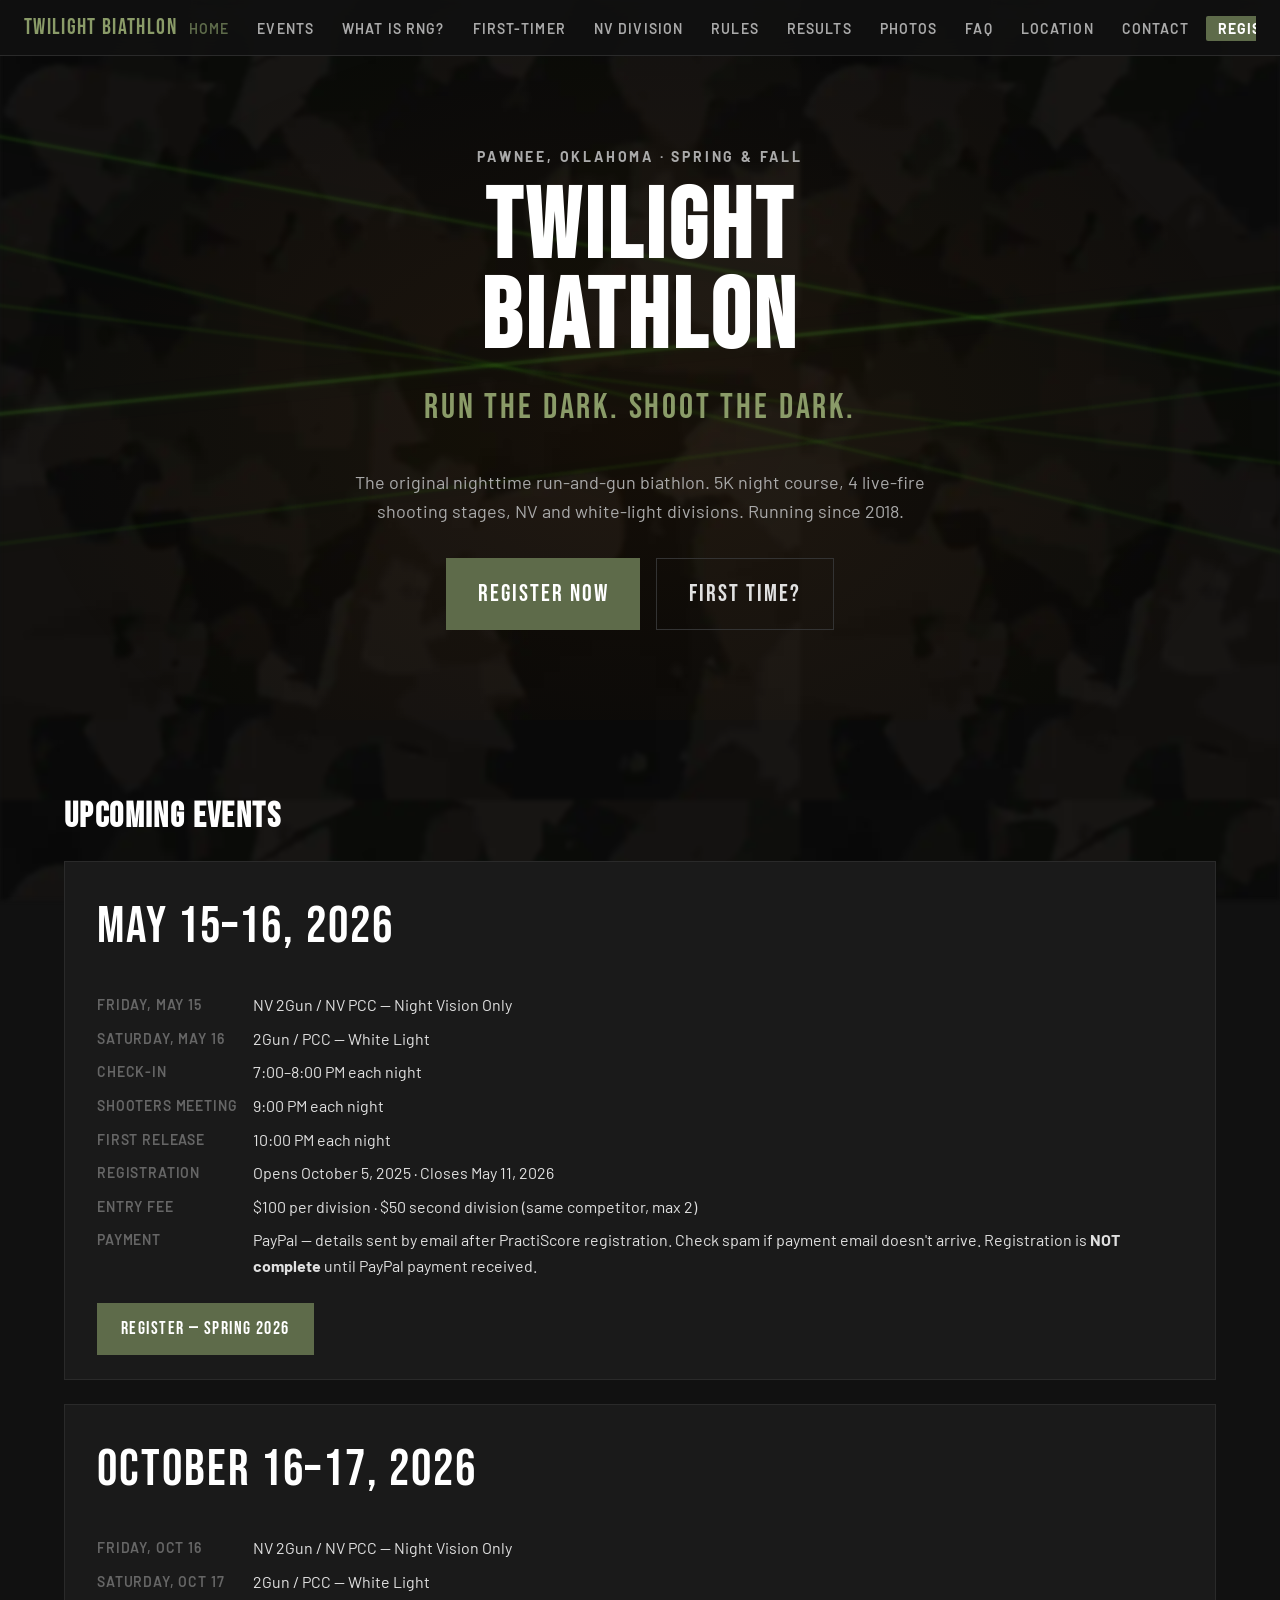
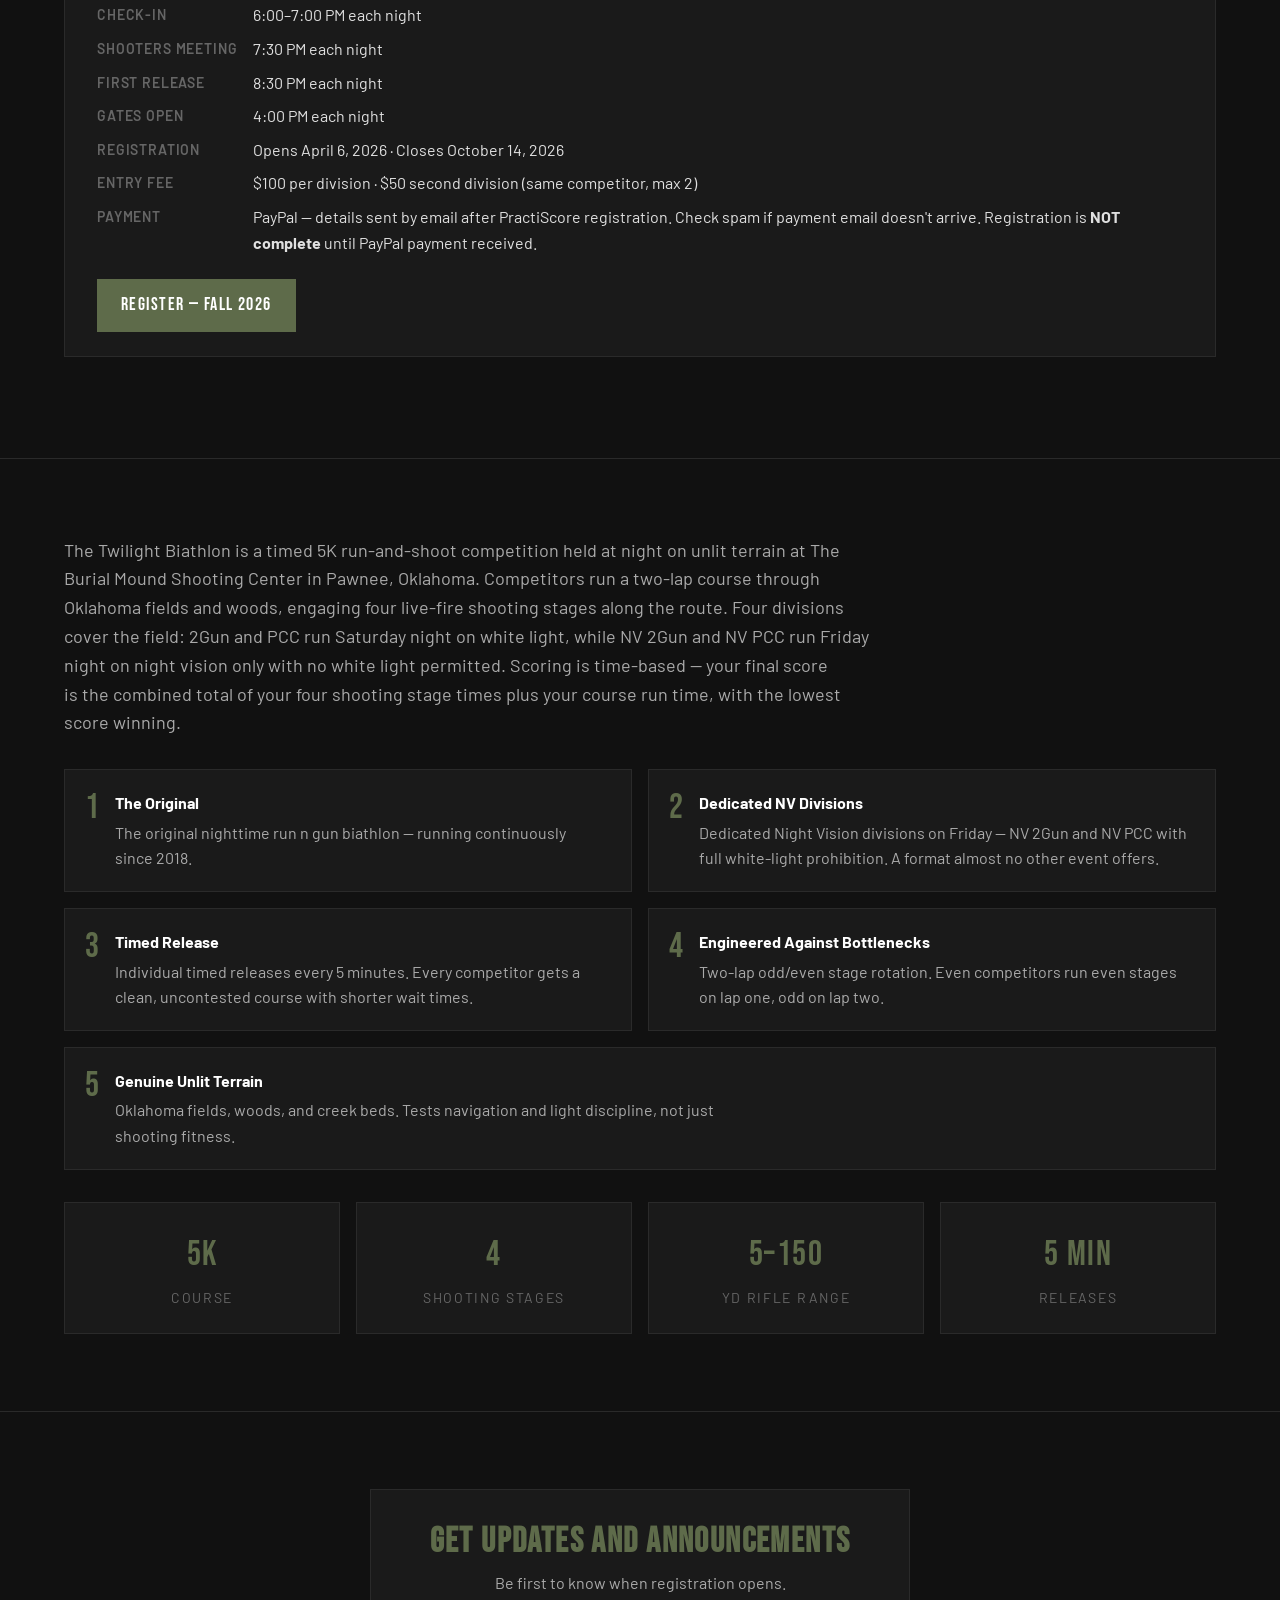
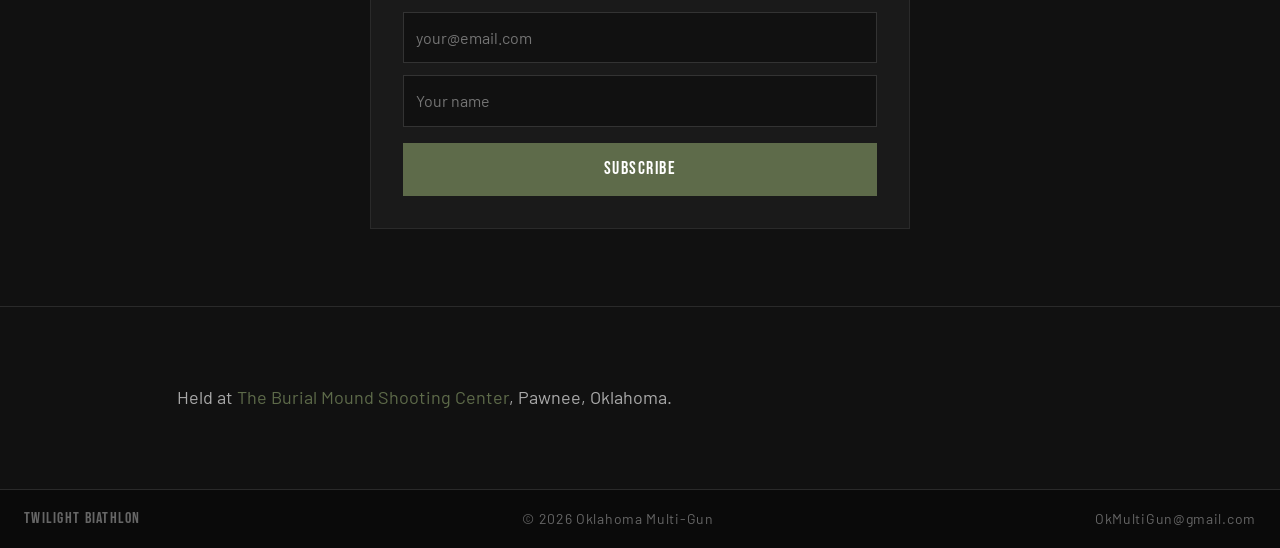
==== commit acf5da19: "Full site: self-hosted fonts, photos, multicam bg, netlify config, ranger green theme, all pages" ====
--- a/index.html
+++ b/index.html
@@ -298,66 +298,5 @@
   </footer>
 
   <script src="./app.js" defer></script>
-<script data-pplx-inline-edit>
-(function(){
-  if(window===window.top)return;
-  function inlineAll(orig,clone){
-    if(orig.nodeType!==1)return;
-    try{
-      var cs=getComputedStyle(orig);
-      var t='';
-      for(var i=0;i<cs.length;i++){t+=cs[i]+':'+cs.getPropertyValue(cs[i])+';';}
-      clone.style.cssText=t;
-    }catch(e){}
-    var oc=orig.children,cc=clone.children;
-    for(var j=0;j<oc.length&&j<cc.length;j++){inlineAll(oc[j],cc[j]);}
-  }
-  function stripExternal(clone){
-    var imgs=clone.querySelectorAll('img');
-    for(var i=0;i<imgs.length;i++){
-      var s=imgs[i].getAttribute('src');
-      if(s&&!s.startsWith('data:'))imgs[i].removeAttribute('src');
-    }
-    var all=clone.querySelectorAll('*');
-    for(var i=0;i<all.length;i++){
-      var st=all[i].style.cssText;
-      if(st&&st.indexOf('url(')>=0){
-        all[i].style.cssText=st.replace(/url\(["']?(?!data:)[^)"']*["']?\)/gi,'none');
-      }
-    }
-  }
-  window.addEventListener('message',function(e){
-    if(!e.data||e.data.type!=='INLINE_EDIT_CAPTURE_REQUEST')return;
-    var scrollX=window.scrollX||window.pageXOffset||0;
-    var scrollY=window.scrollY||window.pageYOffset||0;
-    var w=window.innerWidth,h=window.innerHeight;
-    try{
-      var clone=document.documentElement.cloneNode(true);
-      var rm=clone.querySelectorAll('script,link[rel="stylesheet"],style');
-      for(var i=0;i<rm.length;i++){rm[i].remove();}
-      inlineAll(document.documentElement,clone);
-      stripExternal(clone);
-      var html=new XMLSerializer().serializeToString(clone);
-      var svg='<svg xmlns="http://www.w3.org/2000/svg" width="'+w+'" height="'+h+'">'
-        +'<foreignObject width="100%" height="100%">'
-        +'<div xmlns="http://www.w3.org/1999/xhtml" style="width:'+w+'px;height:'+h+'px;overflow:hidden">'
-        +'<div style="transform:translate(-'+scrollX+'px,-'+scrollY+'px);transform-origin:top left">'
-        +html+'</div></div></foreignObject></svg>';
-      var svgUrl='data:image/svg+xml;charset=utf-8,'+encodeURIComponent(svg);
-      var img=new Image();
-      img.onload=function(){
-        var c=document.createElement('canvas');c.width=w;c.height=h;
-        c.getContext('2d').drawImage(img,0,0);
-        window.parent.postMessage({type:'INLINE_EDIT_SCREENSHOT_RESULT',dataUrl:c.toDataURL('image/png'),scrollX:scrollX,scrollY:scrollY},'*');
-      };
-      img.onerror=function(){
-        window.parent.postMessage({type:'INLINE_EDIT_SCREENSHOT_RESULT',dataUrl:null,scrollX:scrollX,scrollY:scrollY},'*');
-      };
-      img.src=svgUrl;
-    }catch(err){
-      window.parent.postMessage({type:'INLINE_EDIT_SCREENSHOT_RESULT',dataUrl:null,scrollX:scrollX,scrollY:scrollY},'*');
-    }
-  });
-})();
-</script></body>
+</body>
 </html>
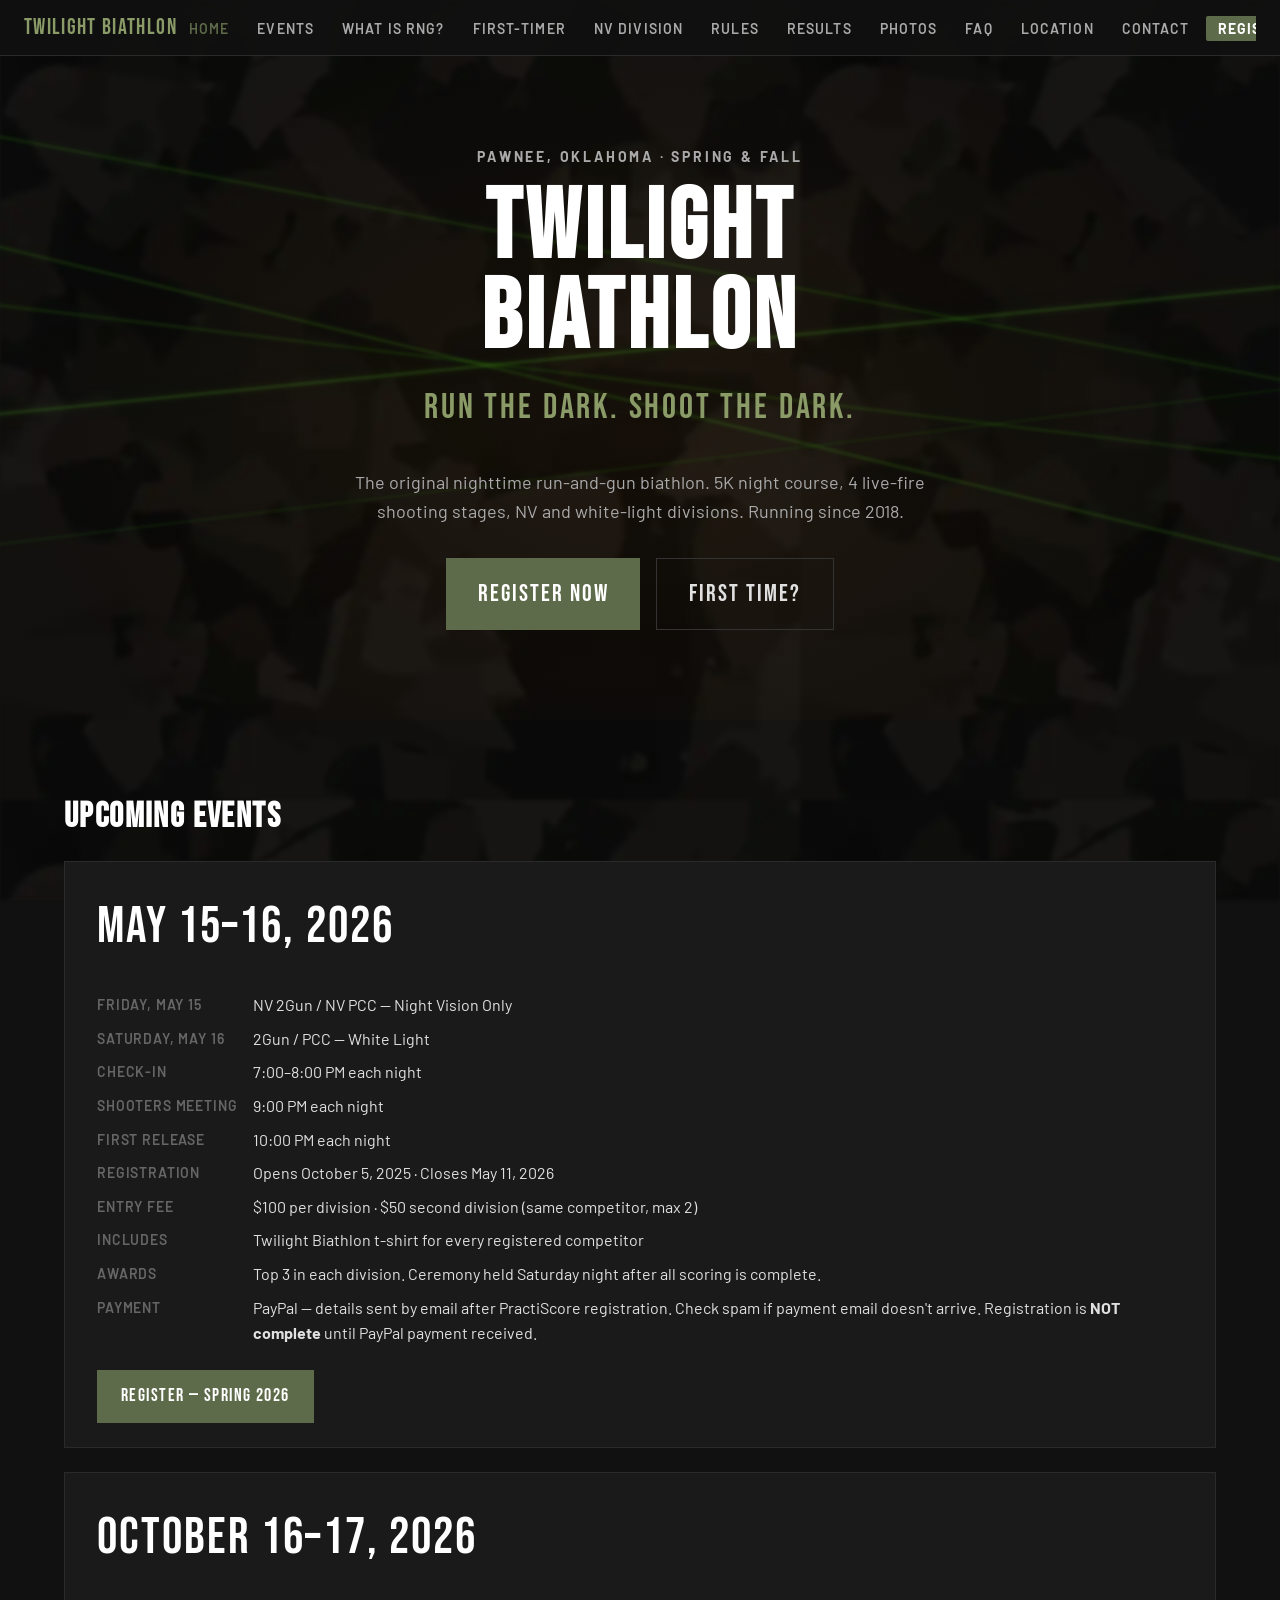
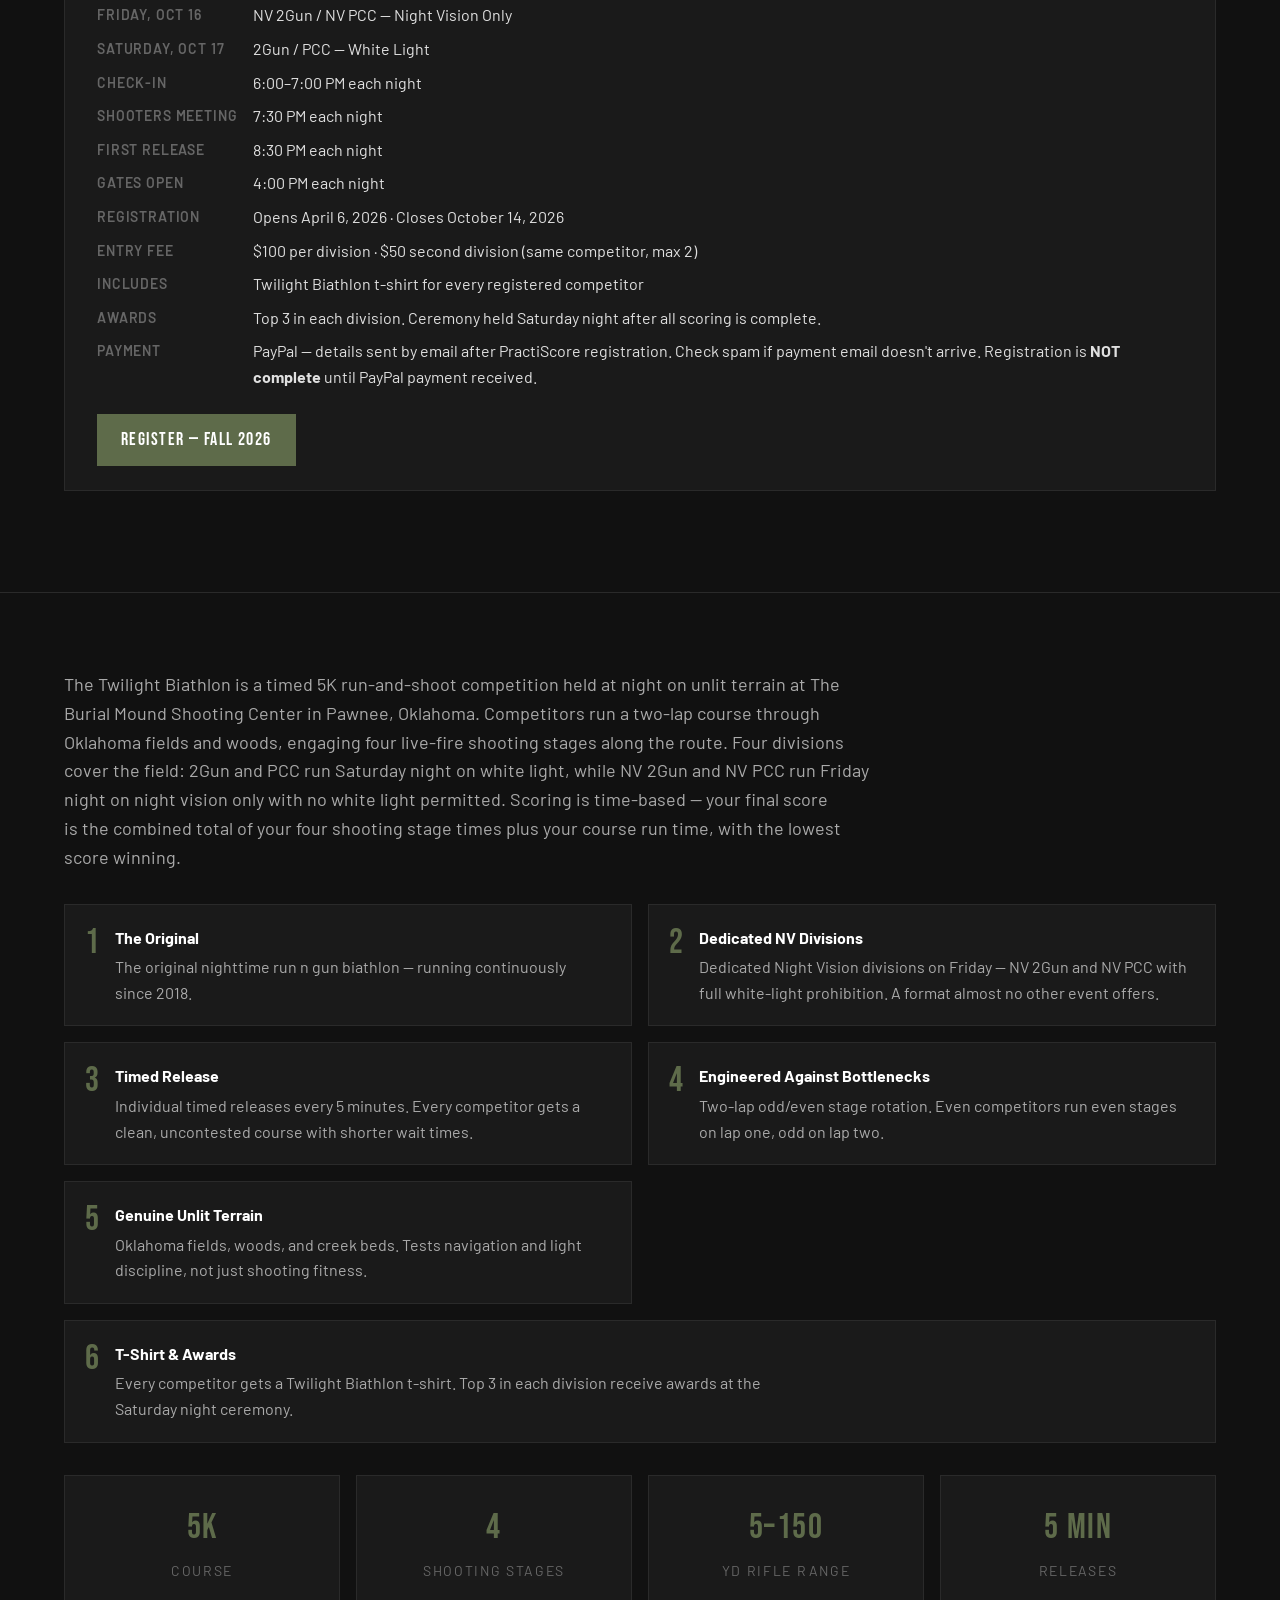
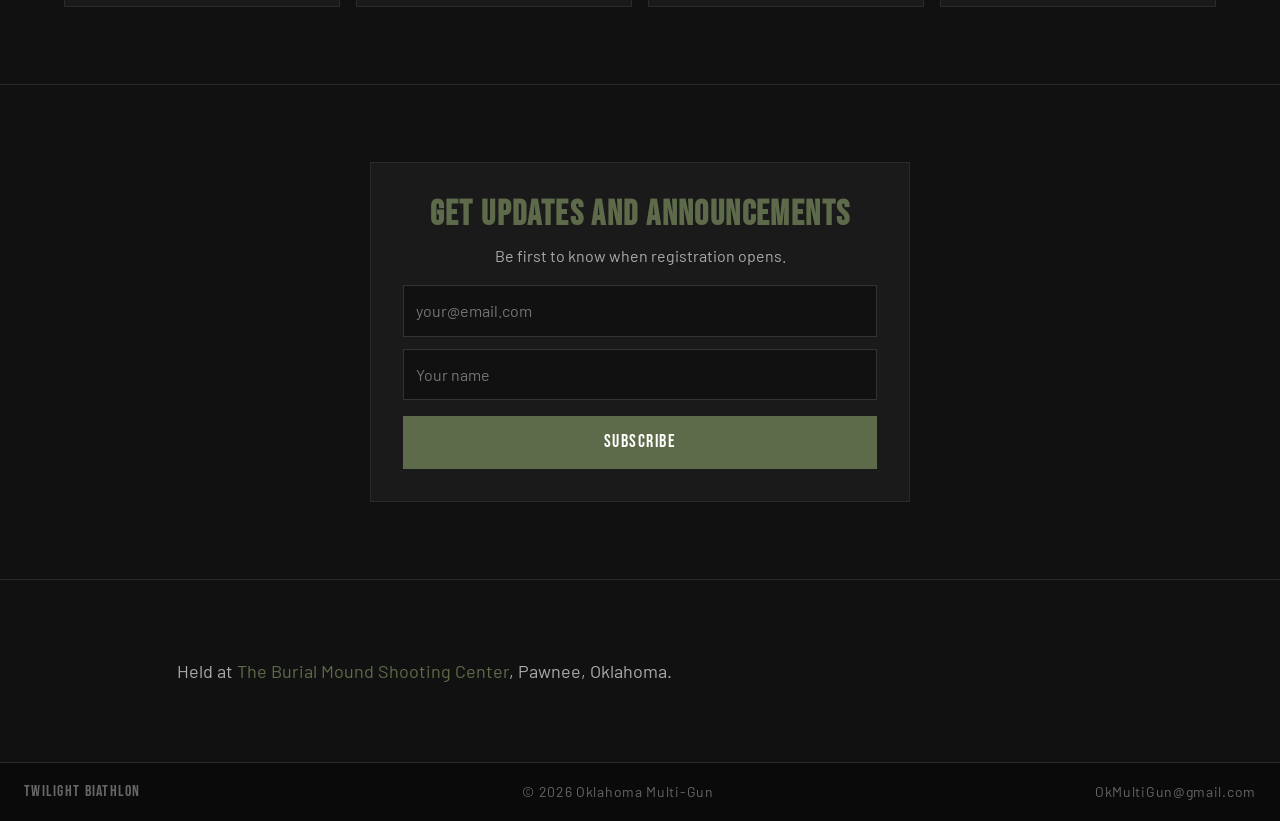
==== commit 54f0d57c: "Add t-shirt, awards, and After the Event section; restore original JPG photos" ====
--- a/index.html
+++ b/index.html
@@ -168,6 +168,8 @@
             <span class="lbl">First release</span><span class="val">10:00 PM each night</span>
             <span class="lbl">Registration</span><span class="val">Opens October 5, 2025 · Closes May 11, 2026</span>
             <span class="lbl">Entry fee</span><span class="val">$100 per division · $50 second division (same competitor, max 2)</span>
+            <span class="lbl">Includes</span><span class="val">Twilight Biathlon t-shirt for every registered competitor</span>
+            <span class="lbl">Awards</span><span class="val">Top 3 in each division. Ceremony held Saturday night after all scoring is complete.</span>
             <span class="lbl">Payment</span><span class="val">PayPal — details sent by email after PractiScore registration. Check spam if payment email doesn't arrive. Registration is <strong>NOT complete</strong> until PayPal payment received.</span>
           </div>
           <a href="https://practiscore.com/twilight-biathlon-may-15-16-2026/register" target="_blank" rel="noopener noreferrer" class="btn btn--primary">Register &mdash; Spring 2026</a>
@@ -184,6 +186,8 @@
             <span class="lbl">Gates open</span><span class="val">4:00 PM each night</span>
             <span class="lbl">Registration</span><span class="val">Opens April 6, 2026 · Closes October 14, 2026</span>
             <span class="lbl">Entry fee</span><span class="val">$100 per division · $50 second division (same competitor, max 2)</span>
+            <span class="lbl">Includes</span><span class="val">Twilight Biathlon t-shirt for every registered competitor</span>
+            <span class="lbl">Awards</span><span class="val">Top 3 in each division. Ceremony held Saturday night after all scoring is complete.</span>
             <span class="lbl">Payment</span><span class="val">PayPal — details sent by email after PractiScore registration. Check spam if payment email doesn't arrive. Registration is <strong>NOT complete</strong> until PayPal payment received.</span>
           </div>
           <a href="https://practiscore.com/twilight-biathlon-october-16-17-2026/register" target="_blank" rel="noopener noreferrer" class="btn btn--primary">Register &mdash; Fall 2026</a>
@@ -228,11 +232,18 @@
               <p>Two-lap odd/even stage rotation. Even competitors run even stages on lap one, odd on lap two.</p>
             </div>
           </div>
-          <div class="diff-card diff-card--full reveal">
+          <div class="diff-card reveal">
             <div class="diff-num">5</div>
             <div class="diff-content">
               <strong>Genuine Unlit Terrain</strong>
               <p>Oklahoma fields, woods, and creek beds. Tests navigation and light discipline, not just shooting fitness.</p>
+            </div>
+          </div>
+          <div class="diff-card diff-card--full reveal">
+            <div class="diff-num">6</div>
+            <div class="diff-content">
+              <strong>T-Shirt &amp; Awards</strong>
+              <p>Every competitor gets a Twilight Biathlon t-shirt. Top 3 in each division receive awards at the Saturday night ceremony.</p>
             </div>
           </div>
         </div>
